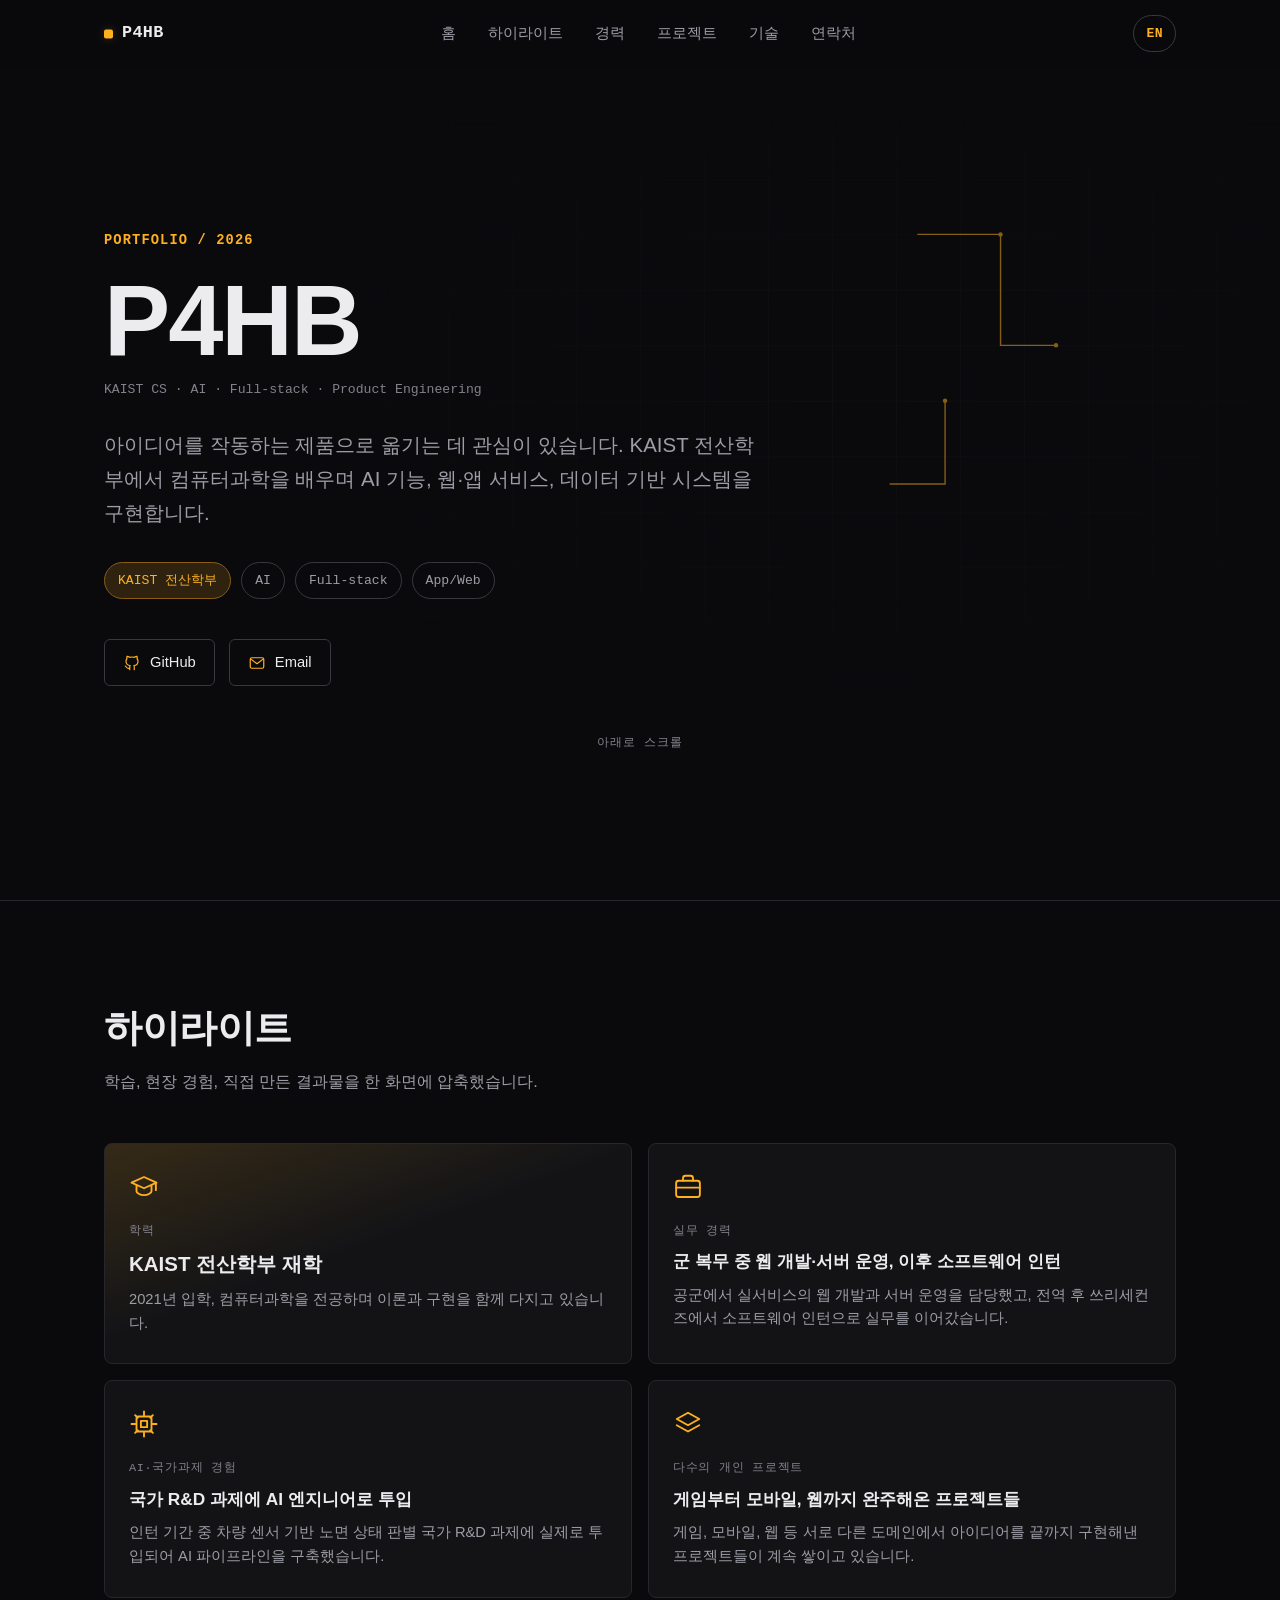
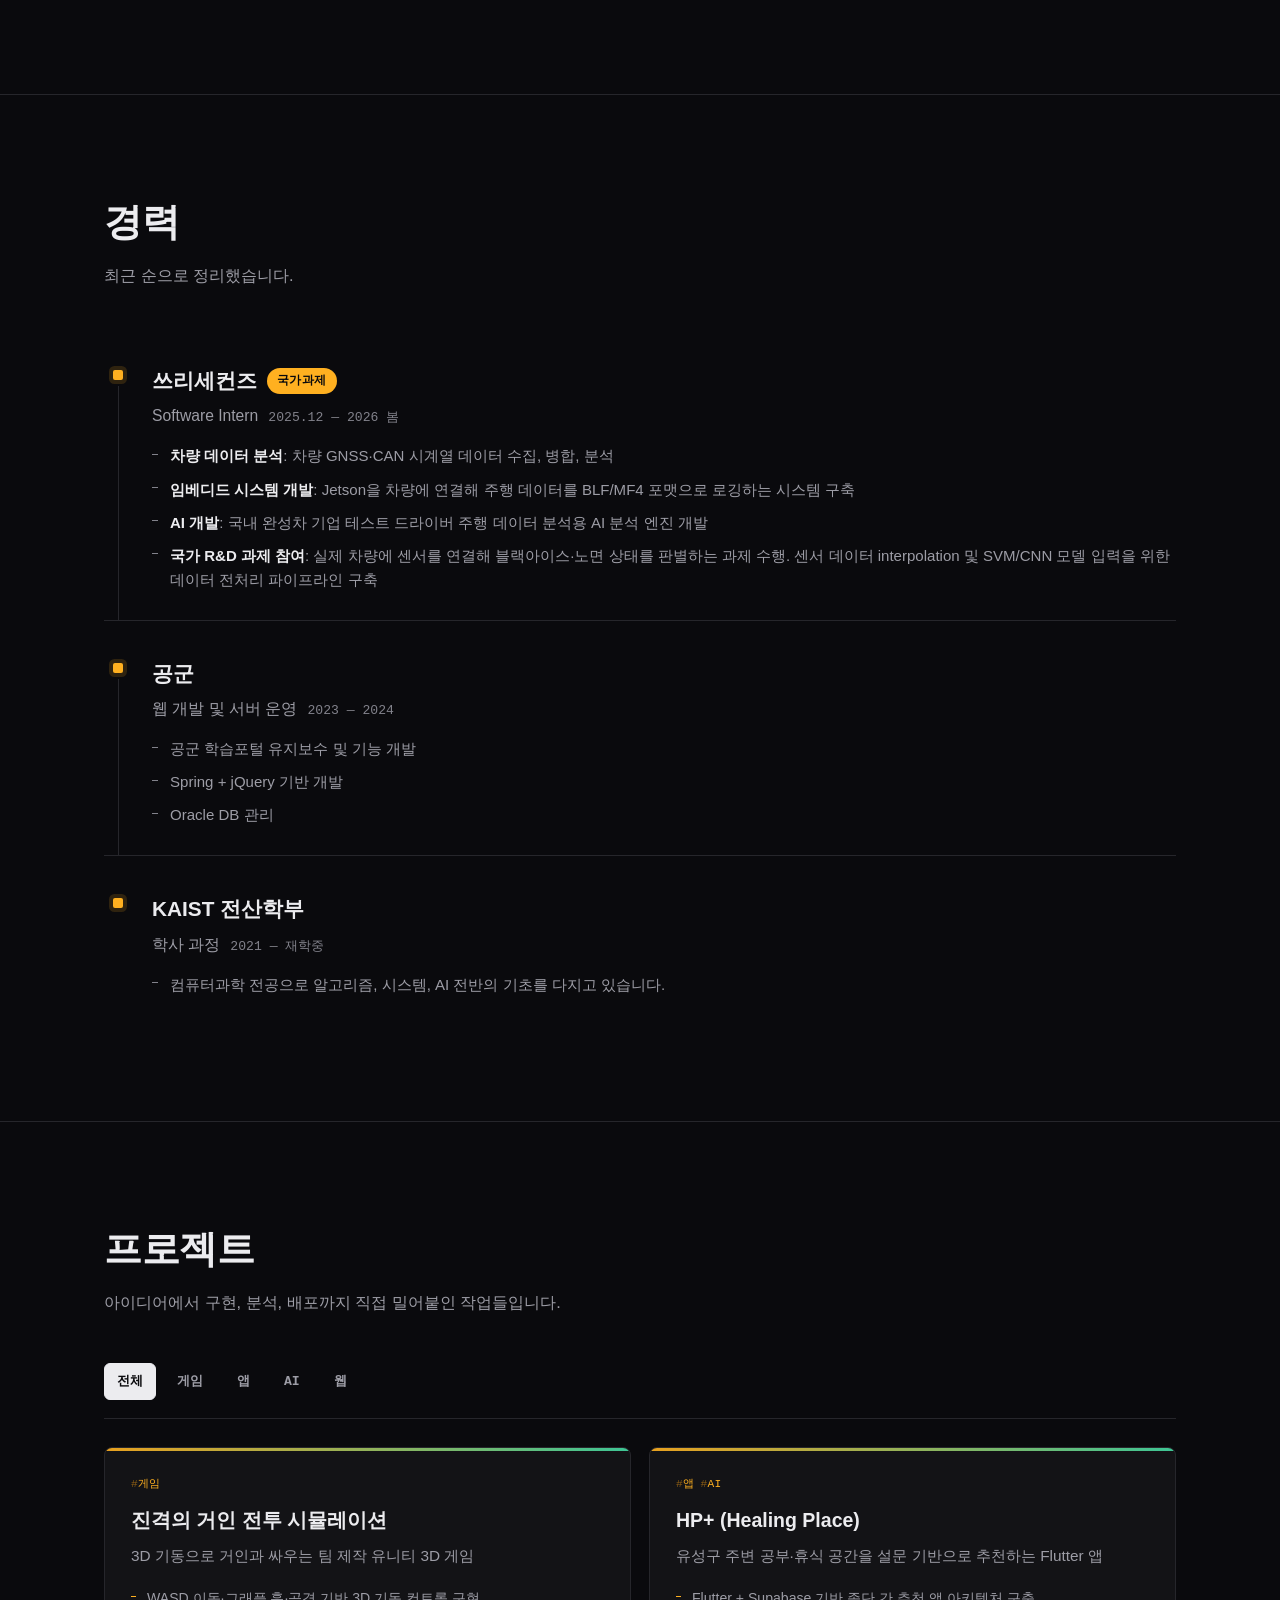
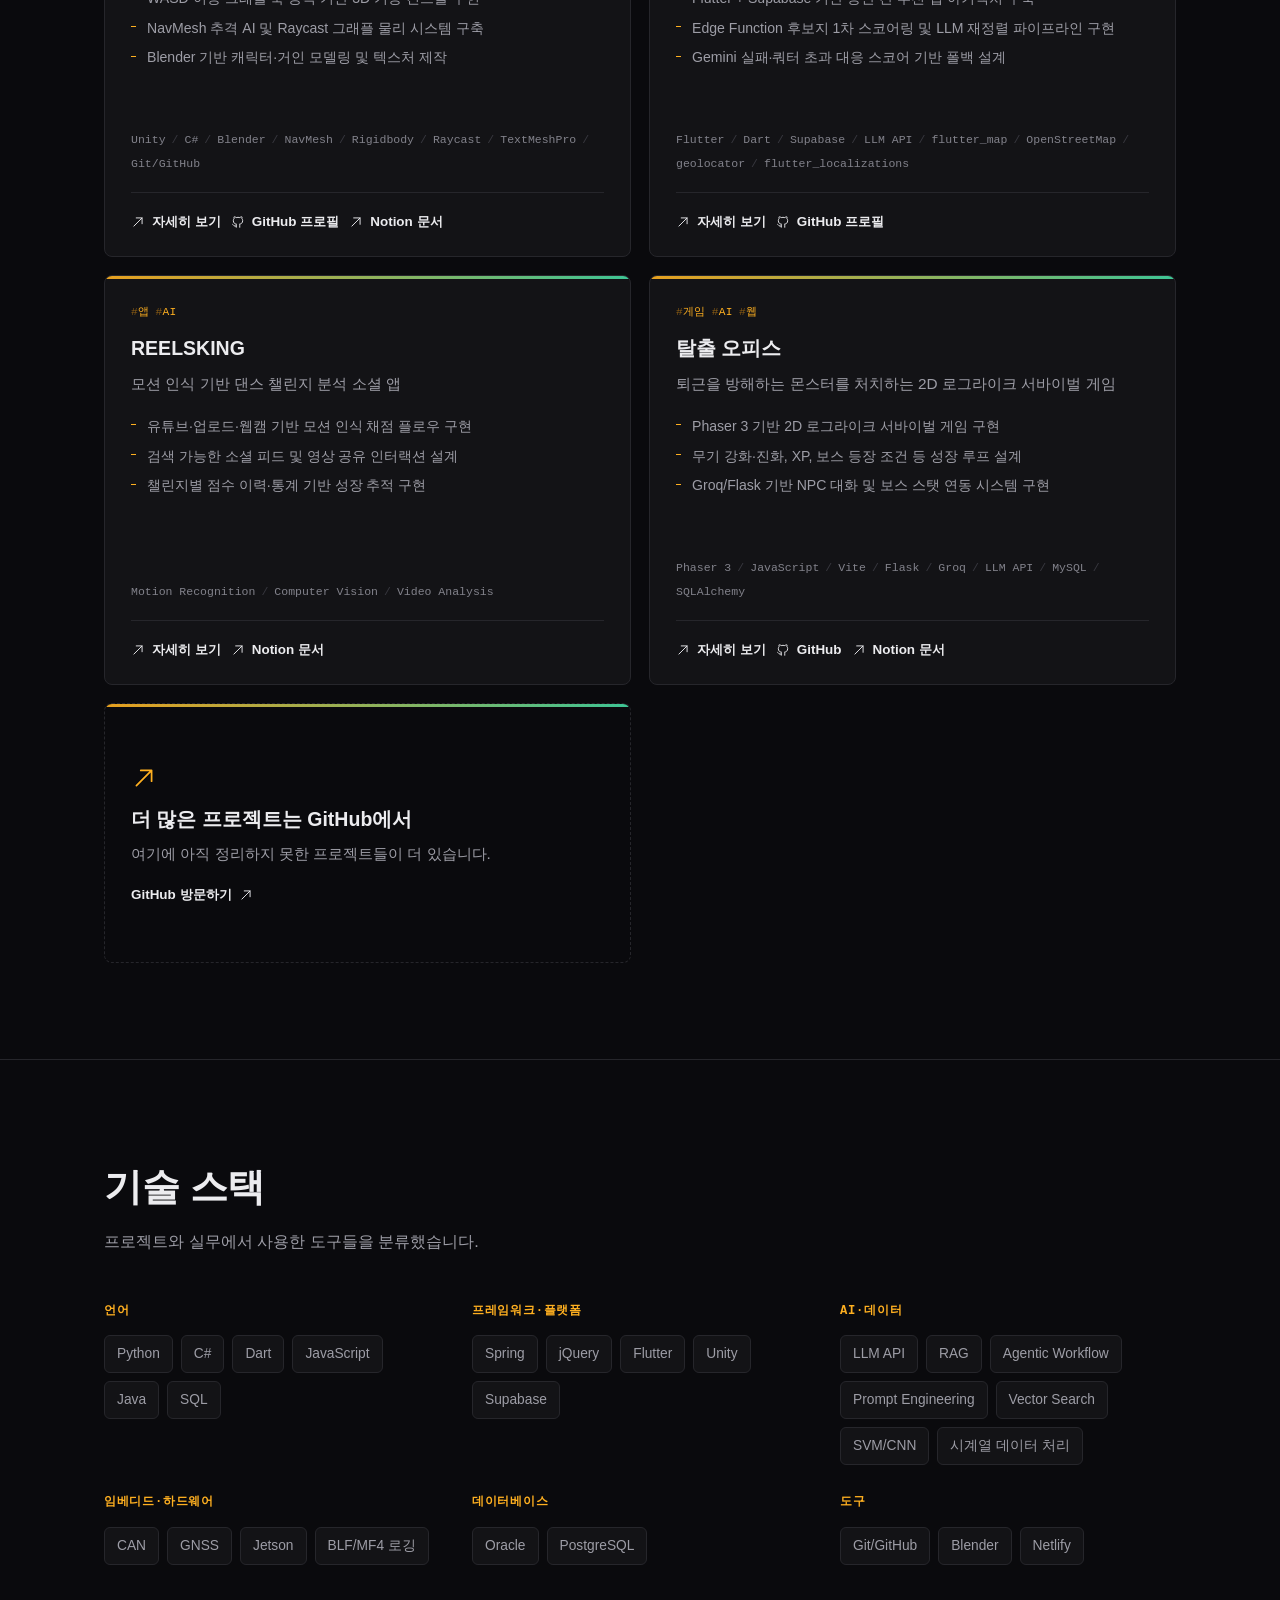
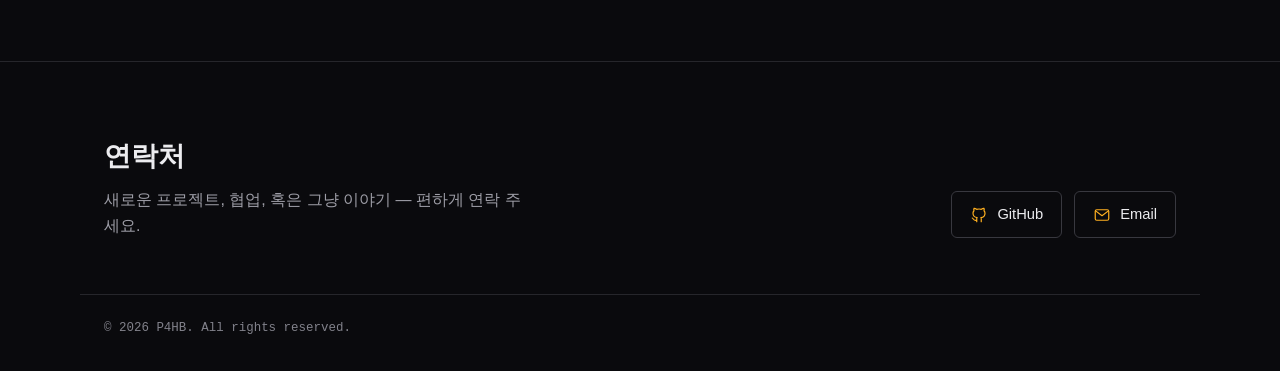
==== index.html @ a209abd0 "Add Escape Office project" ====
<!doctype html>
<html lang="ko">
<head>
  <meta charset="UTF-8" />
  <meta name="viewport" content="width=device-width, initial-scale=1" />
  <title>P4HB</title>
  <meta name="description" content="P4HB portfolio" />
  <meta name="color-scheme" content="dark" />
  <link
    rel="icon"
    href="data:image/svg+xml,%3Csvg xmlns='http://www.w3.org/2000/svg' viewBox='0 0 100 100'%3E%3Crect width='100' height='100' rx='20' fill='%230a0a0d'/%3E%3Ctext x='50' y='64' font-family='monospace' font-weight='bold' font-size='42' fill='%23ffb020' text-anchor='middle'%3E%3E_%3C/text%3E%3C/svg%3E"
  />
  <link rel="stylesheet" href="css/style.css?v=20260708-escape1" />
</head>
<body>
  <a class="skip-link" href="#main" data-skip-link>Skip to content</a>

  <!-- ===================== Header / Nav ===================== -->
  <header class="site-header">
    <div class="nav-inner">
      <a class="brand" href="#home" data-brand>P4HB</a>

      <nav class="nav-desktop" aria-label="Primary">
        <ul data-nav-links></ul>
      </nav>

      <div class="nav-actions">
        <button type="button" class="lang-toggle" data-lang-toggle></button>
        <button
          type="button"
          class="menu-toggle"
          data-menu-toggle
          aria-expanded="false"
          aria-controls="mobile-nav"
        ></button>
      </div>
    </div>

    <!-- Mobile nav drawer -->
    <div class="nav-overlay" data-nav-overlay hidden></div>
    <nav id="mobile-nav" class="nav-mobile" aria-label="Mobile">
      <ul data-nav-links-mobile></ul>
      <button type="button" class="lang-toggle-mobile" data-lang-toggle-mobile></button>
    </nav>
  </header>

  <main id="main">
    <!-- ===================== Hero ===================== -->
    <section id="home" class="hero">
      <div class="hero-bg" aria-hidden="true">
        <svg class="hero-grid" viewBox="0 0 800 600" preserveAspectRatio="none">
          <defs>
            <pattern id="grid" width="40" height="40" patternUnits="userSpaceOnUse">
              <path d="M 40 0 L 0 0 0 40" fill="none" stroke="currentColor" stroke-width="0.5"/>
            </pattern>
          </defs>
          <rect width="800" height="600" fill="url(#grid)"/>
        </svg>
        <svg class="hero-glyphs" viewBox="0 0 800 600" aria-hidden="true">
          <circle cx="660" cy="120" r="1.6" fill="currentColor"/>
          <circle cx="700" cy="200" r="1.6" fill="currentColor"/>
          <circle cx="620" cy="240" r="1.6" fill="currentColor"/>
          <path d="M600 120 L660 120 L660 200 L700 200" fill="none" stroke="currentColor" stroke-width="1"/>
          <path d="M580 300 L620 300 L620 240" fill="none" stroke="currentColor" stroke-width="1"/>
        </svg>
      </div>

      <div class="hero-inner">
        <div class="hero-copy">
          <p class="eyebrow mono" data-hero-eyebrow></p>
          <h1 class="hero-name" data-hero-name>P4HB</h1>
          <p class="hero-name-note mono" data-hero-name-note></p>
          <p class="hero-tagline" data-hero-tagline></p>

          <ul class="badge-row" data-hero-badges></ul>

          <div class="hero-contact">
            <a class="contact-link" data-hero-github href="https://github.com/P4HB" target="_blank" rel="noopener noreferrer">
              <span class="contact-icon" data-icon-slot></span>
              <span data-label-slot></span>
            </a>
            <a class="contact-link" data-hero-email href="mailto:naldadev@gmail.com">
              <span class="contact-icon" data-icon-slot></span>
              <span data-label-slot></span>
            </a>
          </div>
        </div>
      </div>

      <p class="scroll-hint mono" data-hero-scroll-hint></p>
    </section>

    <!-- ===================== Highlights ===================== -->
    <section id="highlights" class="section highlights">
      <div class="section-inner">
        <header class="section-head reveal">
          <h2 class="section-title" data-highlights-title></h2>
          <p class="section-subtitle" data-highlights-subtitle></p>
        </header>
        <div class="highlights-grid" data-highlights-grid></div>
      </div>
    </section>

    <!-- ===================== Experience ===================== -->
    <section id="experience" class="section experience">
      <div class="section-inner">
        <header class="section-head reveal">
          <h2 class="section-title" data-experience-title></h2>
          <p class="section-subtitle" data-experience-subtitle></p>
        </header>
        <div class="timeline" data-experience-timeline></div>
      </div>
    </section>

    <!-- ===================== Projects ===================== -->
    <section id="projects" class="section projects">
      <div class="section-inner">
        <header class="section-head reveal">
          <h2 class="section-title" data-projects-title></h2>
          <p class="section-subtitle" data-projects-subtitle></p>
        </header>
        <div class="project-filters mono" data-project-filters role="group" aria-label="Filter projects by tag"></div>
        <div class="projects-grid" data-projects-grid></div>
      </div>
    </section>

    <!-- ===================== Skills ===================== -->
    <section id="skills" class="section skills">
      <div class="section-inner">
        <header class="section-head reveal">
          <h2 class="section-title" data-skills-title></h2>
          <p class="section-subtitle" data-skills-subtitle></p>
        </header>
        <div class="skills-grid" data-skills-grid></div>
      </div>
    </section>
  </main>

  <!-- ===================== Footer / Contact ===================== -->
  <footer id="contact" class="site-footer">
    <div class="footer-inner">
      <div class="footer-main">
        <h2 class="footer-title" data-footer-title></h2>
        <p class="footer-body" data-footer-body></p>
      </div>
      <div class="footer-links">
        <a class="contact-link" data-footer-github href="https://github.com/P4HB" target="_blank" rel="noopener noreferrer">
          <span class="contact-icon" data-icon-slot></span>
          <span data-label-slot></span>
        </a>
        <a class="contact-link" data-footer-email href="mailto:naldadev@gmail.com">
          <span class="contact-icon" data-icon-slot></span>
          <span data-label-slot></span>
        </a>
      </div>
    </div>
    <p class="footer-copyright mono" data-footer-copyright></p>
  </footer>

  <script src="js/i18n.js?v=20260708-escape1"></script>
  <script src="js/projects.js?v=20260708-escape1"></script>
  <script src="js/main.js?v=20260708-escape1"></script>
</body>
</html>
---- css/style.css ----
/* ==========================================================================
   P4HB — Portfolio
   Dark, tech-minimal. One accent color (amber) used sparingly.

   Why amber (#ffb020)? It reads as an instrumentation color — the amber of
   oscilloscopes, avionics displays, and dashboard warning lamps — rather
   than the cyan/green "hacker terminal" cliché. Given this person's actual
   work is reading signals off real vehicles (CAN buses, sensor logs), amber
   ties the palette to that world instead of a generic "AI startup" look.
   ========================================================================== */

:root {
  /* ---- Color: surfaces ---- */
  --bg: #0a0a0d;
  --bg-raised: #131316;
  --bg-raised-2: #1a1a1f;
  --border: #26262b;
  --border-strong: #38383f;

  /* ---- Color: text ---- */
  --text: #ececef;
  --text-muted: #9d9da6;
  --text-dim: #82828b; /* still >= 4.5:1 against --bg, meets WCAG AA for small text */

  /* ---- Color: accent (amber — used sparingly, see note above) ---- */
  --accent: #ffb020;
  --accent-soft: #ffb02026;
  --accent-dim: #8a5c14;
  --accent-cool: #43d9a3;
  --accent-cool-soft: #43d9a31f;
  --on-accent: #0a0a0d;

  /* ---- Type ---- */
  --font-display: "Century Gothic", "Avenir Next", "Malgun Gothic",
    "Apple SD Gothic Neo", -apple-system, "Segoe UI", sans-serif;
  --font-body: -apple-system, "Segoe UI", "Malgun Gothic", "Apple SD Gothic Neo",
    Helvetica, Arial, sans-serif;
  --font-mono: ui-monospace, "Cascadia Code", "SF Mono", Consolas,
    "Roboto Mono", "Malgun Gothic", monospace;

  /* ---- Layout ---- */
  --max-width: 1120px;
  --header-h: 68px;
  --radius: 8px;
  --radius-sm: 6px;

  color-scheme: dark;
}

/* ---------------------------------------------------------------------- */
/* Reset                                                                   */
/* ---------------------------------------------------------------------- */
*,
*::before,
*::after {
  box-sizing: border-box;
}

html {
  scroll-behavior: smooth;
  scroll-padding-top: calc(var(--header-h) + 12px);
}

@media (prefers-reduced-motion: reduce) {
  html {
    scroll-behavior: auto;
  }
  *,
  *::before,
  *::after {
    animation-duration: 0.001ms !important;
    animation-iteration-count: 1 !important;
    transition-duration: 0.001ms !important;
    scroll-behavior: auto !important;
  }
}

html,
body {
  /* The off-canvas mobile nav sits at right:0 with a translateX transform;
     some engines still count its pre-transform box in scrollable overflow,
     so overflow-x is clipped here to guarantee no horizontal scroll. */
  overflow-x: hidden;
}

body {
  margin: 0;
  background: var(--bg);
  color: var(--text);
  font-family: var(--font-body);
  font-size: 16px;
  line-height: 1.6;
  -webkit-font-smoothing: antialiased;
  text-rendering: optimizeLegibility;
}

body.nav-open {
  overflow: hidden;
}

h1,
h2,
h3,
h4,
p,
ul,
figure {
  margin: 0;
}

ul {
  list-style: none;
  padding: 0;
}

a {
  color: inherit;
  text-decoration: none;
}

button {
  font: inherit;
  color: inherit;
  background: none;
  border: none;
  cursor: pointer;
}

img,
svg {
  display: block;
  max-width: 100%;
}

.mono {
  font-family: var(--font-mono);
}

/* ---------------------------------------------------------------------- */
/* Focus visibility (a11y)                                                 */
/* ---------------------------------------------------------------------- */
a:focus-visible,
button:focus-visible {
  outline: 2px solid var(--accent);
  outline-offset: 3px;
  border-radius: 4px;
}

.skip-link {
  position: fixed;
  top: -100px;
  left: 12px;
  z-index: 200;
  background: var(--accent);
  color: var(--on-accent);
  padding: 10px 16px;
  border-radius: var(--radius-sm);
  font-family: var(--font-mono);
  font-size: 0.9rem;
  font-weight: 600;
  transition: top 0.15s ease;
}

.skip-link:focus {
  top: 12px;
}

/* ---------------------------------------------------------------------- */
/* Layout helpers                                                          */
/* ---------------------------------------------------------------------- */
.section-inner,
.nav-inner,
.hero-inner,
.footer-inner {
  max-width: var(--max-width);
  margin: 0 auto;
  padding-left: 24px;
  padding-right: 24px;
}

.section {
  padding: 96px 0;
  border-top: 1px solid var(--border);
}

.section-head {
  margin-bottom: 48px;
  max-width: 640px;
}

.section-title {
  font-family: var(--font-display);
  font-size: clamp(1.7rem, 1.3rem + 1.6vw, 2.4rem);
  font-weight: 700;
  letter-spacing: -0.01em;
}

.section-subtitle {
  margin-top: 10px;
  color: var(--text-muted);
  font-size: 1.02rem;
}

/* ---------------------------------------------------------------------- */
/* Scroll reveal                                                           */
/* ---------------------------------------------------------------------- */
.reveal {
  opacity: 0;
  transform: translateY(16px);
  transition: opacity 0.6s ease, transform 0.6s ease;
  transition-delay: var(--delay, 0ms);
}

.reveal.is-visible {
  opacity: 1;
  transform: translateY(0);
}

/* ---------------------------------------------------------------------- */
/* Header / Nav                                                            */
/* ---------------------------------------------------------------------- */
.site-header {
  position: sticky;
  top: 0;
  z-index: 100;
  height: var(--header-h);
  background: rgba(10, 10, 13, 0.82);
  backdrop-filter: blur(10px);
  -webkit-backdrop-filter: blur(10px);
  border-bottom: 1px solid transparent;
  transition: border-color 0.2s ease, background 0.2s ease;
}

.site-header.is-scrolled {
  border-bottom-color: var(--border);
}

.nav-inner {
  height: 100%;
  display: flex;
  align-items: center;
  justify-content: space-between;
  gap: 16px;
}

.brand {
  font-family: var(--font-mono);
  font-weight: 700;
  font-size: 1.05rem;
  letter-spacing: 0.02em;
  position: relative;
  padding-left: 18px;
}

.brand::before {
  content: "";
  position: absolute;
  left: 0;
  top: 50%;
  transform: translateY(-50%);
  width: 9px;
  height: 9px;
  border-radius: 2px;
  background: var(--accent);
  box-shadow: 0 0 10px 1px var(--accent-soft);
}

.nav-desktop ul {
  display: flex;
  gap: 4px;
}

.nav-link {
  display: inline-block;
  padding: 8px 14px;
  border-radius: var(--radius-sm);
  font-size: 0.94rem;
  color: var(--text-muted);
  transition: color 0.15s ease, background 0.15s ease;
}

.nav-link:hover {
  color: var(--text);
  background: var(--bg-raised);
}

.nav-actions {
  display: flex;
  align-items: center;
  gap: 8px;
}

.lang-toggle {
  font-family: var(--font-mono);
  font-size: 0.82rem;
  font-weight: 700;
  padding: 7px 12px;
  border: 1px solid var(--border-strong);
  border-radius: 999px;
  color: var(--accent);
  letter-spacing: 0.03em;
  transition: border-color 0.15s ease, background 0.15s ease;
}

.lang-toggle:hover {
  border-color: var(--accent);
  background: var(--accent-soft);
}

.menu-toggle {
  display: none;
  width: 38px;
  height: 38px;
  align-items: center;
  justify-content: center;
  border-radius: var(--radius-sm);
  color: var(--text);
}

.menu-toggle:hover {
  background: var(--bg-raised);
}

.menu-toggle svg {
  width: 20px;
  height: 20px;
}

.nav-overlay {
  display: none;
}

.nav-mobile {
  position: fixed;
  top: 0;
  right: 0;
  height: 100vh;
  width: min(320px, 82vw);
  background: var(--bg-raised);
  border-left: 1px solid var(--border);
  padding: calc(var(--header-h) + 24px) 24px 24px;
  transform: translateX(100%);
  visibility: hidden;
  transition: transform 0.25s ease, visibility 0s linear 0.25s;
  z-index: 150;
  display: flex;
  flex-direction: column;
  gap: 28px;
}

.nav-link-mobile {
  display: block;
  padding: 12px 4px;
  font-size: 1.1rem;
  border-bottom: 1px solid var(--border);
  color: var(--text);
}

.lang-toggle-mobile {
  align-self: flex-start;
  font-family: var(--font-mono);
  font-size: 0.85rem;
  font-weight: 700;
  padding: 9px 14px;
  border: 1px solid var(--border-strong);
  border-radius: 999px;
  color: var(--accent);
}

body.nav-open .nav-overlay {
  display: block;
  position: fixed;
  inset: 0;
  background: rgba(0, 0, 0, 0.55);
  z-index: 140;
}

body.nav-open .nav-mobile {
  transform: translateX(0);
  visibility: visible;
  transition: transform 0.25s ease, visibility 0s linear 0s;
}

@media (max-width: 760px) {
  .nav-desktop {
    display: none;
  }
  .menu-toggle {
    display: inline-flex;
  }
}

/* ---------------------------------------------------------------------- */
/* Hero                                                                     */
/* ---------------------------------------------------------------------- */
.hero {
  position: relative;
  min-height: calc(100svh - var(--header-h));
  display: flex;
  flex-direction: column;
  justify-content: center;
  overflow: hidden;
  padding: 64px 0 48px;
}

.hero-bg {
  position: absolute;
  inset: 0;
  z-index: 0;
  pointer-events: none;
}

.hero-grid {
  position: absolute;
  inset: 0;
  width: 100%;
  height: 100%;
  color: var(--border);
  opacity: 0.55;
  -webkit-mask-image: radial-gradient(ellipse 70% 60% at 68% 38%, black 0%, transparent 72%);
  mask-image: radial-gradient(ellipse 70% 60% at 68% 38%, black 0%, transparent 72%);
}

.hero-glyphs {
  position: absolute;
  inset: 0;
  width: 100%;
  height: 100%;
  color: var(--accent);
  opacity: 0.5;
}

.hero-inner {
  position: relative;
  z-index: 1;
  max-width: var(--max-width);
  margin: 0 auto;
  padding-left: 24px;
  padding-right: 24px;
  width: 100%;
}

.hero-copy {
  max-width: 760px;
  min-width: 0;
}

.eyebrow {
  color: var(--accent);
  font-size: 0.86rem;
  font-weight: 600;
  letter-spacing: 0.08em;
  text-transform: uppercase;
  margin-bottom: 20px;
}

.hero-name {
  font-family: var(--font-display);
  font-weight: 700;
  font-size: clamp(3rem, 2.1rem + 6vw, 6.2rem);
  line-height: 0.98;
  letter-spacing: -0.02em;
}

.hero-name-note {
  margin-top: 10px;
  color: var(--text-dim);
  font-size: 0.82rem;
}

.hero-tagline {
  margin-top: 28px;
  max-width: 660px;
  font-size: clamp(1.05rem, 0.97rem + 0.5vw, 1.28rem);
  color: var(--text-muted);
  line-height: 1.65;
}

.badge-row {
  margin-top: 32px;
  display: flex;
  flex-wrap: wrap;
  gap: 10px;
}

.badge {
  font-family: var(--font-mono);
  font-size: 0.82rem;
  padding: 7px 13px;
  border: 1px solid var(--border-strong);
  border-radius: 999px;
  color: var(--text-muted);
}

.badge:first-child {
  color: var(--accent);
  border-color: var(--accent-dim);
  background: var(--accent-soft);
}

.hero-contact {
  margin-top: 40px;
  display: flex;
  gap: 14px;
  flex-wrap: wrap;
}

.contact-link {
  display: inline-flex;
  align-items: center;
  gap: 9px;
  padding: 11px 18px;
  border: 1px solid var(--border-strong);
  border-radius: var(--radius-sm);
  font-size: 0.92rem;
  font-weight: 500;
  transition: border-color 0.15s ease, transform 0.15s ease, background 0.15s ease;
}

.contact-link:hover {
  border-color: var(--accent);
  background: var(--bg-raised);
  transform: translateY(-1px);
}

.contact-icon {
  width: 18px;
  height: 18px;
  color: var(--accent);
}

.contact-icon svg {
  width: 100%;
  height: 100%;
}

.scroll-hint {
  position: relative;
  z-index: 1;
  text-align: center;
  margin-top: 48px;
  color: var(--text-dim);
  font-size: 0.76rem;
  letter-spacing: 0.08em;
  text-transform: uppercase;
}

@media (max-width: 980px) {
  .hero {
    justify-content: flex-start;
  }
}

@media (max-width: 640px) {
  .hero {
    min-height: auto;
    padding: 56px 0 40px;
  }
  .hero-name {
    font-size: clamp(3.4rem, 18vw, 4.8rem);
  }
  .hero-tagline {
    margin-top: 22px;
  }
  .hero-contact {
    margin-top: 32px;
  }
}

/* ---------------------------------------------------------------------- */
/* Highlights                                                              */
/* ---------------------------------------------------------------------- */
.highlights-grid {
  display: grid;
  grid-template-columns: repeat(2, 1fr);
  gap: 16px;
}

.highlight-card {
  background: var(--bg-raised);
  border: 1px solid var(--border);
  border-radius: var(--radius);
  padding: 28px 24px;
  transition: border-color 0.2s ease, background 0.2s ease, transform 0.2s ease;
}

.highlight-card:hover {
  border-color: var(--border-strong);
  background: var(--bg-raised-2);
  transform: translateY(-2px);
}

.highlight-card:first-child {
  background:
    linear-gradient(160deg, var(--accent-soft), transparent 48%),
    var(--bg-raised);
}

.highlight-card:first-child .highlight-title {
  font-size: 1.28rem;
}

.highlight-icon {
  width: 30px;
  height: 30px;
  color: var(--accent);
  margin-bottom: 20px;
}

.highlight-label {
  font-family: var(--font-mono);
  font-size: 0.74rem;
  letter-spacing: 0.06em;
  text-transform: uppercase;
  color: var(--text-dim);
  margin-bottom: 10px;
}

.highlight-title {
  font-family: var(--font-display);
  font-size: 1.08rem;
  font-weight: 700;
  line-height: 1.35;
  margin-bottom: 10px;
}

.highlight-body {
  color: var(--text-muted);
  font-size: 0.92rem;
  line-height: 1.6;
}

@media (max-width: 560px) {
  .highlights-grid {
    grid-template-columns: 1fr;
  }
}

/* ---------------------------------------------------------------------- */
/* Experience / Timeline                                                   */
/* ---------------------------------------------------------------------- */
.timeline {
  position: relative;
  display: flex;
  flex-direction: column;
  gap: 8px;
}

.timeline-item {
  position: relative;
  display: grid;
  grid-template-columns: 28px 1fr;
  gap: 20px;
  padding: 28px 0;
  border-bottom: 1px solid var(--border);
}

.timeline-item:last-child {
  border-bottom: none;
}

.timeline-marker {
  position: relative;
  display: flex;
  justify-content: center;
}

.timeline-marker::before {
  content: "";
  width: 10px;
  height: 10px;
  border-radius: 2px;
  background: var(--accent);
  margin-top: 6px;
  box-shadow: 0 0 0 4px var(--accent-soft);
}

.timeline-marker::after {
  content: "";
  position: absolute;
  top: 22px;
  bottom: -28px;
  width: 1px;
  background: var(--border);
}

.timeline-item:last-child .timeline-marker::after {
  display: none;
}

.timeline-header {
  display: flex;
  align-items: center;
  gap: 10px;
  flex-wrap: wrap;
}

.timeline-org {
  font-family: var(--font-display);
  font-size: 1.3rem;
  font-weight: 700;
}

.timeline-badge {
  font-family: var(--font-mono);
  font-size: 0.72rem;
  font-weight: 700;
  letter-spacing: 0.04em;
  color: var(--on-accent);
  background: var(--accent);
  padding: 4px 10px;
  border-radius: 999px;
}

.timeline-role {
  margin-top: 6px;
  color: var(--text-muted);
  font-size: 0.98rem;
}

.timeline-period {
  font-family: var(--font-mono);
  font-size: 0.82rem;
  color: var(--text-dim);
  margin-left: 10px;
}

.timeline-bullets {
  margin-top: 16px;
  display: flex;
  flex-direction: column;
  gap: 9px;
}

.timeline-bullet {
  position: relative;
  padding-left: 18px;
  color: var(--text-muted);
  font-size: 0.94rem;
  line-height: 1.6;
}

.timeline-bullet::before {
  content: "";
  position: absolute;
  left: 0;
  top: 0.65em;
  width: 6px;
  height: 1px;
  background: var(--text-dim);
}

.timeline-bullet-label {
  color: var(--text);
  font-weight: 600;
}

@media (max-width: 560px) {
  .timeline-item {
    grid-template-columns: 16px 1fr;
    gap: 14px;
  }
  .timeline-org {
    font-size: 1.12rem;
  }
}

/* ---------------------------------------------------------------------- */
/* Projects                                                                 */
/* ---------------------------------------------------------------------- */
.project-filters {
  display: flex;
  flex-wrap: wrap;
  gap: 8px;
  margin-bottom: 28px;
  padding-bottom: 18px;
  border-bottom: 1px solid var(--border);
}

.filter-chip {
  font-size: 0.82rem;
  font-weight: 600;
  padding: 7px 12px;
  border: 1px solid transparent;
  border-radius: var(--radius-sm);
  color: var(--text-muted);
  transition: all 0.15s ease;
}

.filter-chip:hover {
  border-color: var(--accent);
  color: var(--text);
}

.filter-chip.is-active {
  background: var(--text);
  border-color: var(--text);
  color: var(--bg);
}

.projects-grid {
  display: grid;
  grid-template-columns: repeat(2, 1fr);
  gap: 18px;
}

.project-card {
  position: relative;
  background: var(--bg-raised);
  border: 1px solid var(--border);
  border-radius: var(--radius);
  padding: 28px 26px 24px;
  display: flex;
  flex-direction: column;
  min-height: 410px;
  overflow: hidden;
  transition: border-color 0.2s ease, transform 0.2s ease, background 0.2s ease;
}

.project-card::before {
  content: "";
  position: absolute;
  inset: 0 0 auto;
  height: 3px;
  background: linear-gradient(90deg, var(--accent), var(--accent-cool));
  opacity: 0.9;
}

.project-card:hover {
  border-color: var(--border-strong);
  background: var(--bg-raised-2);
  transform: translateY(-2px);
}

.project-card.is-hidden {
  display: none;
}

.project-tags {
  display: flex;
  flex-wrap: wrap;
  gap: 6px;
  margin-bottom: 14px;
}

.tag-chip {
  font-family: var(--font-mono);
  font-size: 0.7rem;
  letter-spacing: 0.03em;
  color: var(--accent);
  padding: 0;
  border-radius: 0;
  background: transparent;
}

.tag-chip::before {
  content: "#";
  color: var(--accent-dim);
}

.project-name {
  font-family: var(--font-display);
  font-size: 1.22rem;
  font-weight: 700;
  line-height: 1.3;
}

.project-tagline {
  margin-top: 10px;
  color: var(--text-muted);
  font-size: 0.96rem;
  line-height: 1.58;
}

.project-highlights {
  margin-top: 20px;
  display: flex;
  flex-direction: column;
  gap: 8px;
}

.project-highlights li {
  position: relative;
  padding-left: 16px;
  font-size: 0.88rem;
  line-height: 1.55;
  color: var(--text-muted);
}

.project-highlights li::before {
  content: "";
  position: absolute;
  left: 0;
  top: 0.6em;
  width: 5px;
  height: 1px;
  background: var(--accent);
}

.project-highlights li:nth-child(n + 4) {
  display: none;
}

.project-stack {
  margin-top: auto;
  padding-top: 22px;
  display: flex;
  flex-wrap: wrap;
  gap: 6px;
}

.stack-chip {
  font-family: var(--font-mono);
  font-size: 0.72rem;
  color: var(--text-dim);
  border: none;
  padding: 0;
}

.stack-chip:not(:last-child)::after {
  content: "/";
  margin-left: 6px;
  color: var(--border-strong);
}

.project-links {
  margin-top: 18px;
  padding-top: 18px;
  border-top: 1px solid var(--border);
  display: flex;
  flex-wrap: wrap;
  gap: 10px;
}

.project-link {
  display: inline-flex;
  align-items: center;
  gap: 7px;
  font-size: 0.84rem;
  font-weight: 600;
  color: var(--text);
}

.project-link:hover {
  color: var(--accent);
}

.project-link-icon {
  width: 14px;
  height: 14px;
}

.project-link-icon svg {
  width: 100%;
  height: 100%;
}

.project-card--more {
  align-items: flex-start;
  justify-content: center;
  border-style: dashed;
  background: transparent;
  min-height: 260px;
}

.more-icon {
  width: 26px;
  height: 26px;
  color: var(--accent);
  margin-bottom: 16px;
}

.project-link--more {
  margin-top: 18px;
}

/* ---------------------------------------------------------------------- */
/* Project detail                                                          */
/* ---------------------------------------------------------------------- */
.detail-header {
  position: sticky;
  top: 0;
  z-index: 100;
  background: rgba(10, 10, 13, 0.88);
  backdrop-filter: blur(10px);
  -webkit-backdrop-filter: blur(10px);
  border-bottom: 1px solid var(--border);
}

.detail-nav,
.detail-main {
  max-width: 880px;
  margin: 0 auto;
  padding-left: 24px;
  padding-right: 24px;
}

.detail-nav {
  height: var(--header-h);
  display: flex;
  align-items: center;
  justify-content: space-between;
  gap: 16px;
}

.detail-back {
  color: var(--text-muted);
  font-size: 0.82rem;
}

.detail-back:hover {
  color: var(--accent);
}

.detail-main {
  padding-top: 72px;
  padding-bottom: 96px;
}

.detail-hero {
  padding-bottom: 36px;
  border-bottom: 1px solid var(--border);
}

.detail-title {
  font-family: var(--font-display);
  font-size: clamp(2.4rem, 1.8rem + 3vw, 4.6rem);
  line-height: 1.04;
  font-weight: 700;
}

.detail-tagline {
  margin-top: 18px;
  max-width: 680px;
  color: var(--text-muted);
  font-size: 1.05rem;
  line-height: 1.65;
}

.detail-actions {
  margin-top: 28px;
  display: flex;
  flex-wrap: wrap;
  gap: 12px;
}

.markdown-body {
  padding-top: 42px;
  color: var(--text-muted);
}

.markdown-body h1,
.markdown-body h2,
.markdown-body h3 {
  color: var(--text);
  font-family: var(--font-display);
  line-height: 1.25;
}

.markdown-body h1 {
  display: none;
}

.markdown-body h2 {
  margin-top: 42px;
  font-size: 1.35rem;
}

.markdown-body h3 {
  margin-top: 28px;
  font-size: 1.08rem;
}

.markdown-body p,
.markdown-body li {
  font-size: 0.98rem;
  line-height: 1.75;
}

.markdown-body p {
  margin-top: 16px;
}

.markdown-body ul {
  margin-top: 14px;
  display: flex;
  flex-direction: column;
  gap: 8px;
  list-style: none;
}

.markdown-body ol {
  margin-top: 14px;
  padding-left: 22px;
  color: var(--text-muted);
}

.markdown-body ol li {
  padding-left: 4px;
}

.markdown-body li {
  position: relative;
  padding-left: 18px;
}

.markdown-body ul li::before {
  content: "";
  position: absolute;
  left: 0;
  top: 0.82em;
  width: 6px;
  height: 1px;
  background: var(--accent);
}

.markdown-body ol li::before {
  display: none;
}

.markdown-body blockquote {
  margin-top: 18px;
  padding: 16px 18px;
  border-left: 3px solid var(--accent);
  background: var(--bg-raised);
  color: var(--text);
  border-radius: var(--radius-sm);
}

.markdown-body table {
  width: 100%;
  margin-top: 18px;
  border-collapse: collapse;
  overflow: hidden;
  border: 1px solid var(--border);
  border-radius: var(--radius);
}

.markdown-body td {
  padding: 11px 13px;
  border: 1px solid var(--border);
  color: var(--text-muted);
  vertical-align: top;
}

.markdown-body tr:first-child td {
  color: var(--text);
  background: var(--bg-raised);
  font-weight: 700;
}

.markdown-body a {
  color: var(--accent);
}

.markdown-body code {
  font-family: var(--font-mono);
  font-size: 0.92em;
  color: var(--text);
  background: var(--bg-raised);
  border: 1px solid var(--border);
  border-radius: 4px;
  padding: 0.1em 0.35em;
}

.markdown-body pre {
  margin-top: 18px;
  overflow-x: auto;
  padding: 16px;
  border: 1px solid var(--border);
  border-radius: var(--radius);
  background: var(--bg-raised);
}

.markdown-body pre code {
  padding: 0;
  border: none;
  background: transparent;
}

@media (max-width: 900px) {
  .projects-grid {
    grid-template-columns: 1fr;
  }
}

@media (max-width: 620px) {
  .project-card {
    min-height: 0;
  }
  .detail-main {
    padding-top: 48px;
  }
  .detail-nav,
  .detail-main {
    padding-left: 18px;
    padding-right: 18px;
  }
}

/* ---------------------------------------------------------------------- */
/* Skills                                                                   */
/* ---------------------------------------------------------------------- */
.skills-grid {
  display: grid;
  grid-template-columns: repeat(3, 1fr);
  gap: 28px 32px;
}

.skill-group-label {
  font-family: var(--font-mono);
  font-size: 0.76rem;
  letter-spacing: 0.06em;
  text-transform: uppercase;
  color: var(--accent);
  margin-bottom: 14px;
}

.skill-chip-list {
  display: flex;
  flex-wrap: wrap;
  gap: 8px;
}

.skill-chip {
  font-size: 0.86rem;
  color: var(--text-muted);
  border: 1px solid var(--border);
  padding: 7px 12px;
  border-radius: var(--radius-sm);
  background: var(--bg-raised);
}

@media (max-width: 760px) {
  .skills-grid {
    grid-template-columns: repeat(2, 1fr);
  }
}

@media (max-width: 480px) {
  .skills-grid {
    grid-template-columns: 1fr;
  }
}

/* ---------------------------------------------------------------------- */
/* Footer                                                                   */
/* ---------------------------------------------------------------------- */
.site-footer {
  border-top: 1px solid var(--border);
  padding: 72px 0 32px;
}

.footer-inner {
  max-width: var(--max-width);
  margin: 0 auto;
  padding-left: 24px;
  padding-right: 24px;
  display: flex;
  justify-content: space-between;
  align-items: flex-end;
  flex-wrap: wrap;
  gap: 32px;
}

.footer-title {
  font-family: var(--font-display);
  font-size: 1.7rem;
  font-weight: 700;
}

.footer-body {
  margin-top: 10px;
  color: var(--text-muted);
  max-width: 420px;
}

.footer-links {
  display: flex;
  gap: 12px;
}

.footer-copyright {
  max-width: var(--max-width);
  margin: 56px auto 0;
  padding: 24px 24px 0;
  border-top: 1px solid var(--border);
  color: var(--text-dim);
  font-size: 0.78rem;
}

@media (max-width: 560px) {
  .footer-inner {
    flex-direction: column;
    align-items: flex-start;
  }
}

/* ---------------------------------------------------------------------- */
/* Small-screen section padding                                            */
/* ---------------------------------------------------------------------- */
@media (max-width: 640px) {
  .section {
    padding: 64px 0;
  }
  .section-head {
    margin-bottom: 32px;
  }
}

@media (max-width: 375px) {
  .section-inner,
  .nav-inner,
  .hero-inner,
  .footer-inner {
    padding-left: 18px;
    padding-right: 18px;
  }
}
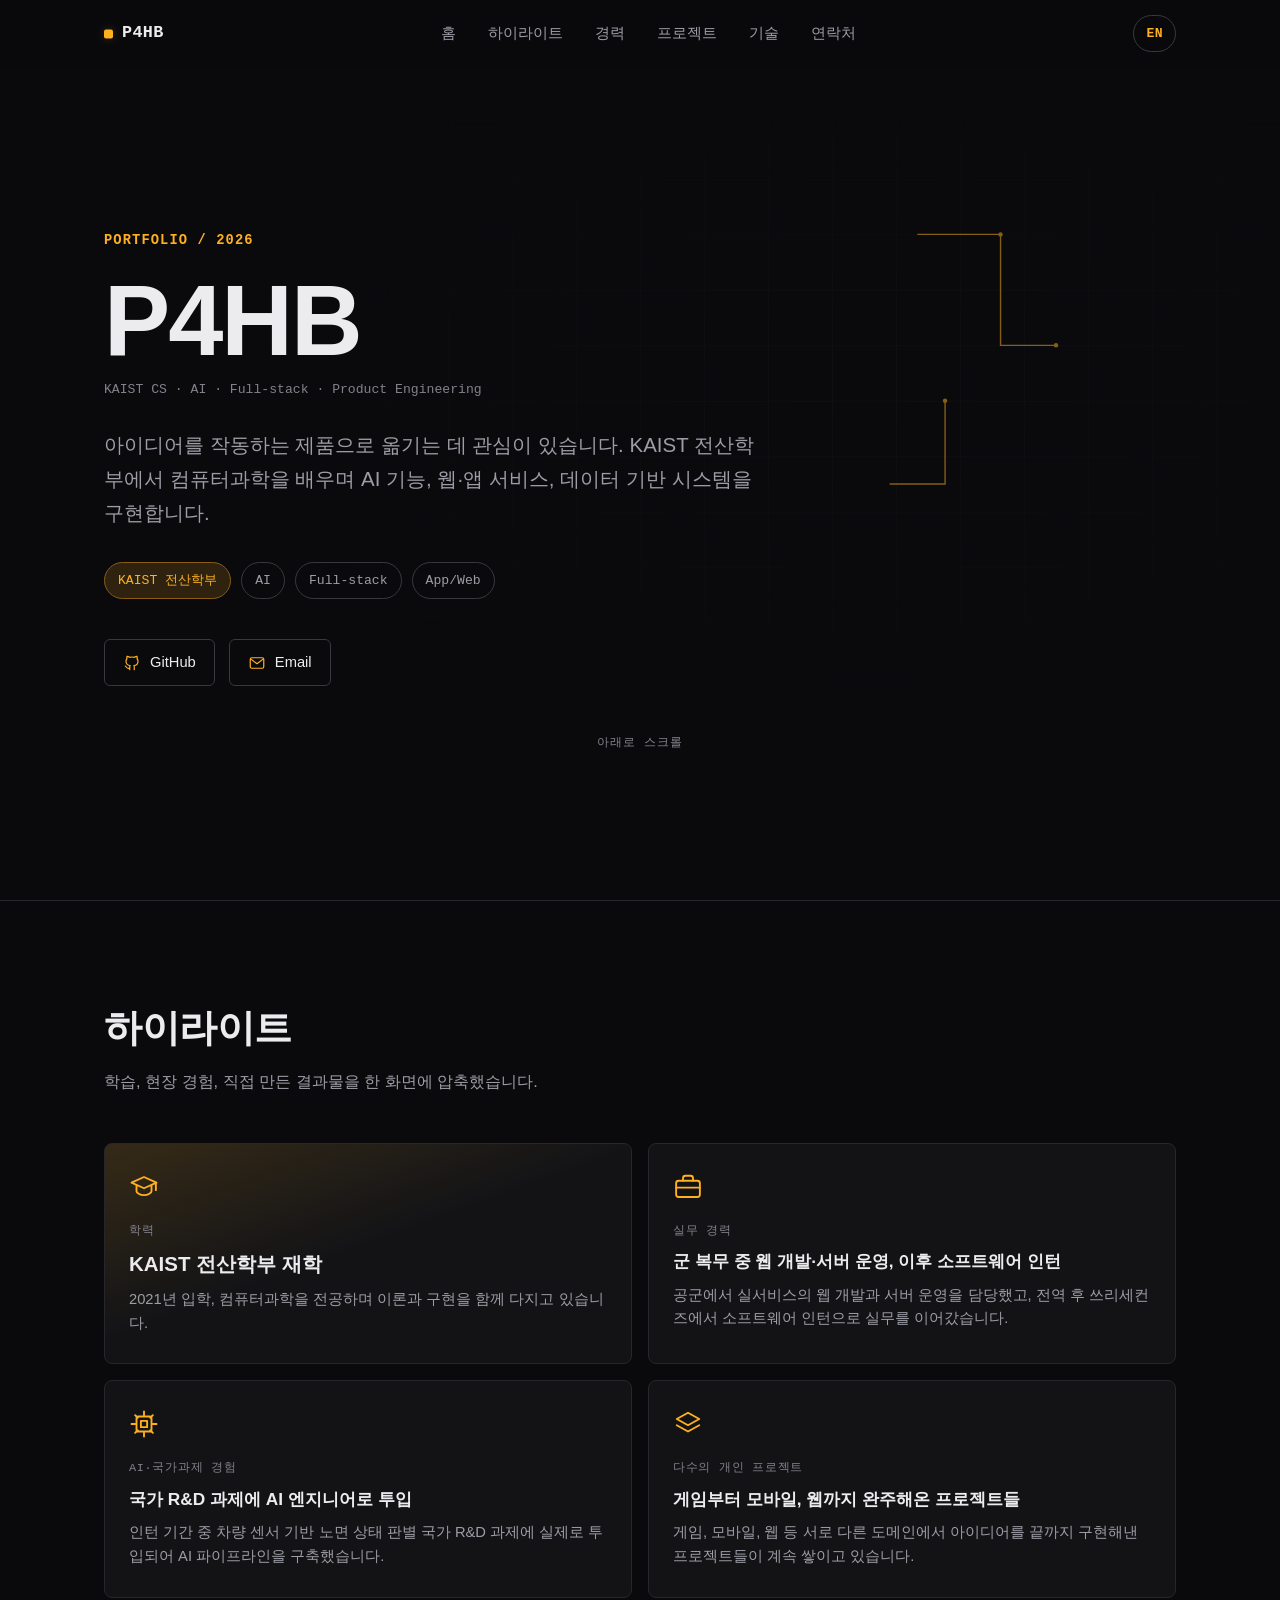
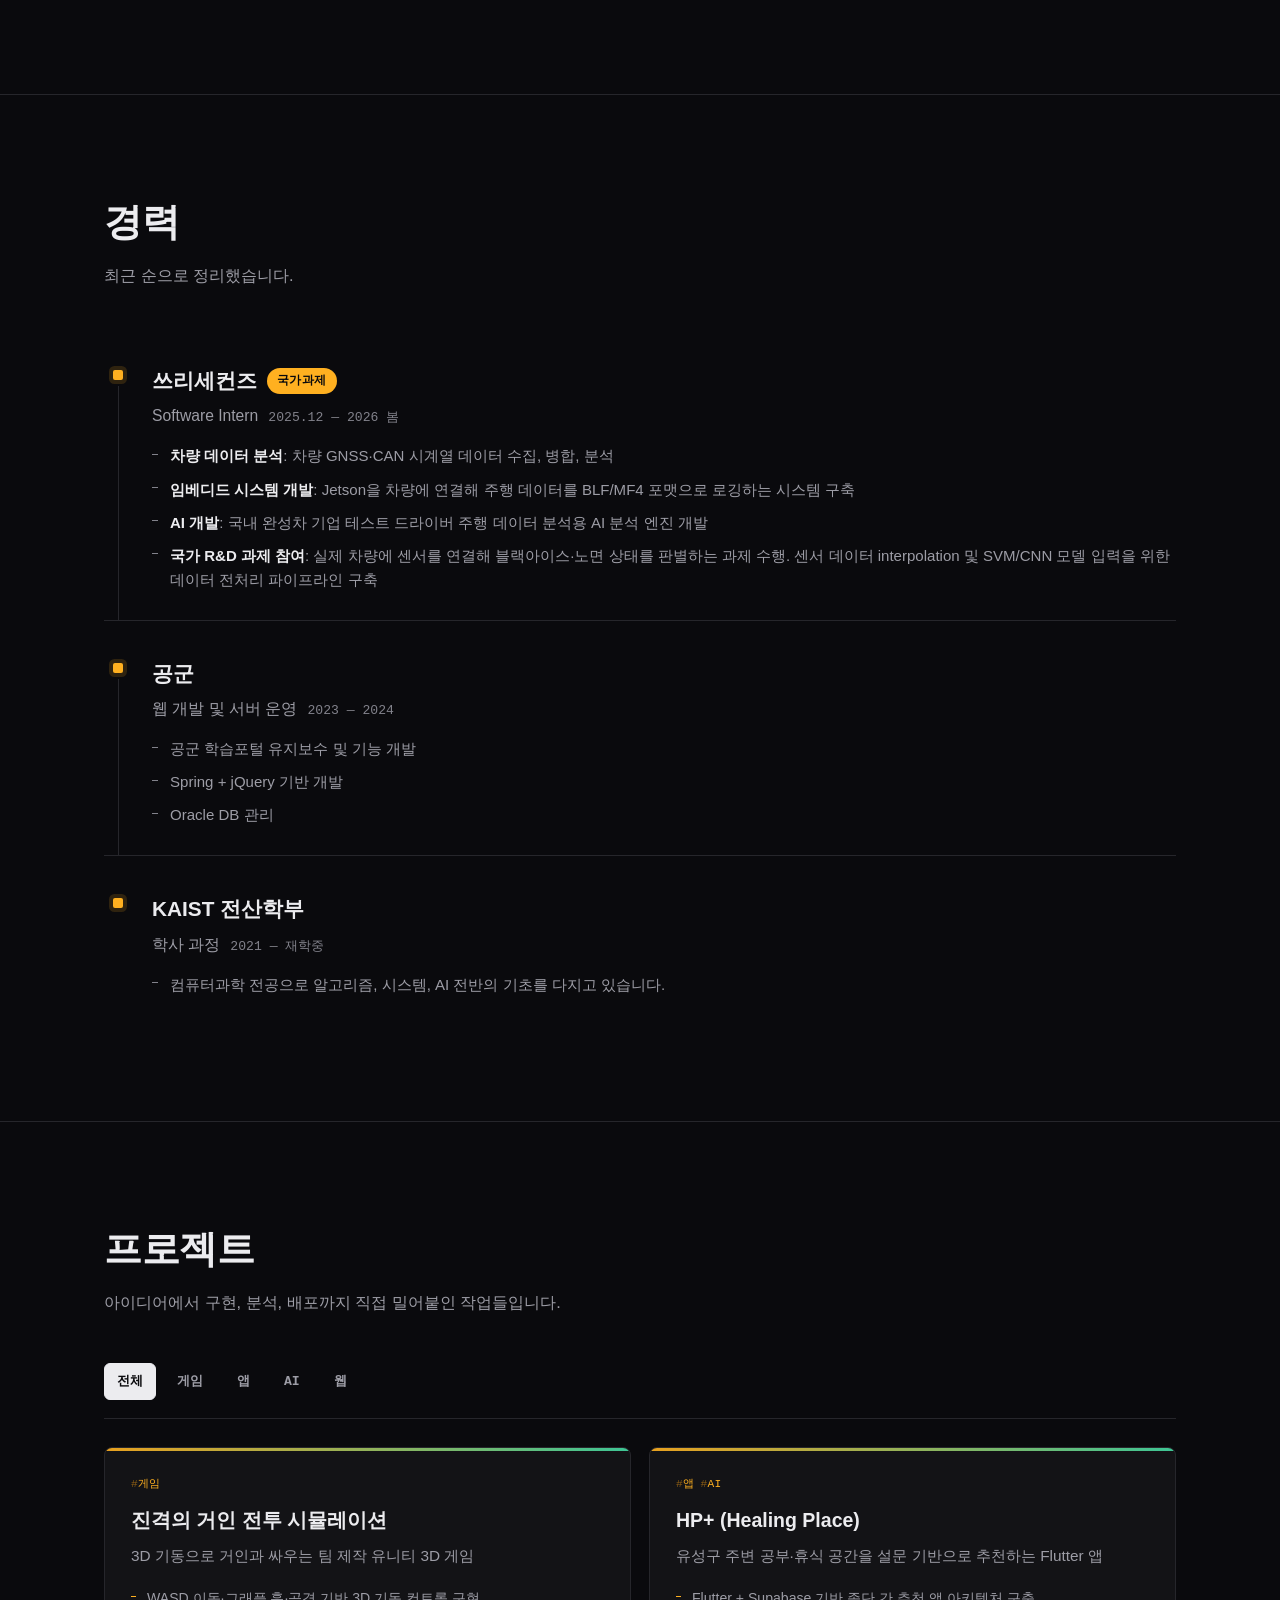
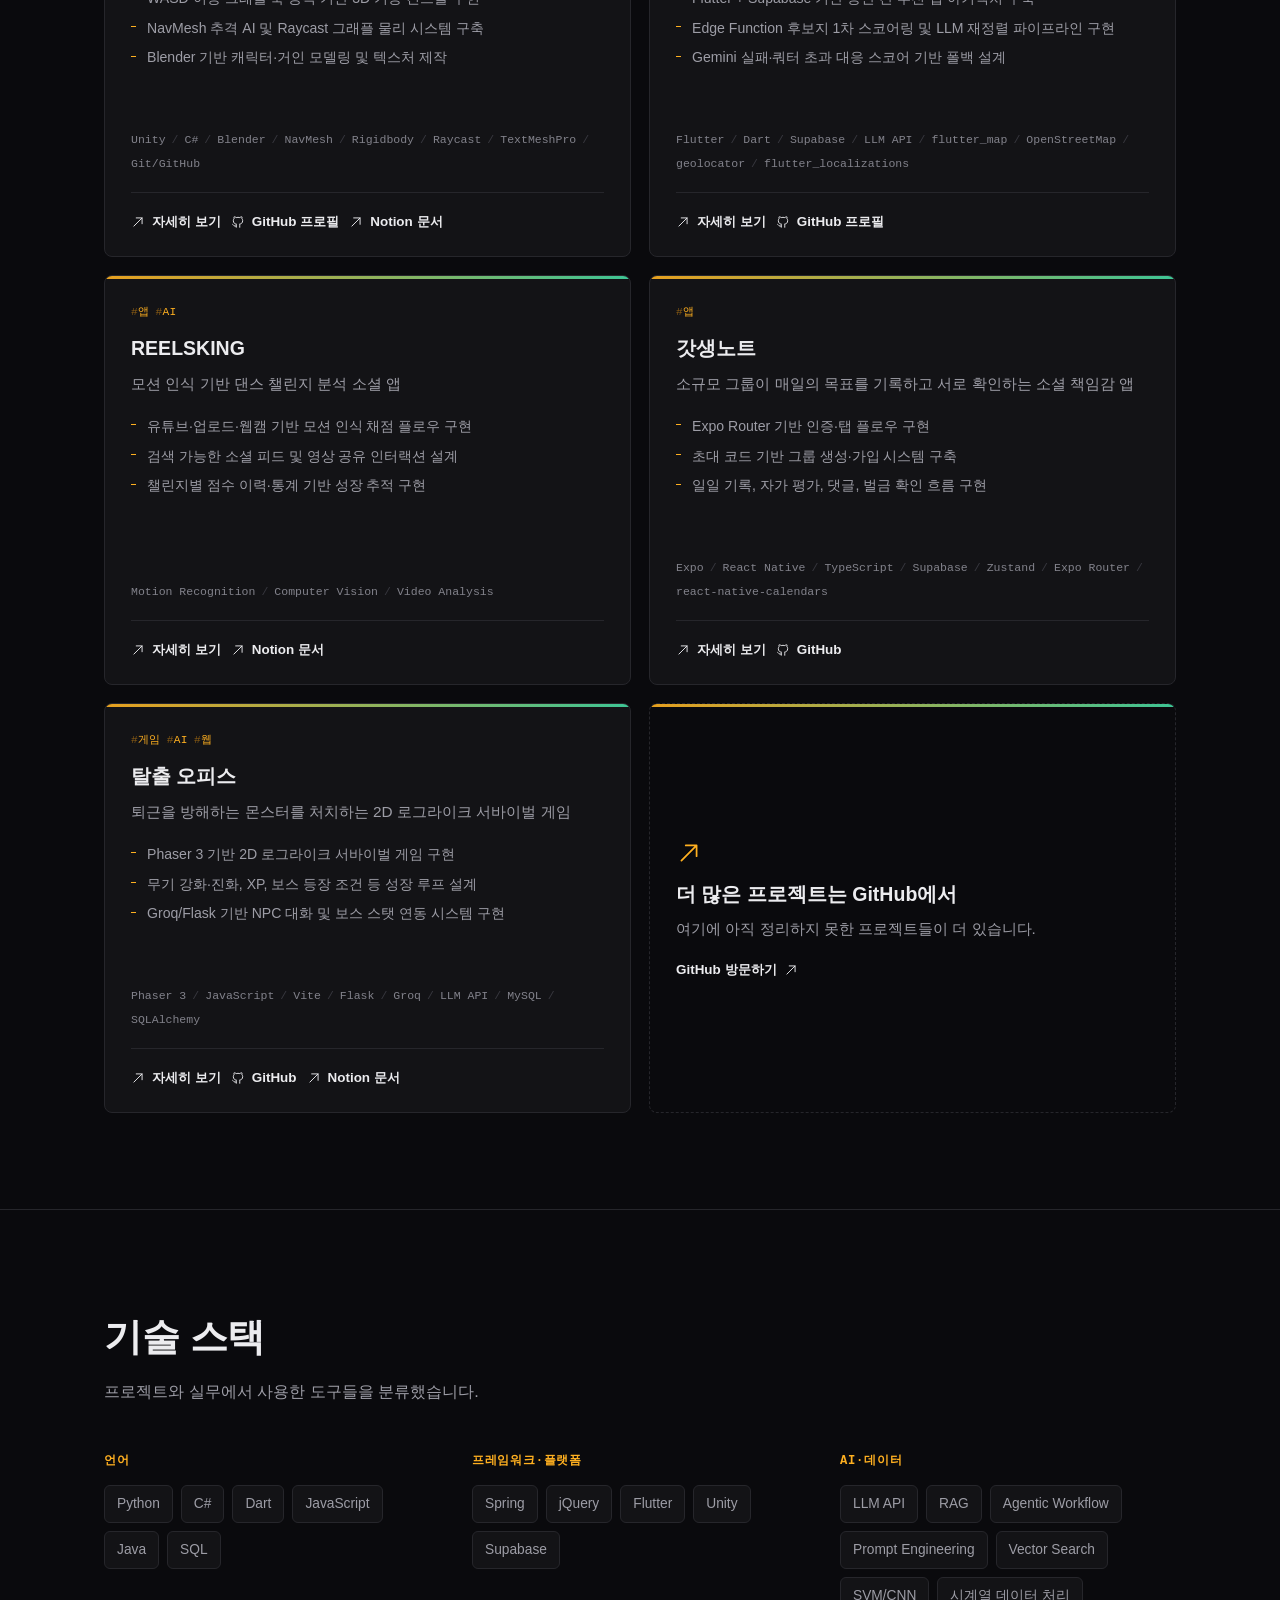
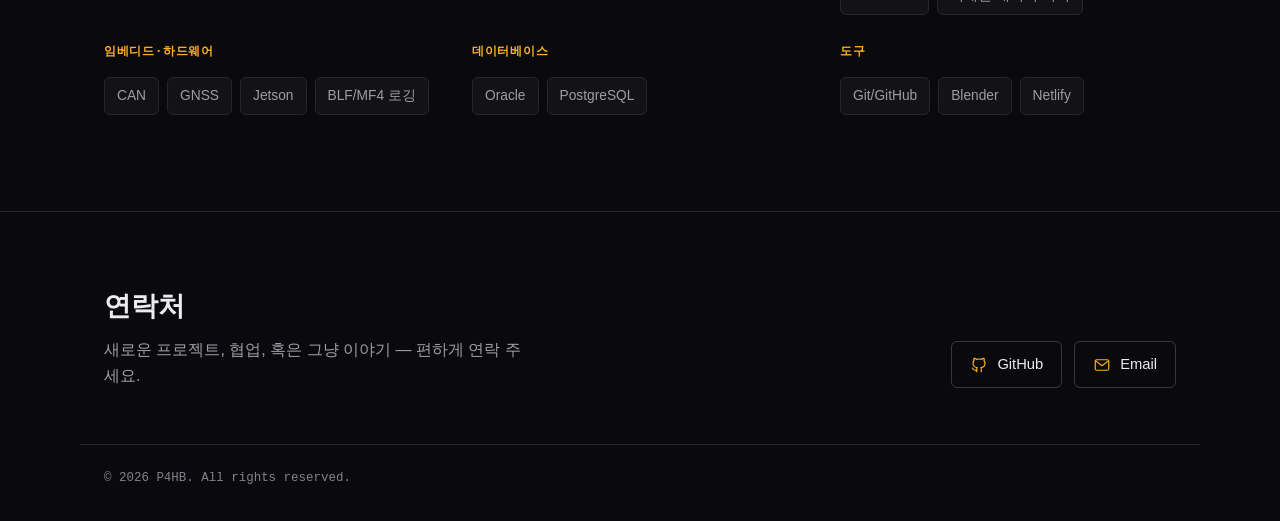
==== commit 5c229ca0: "Add God Life Note project" ====
--- a/index.html
+++ b/index.html
@@ -10,7 +10,7 @@
     rel="icon"
     href="data:image/svg+xml,%3Csvg xmlns='http://www.w3.org/2000/svg' viewBox='0 0 100 100'%3E%3Crect width='100' height='100' rx='20' fill='%230a0a0d'/%3E%3Ctext x='50' y='64' font-family='monospace' font-weight='bold' font-size='42' fill='%23ffb020' text-anchor='middle'%3E%3E_%3C/text%3E%3C/svg%3E"
   />
-  <link rel="stylesheet" href="css/style.css?v=20260708-escape1" />
+  <link rel="stylesheet" href="css/style.css?v=20260708-godlife1" />
 </head>
 <body>
   <a class="skip-link" href="#main" data-skip-link>Skip to content</a>
@@ -157,8 +157,8 @@
     <p class="footer-copyright mono" data-footer-copyright></p>
   </footer>
 
-  <script src="js/i18n.js?v=20260708-escape1"></script>
-  <script src="js/projects.js?v=20260708-escape1"></script>
-  <script src="js/main.js?v=20260708-escape1"></script>
+  <script src="js/i18n.js?v=20260708-godlife1"></script>
+  <script src="js/projects.js?v=20260708-godlife1"></script>
+  <script src="js/main.js?v=20260708-godlife1"></script>
 </body>
 </html>
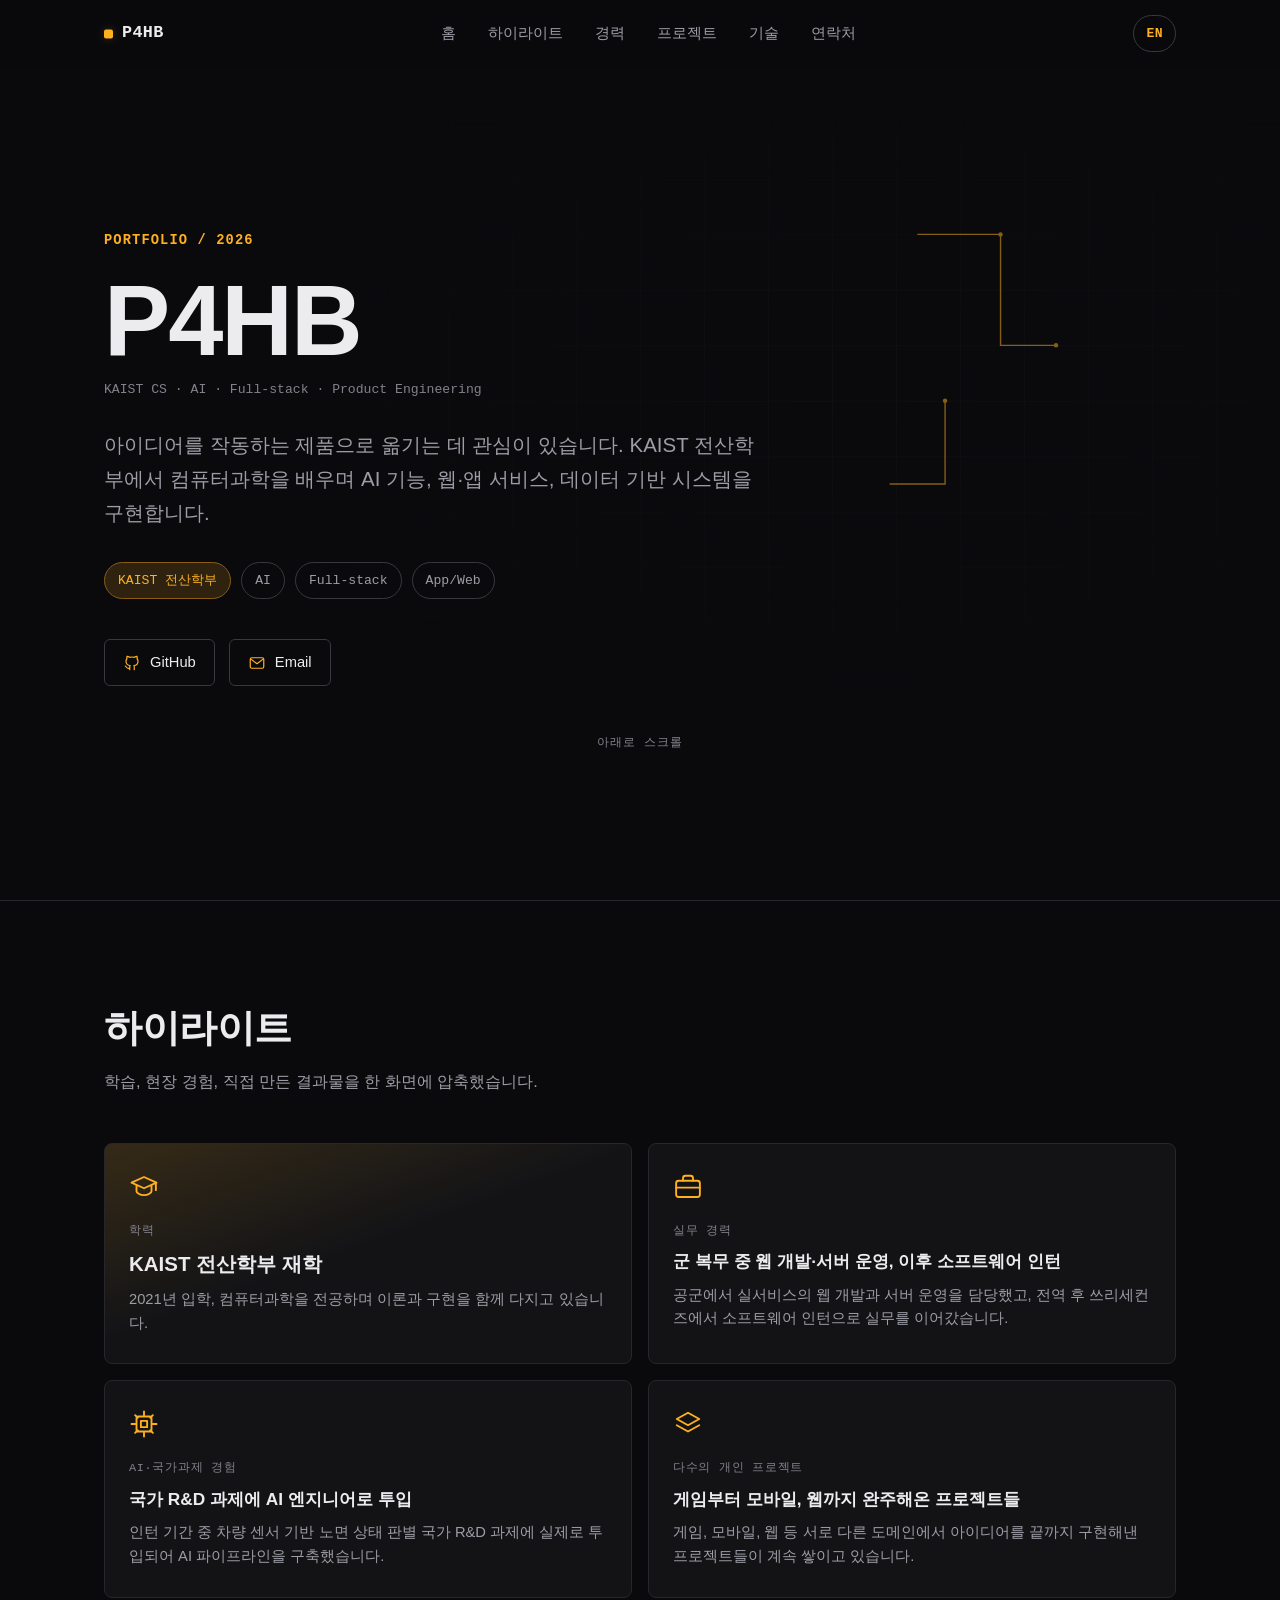
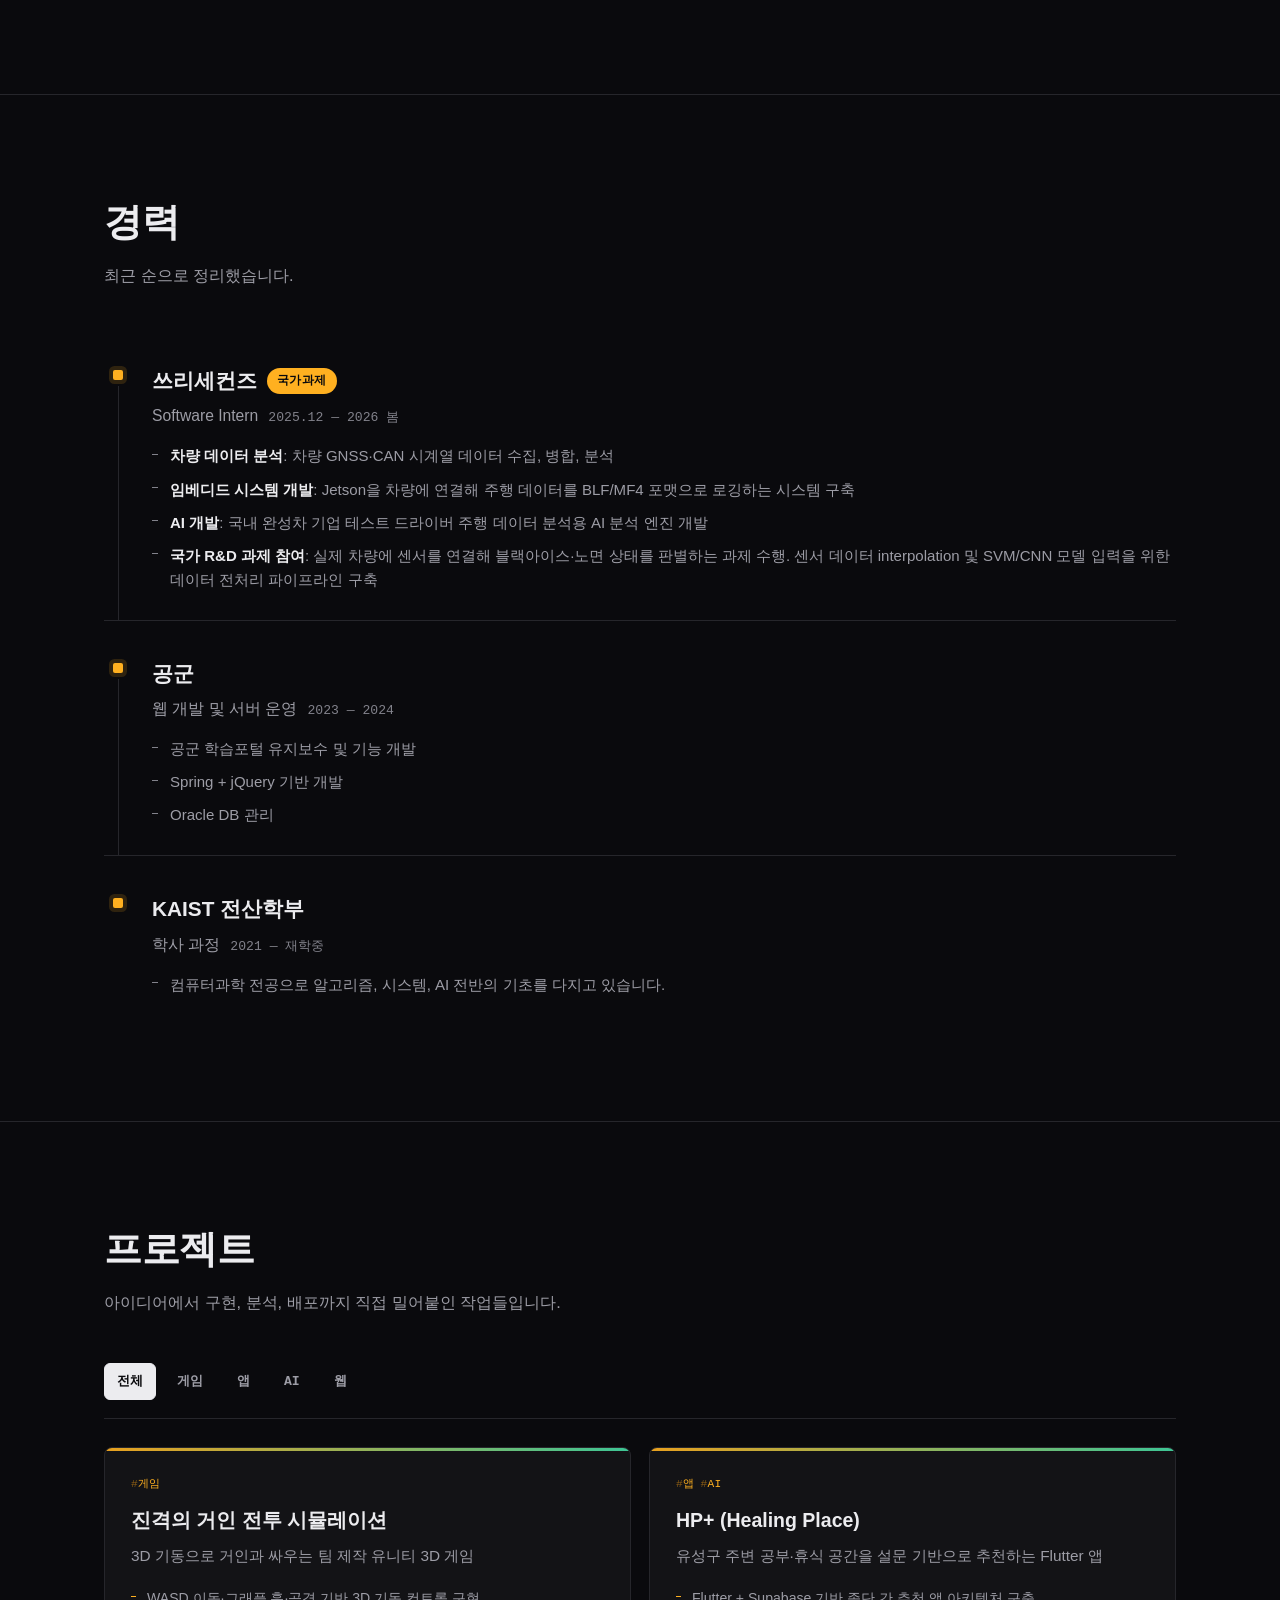
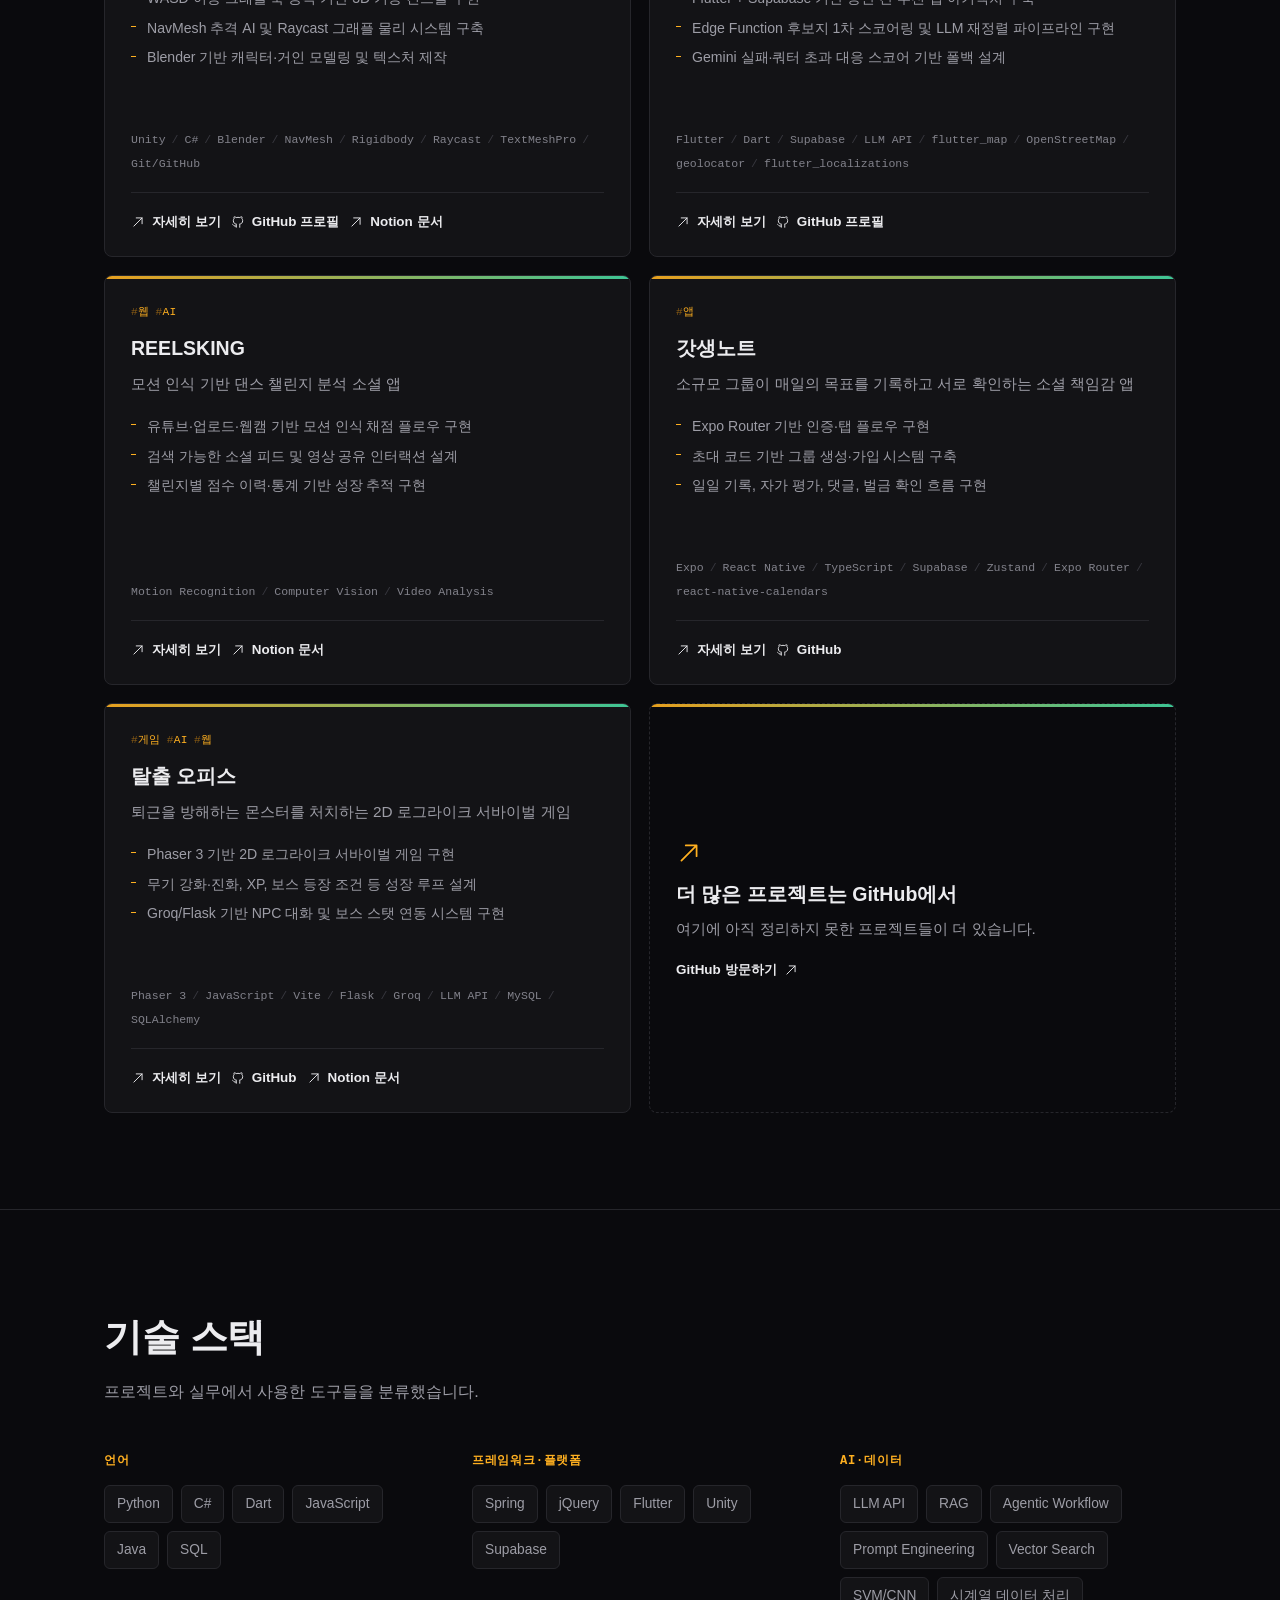
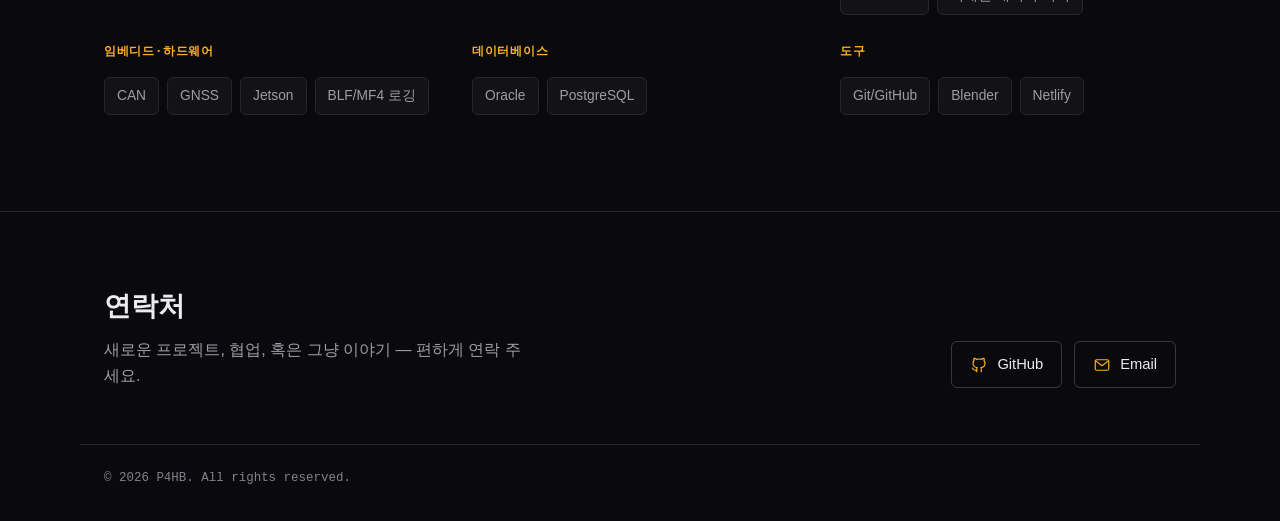
==== commit c2da582d: "Classify REELSKING as web AI project" ====
--- a/index.html
+++ b/index.html
@@ -10,7 +10,7 @@
     rel="icon"
     href="data:image/svg+xml,%3Csvg xmlns='http://www.w3.org/2000/svg' viewBox='0 0 100 100'%3E%3Crect width='100' height='100' rx='20' fill='%230a0a0d'/%3E%3Ctext x='50' y='64' font-family='monospace' font-weight='bold' font-size='42' fill='%23ffb020' text-anchor='middle'%3E%3E_%3C/text%3E%3C/svg%3E"
   />
-  <link rel="stylesheet" href="css/style.css?v=20260708-godlife1" />
+  <link rel="stylesheet" href="css/style.css?v=20260708-reelsking1" />
 </head>
 <body>
   <a class="skip-link" href="#main" data-skip-link>Skip to content</a>
@@ -157,8 +157,8 @@
     <p class="footer-copyright mono" data-footer-copyright></p>
   </footer>
 
-  <script src="js/i18n.js?v=20260708-godlife1"></script>
-  <script src="js/projects.js?v=20260708-godlife1"></script>
-  <script src="js/main.js?v=20260708-godlife1"></script>
+  <script src="js/i18n.js?v=20260708-reelsking1"></script>
+  <script src="js/projects.js?v=20260708-reelsking1"></script>
+  <script src="js/main.js?v=20260708-reelsking1"></script>
 </body>
 </html>
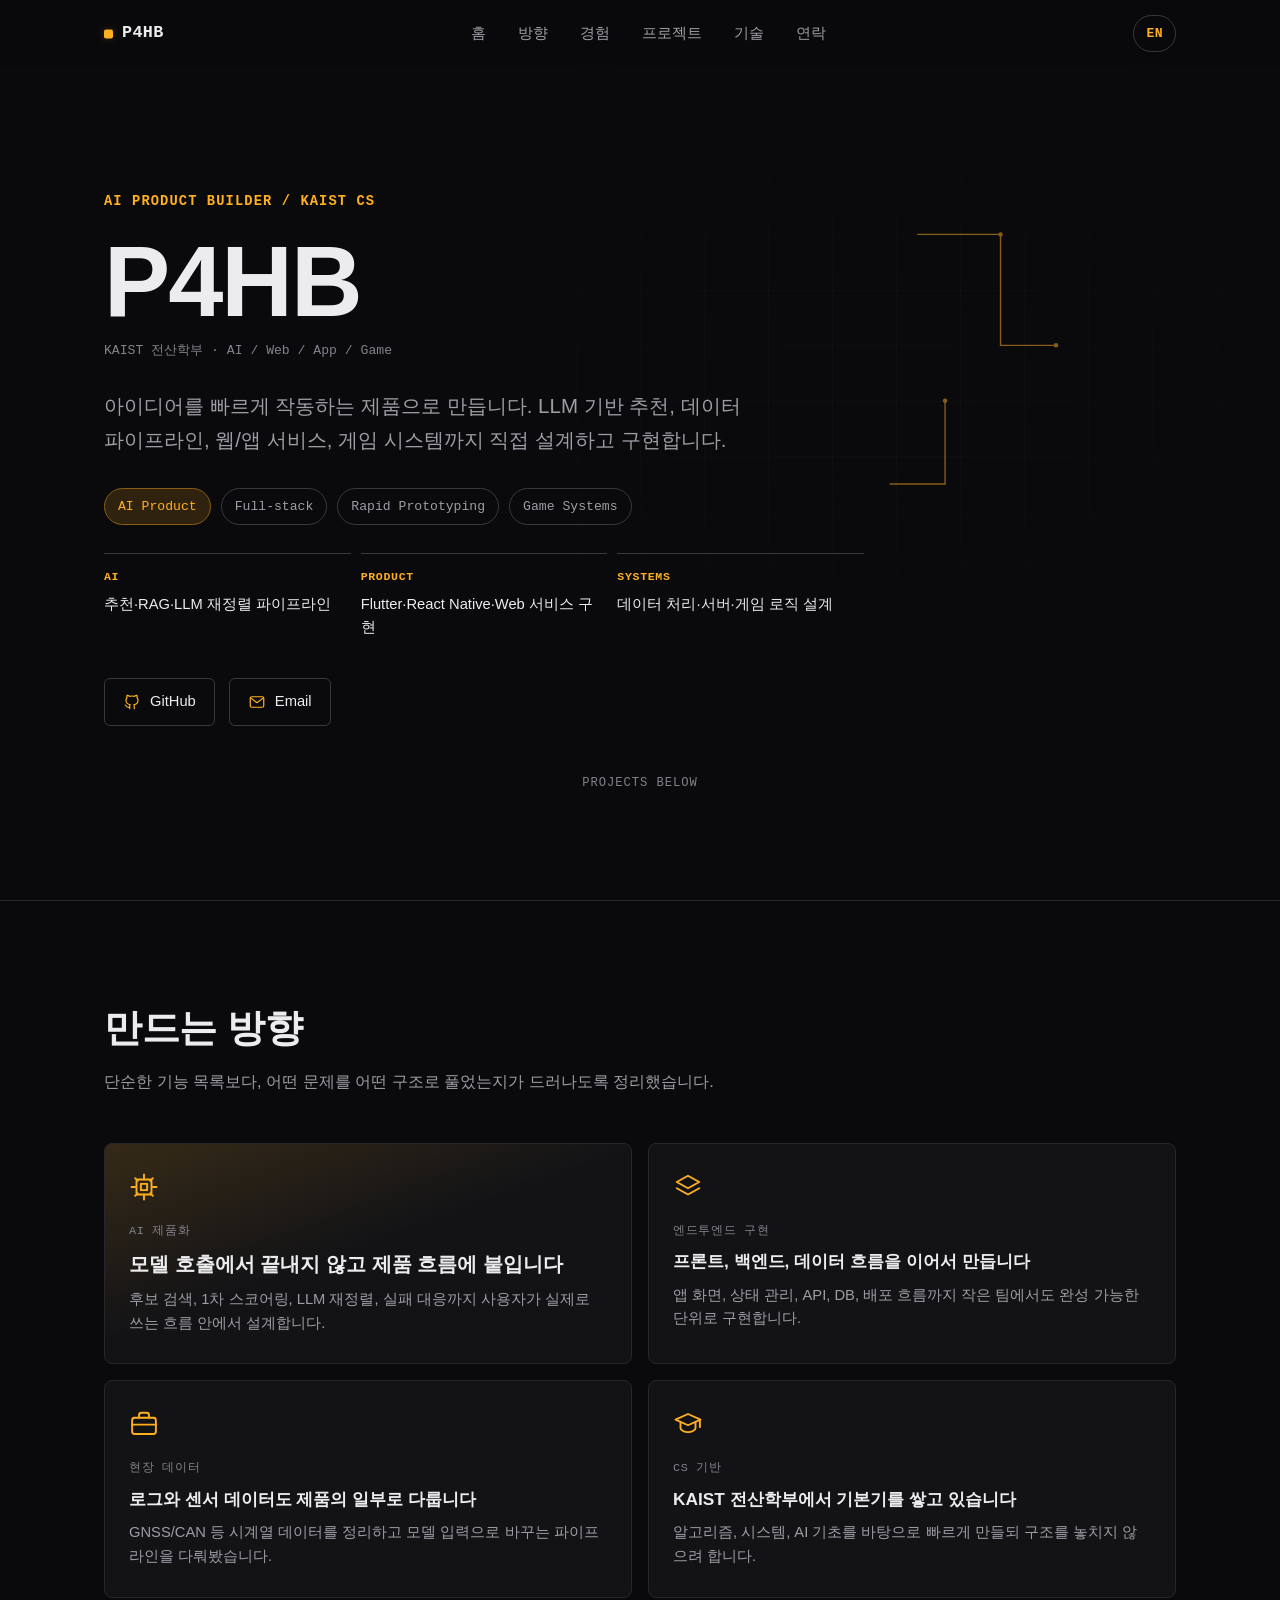
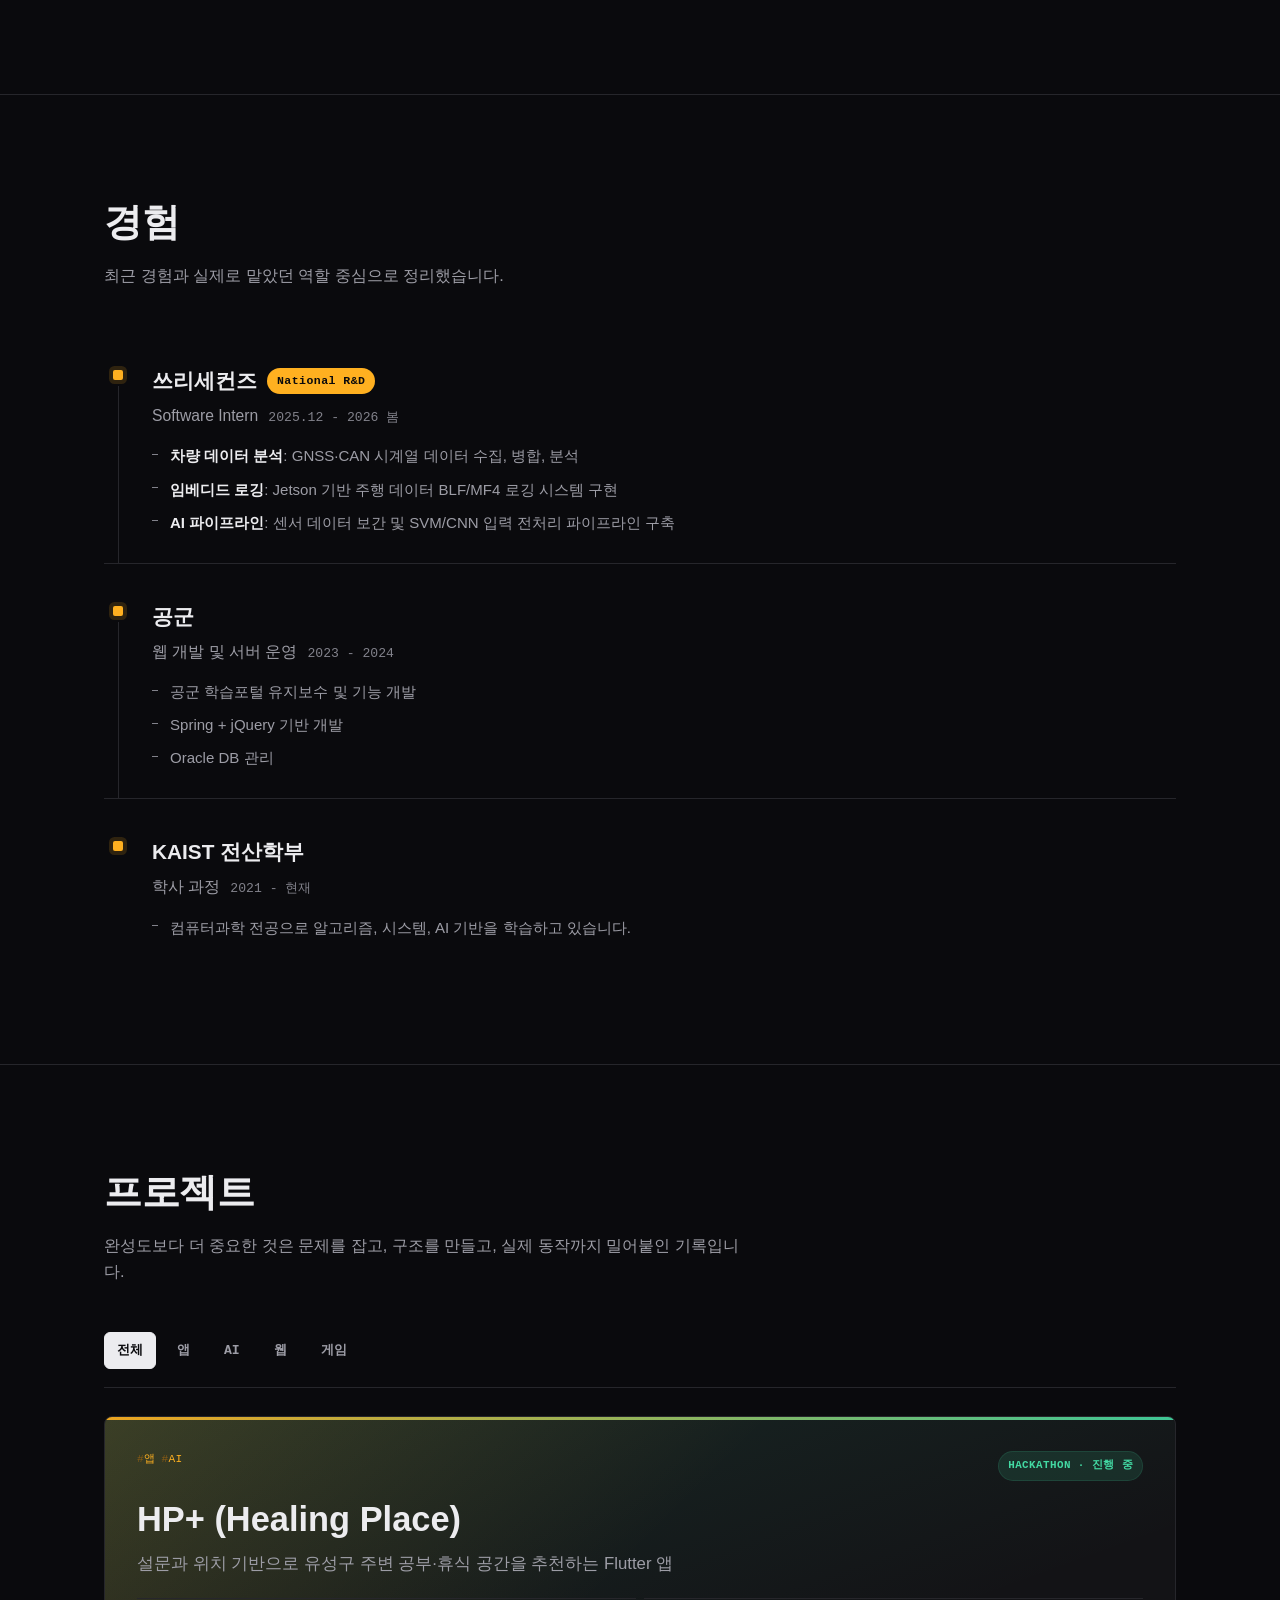
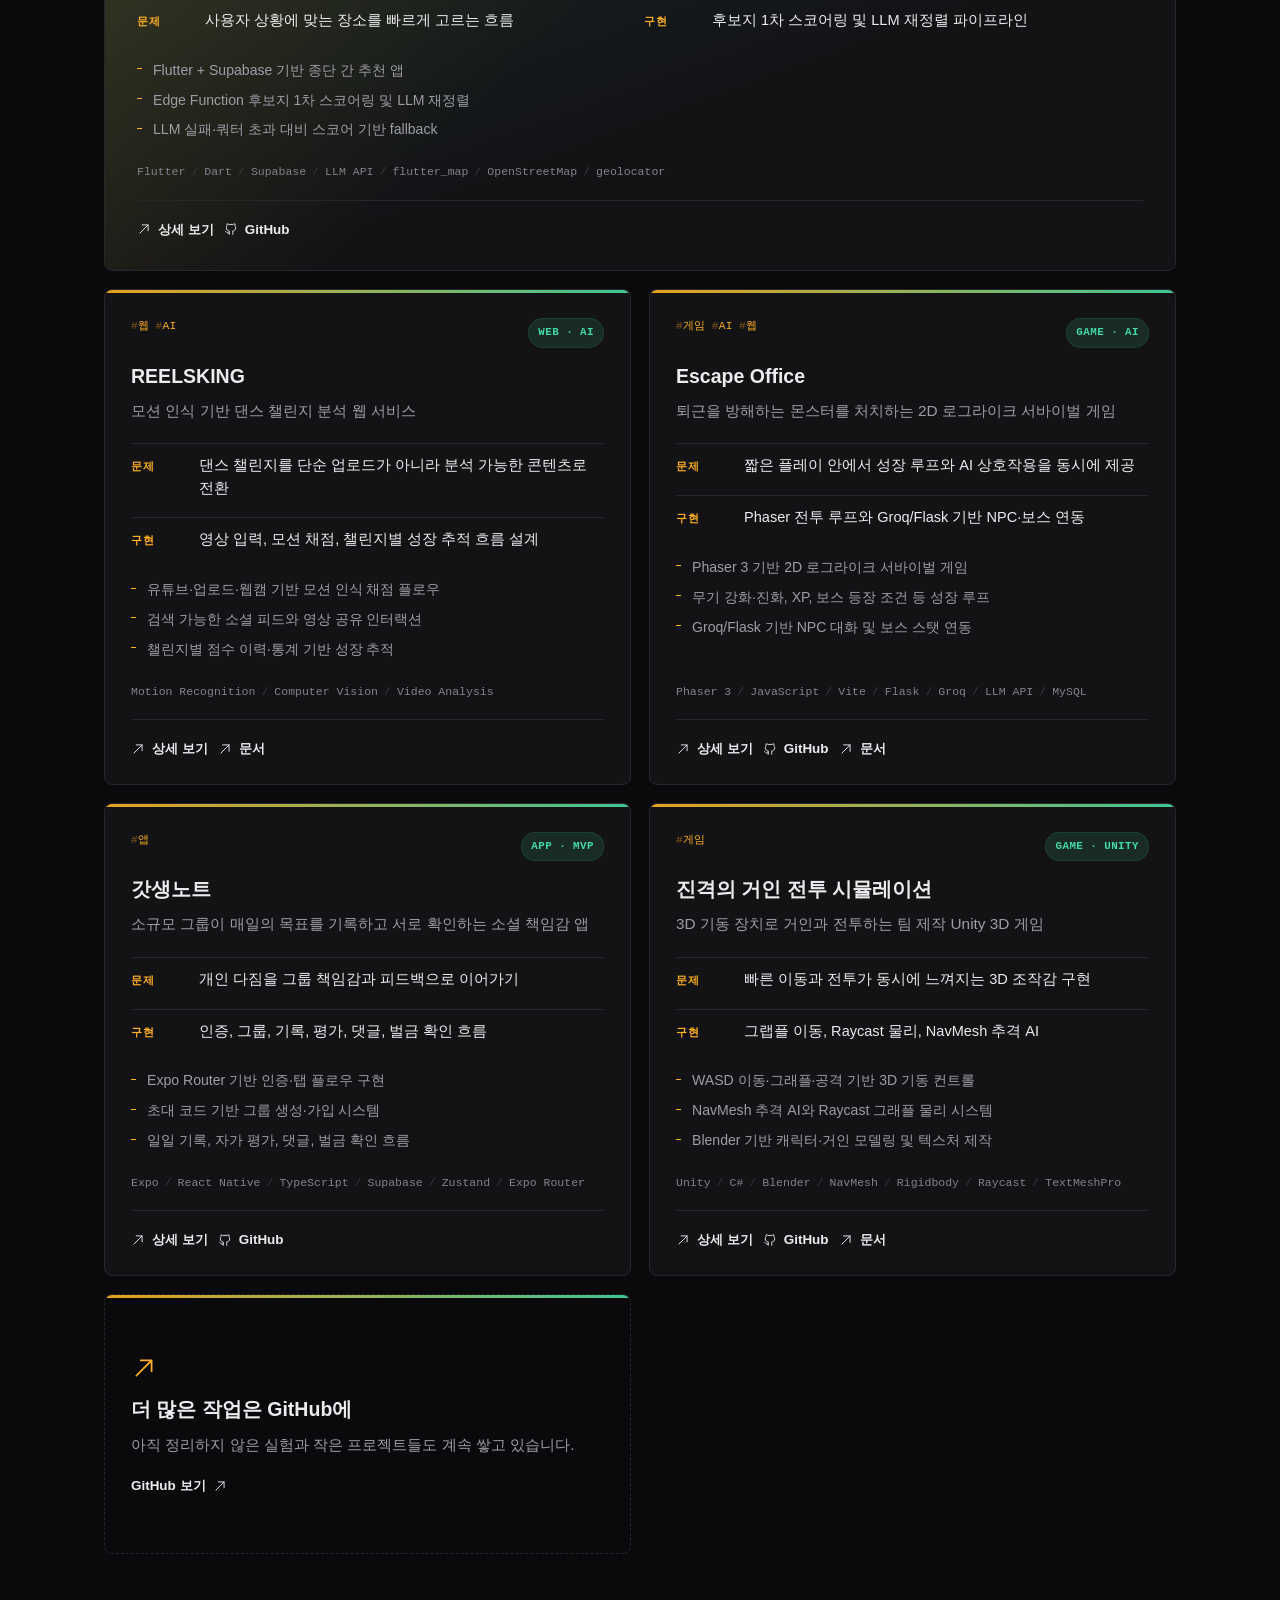
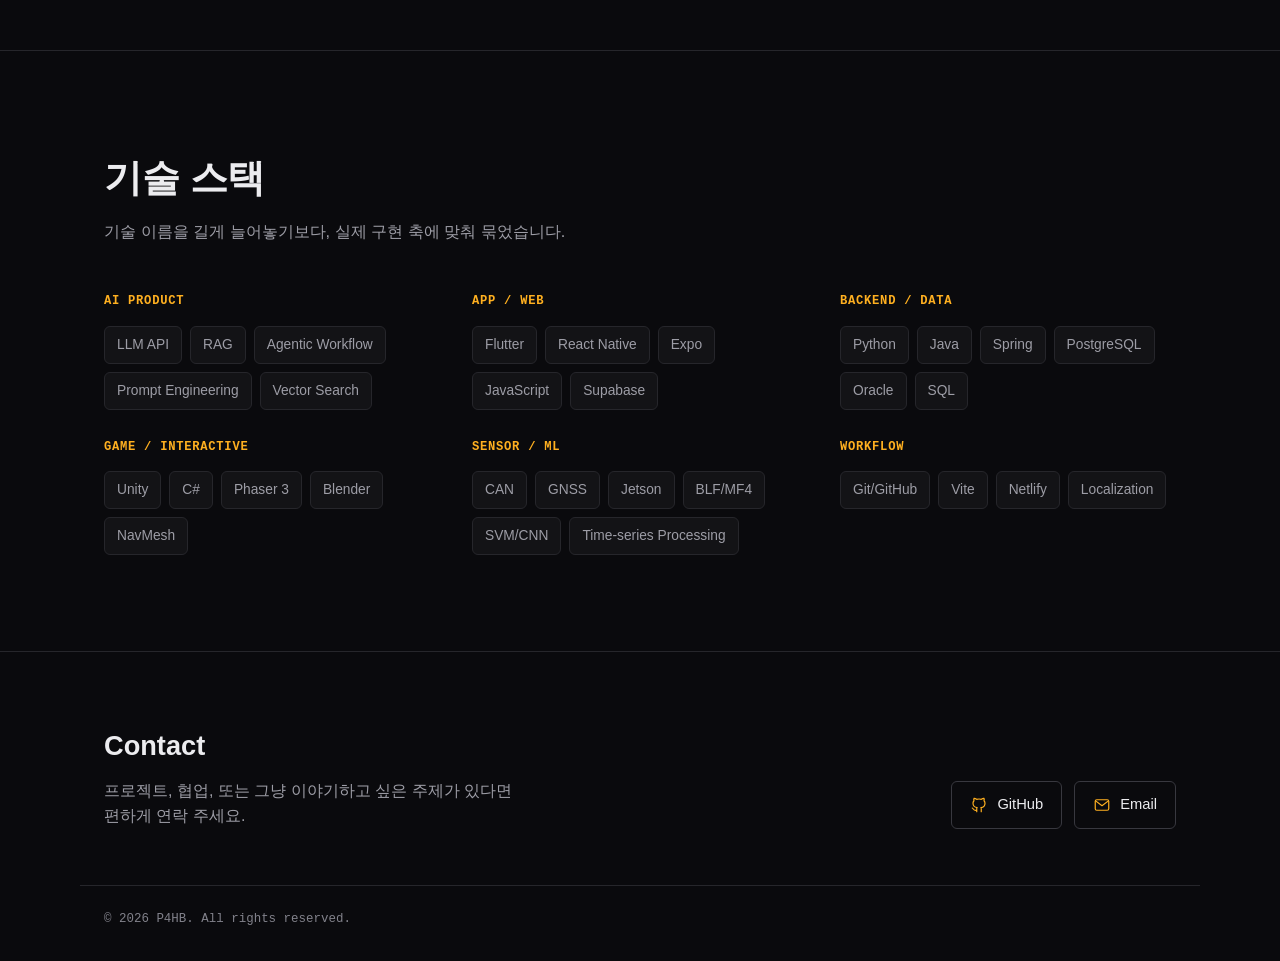
==== commit 94e7c120: "Refine portfolio narrative and project cards" ====
--- a/index.html
+++ b/index.html
@@ -10,7 +10,7 @@
     rel="icon"
     href="data:image/svg+xml,%3Csvg xmlns='http://www.w3.org/2000/svg' viewBox='0 0 100 100'%3E%3Crect width='100' height='100' rx='20' fill='%230a0a0d'/%3E%3Ctext x='50' y='64' font-family='monospace' font-weight='bold' font-size='42' fill='%23ffb020' text-anchor='middle'%3E%3E_%3C/text%3E%3C/svg%3E"
   />
-  <link rel="stylesheet" href="css/style.css?v=20260708-reelsking1" />
+  <link rel="stylesheet" href="css/style.css?v=20260708-redesign1" />
 </head>
 <body>
   <a class="skip-link" href="#main" data-skip-link>Skip to content</a>
@@ -73,6 +73,7 @@
           <p class="hero-tagline" data-hero-tagline></p>
 
           <ul class="badge-row" data-hero-badges></ul>
+          <div class="hero-proof-grid" data-hero-proofs></div>
 
           <div class="hero-contact">
             <a class="contact-link" data-hero-github href="https://github.com/P4HB" target="_blank" rel="noopener noreferrer">
@@ -157,8 +158,8 @@
     <p class="footer-copyright mono" data-footer-copyright></p>
   </footer>
 
-  <script src="js/i18n.js?v=20260708-reelsking1"></script>
-  <script src="js/projects.js?v=20260708-reelsking1"></script>
-  <script src="js/main.js?v=20260708-reelsking1"></script>
+  <script src="js/i18n.js?v=20260708-redesign1"></script>
+  <script src="js/projects.js?v=20260708-redesign1"></script>
+  <script src="js/main.js?v=20260708-redesign1"></script>
 </body>
 </html>
--- a/css/style.css
+++ b/css/style.css
@@ -498,6 +498,34 @@
   background: var(--accent-soft);
 }
 
+.hero-proof-grid {
+  margin-top: 28px;
+  display: grid;
+  grid-template-columns: repeat(3, minmax(0, 1fr));
+  gap: 10px;
+  max-width: 840px;
+}
+
+.hero-proof {
+  border-top: 1px solid var(--border-strong);
+  padding-top: 14px;
+}
+
+.hero-proof-label {
+  color: var(--accent);
+  font-size: 0.72rem;
+  font-weight: 700;
+  letter-spacing: 0.06em;
+  text-transform: uppercase;
+}
+
+.hero-proof-body {
+  margin-top: 6px;
+  color: var(--text);
+  font-size: 0.92rem;
+  line-height: 1.55;
+}
+
 .hero-contact {
   margin-top: 40px;
   display: flex;
@@ -565,6 +593,9 @@
   .hero-contact {
     margin-top: 32px;
   }
+  .hero-proof-grid {
+    grid-template-columns: 1fr;
+  }
 }
 
 /* ---------------------------------------------------------------------- */
@@ -812,7 +843,7 @@
   padding: 28px 26px 24px;
   display: flex;
   flex-direction: column;
-  min-height: 410px;
+  min-height: 430px;
   overflow: hidden;
   transition: border-color 0.2s ease, transform 0.2s ease, background 0.2s ease;
 }
@@ -836,11 +867,41 @@
   display: none;
 }
 
+.project-card:first-child {
+  grid-column: 1 / -1;
+  min-height: 0;
+  padding: 34px 32px 30px;
+  background:
+    linear-gradient(135deg, var(--accent-soft), transparent 44%),
+    linear-gradient(160deg, var(--accent-cool-soft), transparent 60%),
+    var(--bg-raised);
+}
+
+.project-card:first-child .project-name {
+  font-size: clamp(1.7rem, 1.35rem + 1vw, 2.35rem);
+}
+
+.project-card:first-child .project-tagline {
+  max-width: 720px;
+  font-size: 1.05rem;
+}
+
+.project-card:first-child .project-focus {
+  grid-template-columns: repeat(2, minmax(0, 1fr));
+}
+
+.project-topline {
+  display: flex;
+  align-items: flex-start;
+  justify-content: space-between;
+  gap: 14px;
+  margin-bottom: 16px;
+}
+
 .project-tags {
   display: flex;
   flex-wrap: wrap;
   gap: 6px;
-  margin-bottom: 14px;
 }
 
 .tag-chip {
@@ -858,6 +919,19 @@
   color: var(--accent-dim);
 }
 
+.project-status {
+  flex: 0 0 auto;
+  color: var(--accent-cool);
+  border: 1px solid var(--accent-cool-soft);
+  background: var(--accent-cool-soft);
+  border-radius: 999px;
+  padding: 5px 9px;
+  font-size: 0.68rem;
+  font-weight: 700;
+  letter-spacing: 0.04em;
+  text-transform: uppercase;
+}
+
 .project-name {
   font-family: var(--font-display);
   font-size: 1.22rem;
@@ -872,8 +946,38 @@
   line-height: 1.58;
 }
 
+.project-focus {
+  margin-top: 20px;
+  display: grid;
+  grid-template-columns: 1fr;
+  gap: 8px;
+}
+
+.project-focus-row {
+  display: grid;
+  grid-template-columns: 58px 1fr;
+  gap: 10px;
+  align-items: baseline;
+  padding: 10px 0;
+  border-top: 1px solid var(--border);
+}
+
+.project-focus-label {
+  color: var(--accent);
+  font-size: 0.7rem;
+  font-weight: 700;
+  letter-spacing: 0.06em;
+  text-transform: uppercase;
+}
+
+.project-focus-text {
+  color: var(--text);
+  font-size: 0.91rem;
+  line-height: 1.55;
+}
+
 .project-highlights {
-  margin-top: 20px;
+  margin-top: 18px;
   display: flex;
   flex-direction: column;
   gap: 8px;
@@ -1188,6 +1292,19 @@
   .project-card {
     min-height: 0;
   }
+  .project-card:first-child {
+    padding: 28px 22px 24px;
+  }
+  .project-card:first-child .project-focus {
+    grid-template-columns: 1fr;
+  }
+  .project-topline {
+    flex-direction: column;
+  }
+  .project-focus-row {
+    grid-template-columns: 1fr;
+    gap: 4px;
+  }
   .detail-main {
     padding-top: 48px;
   }
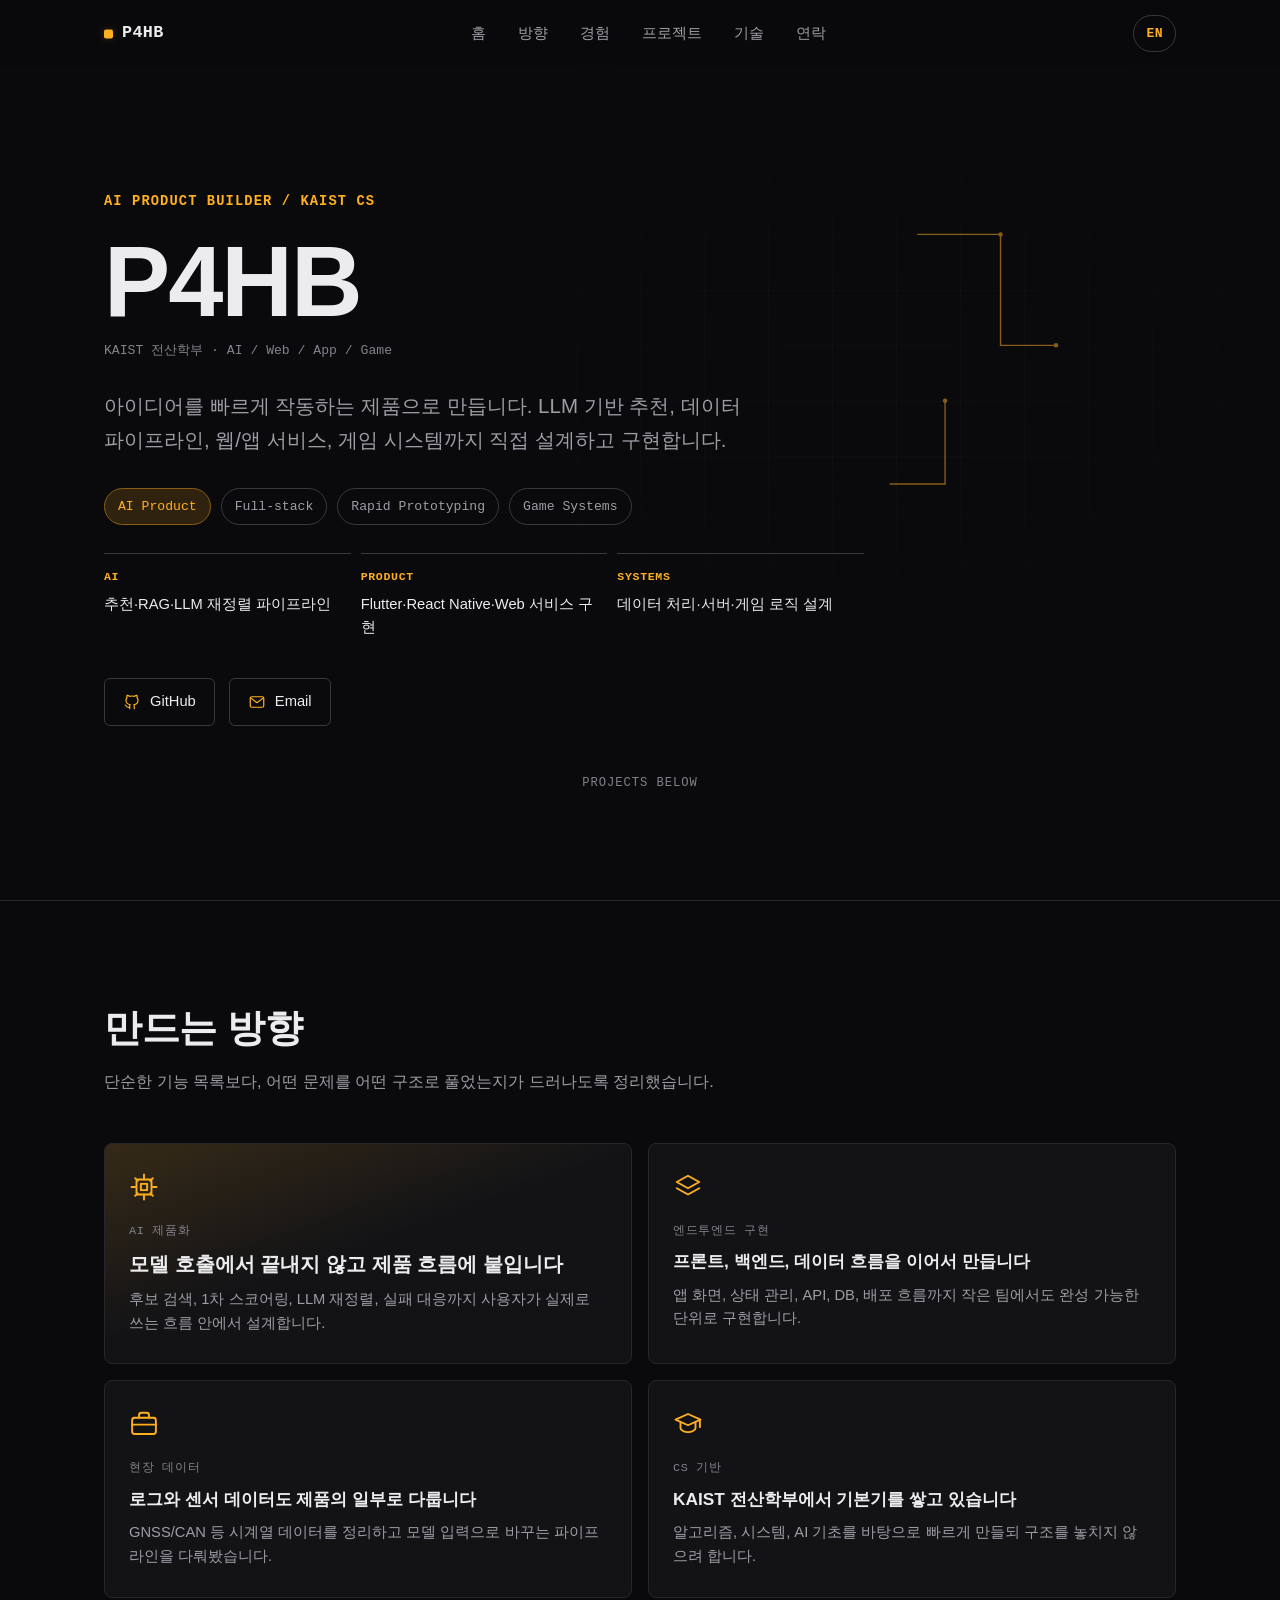
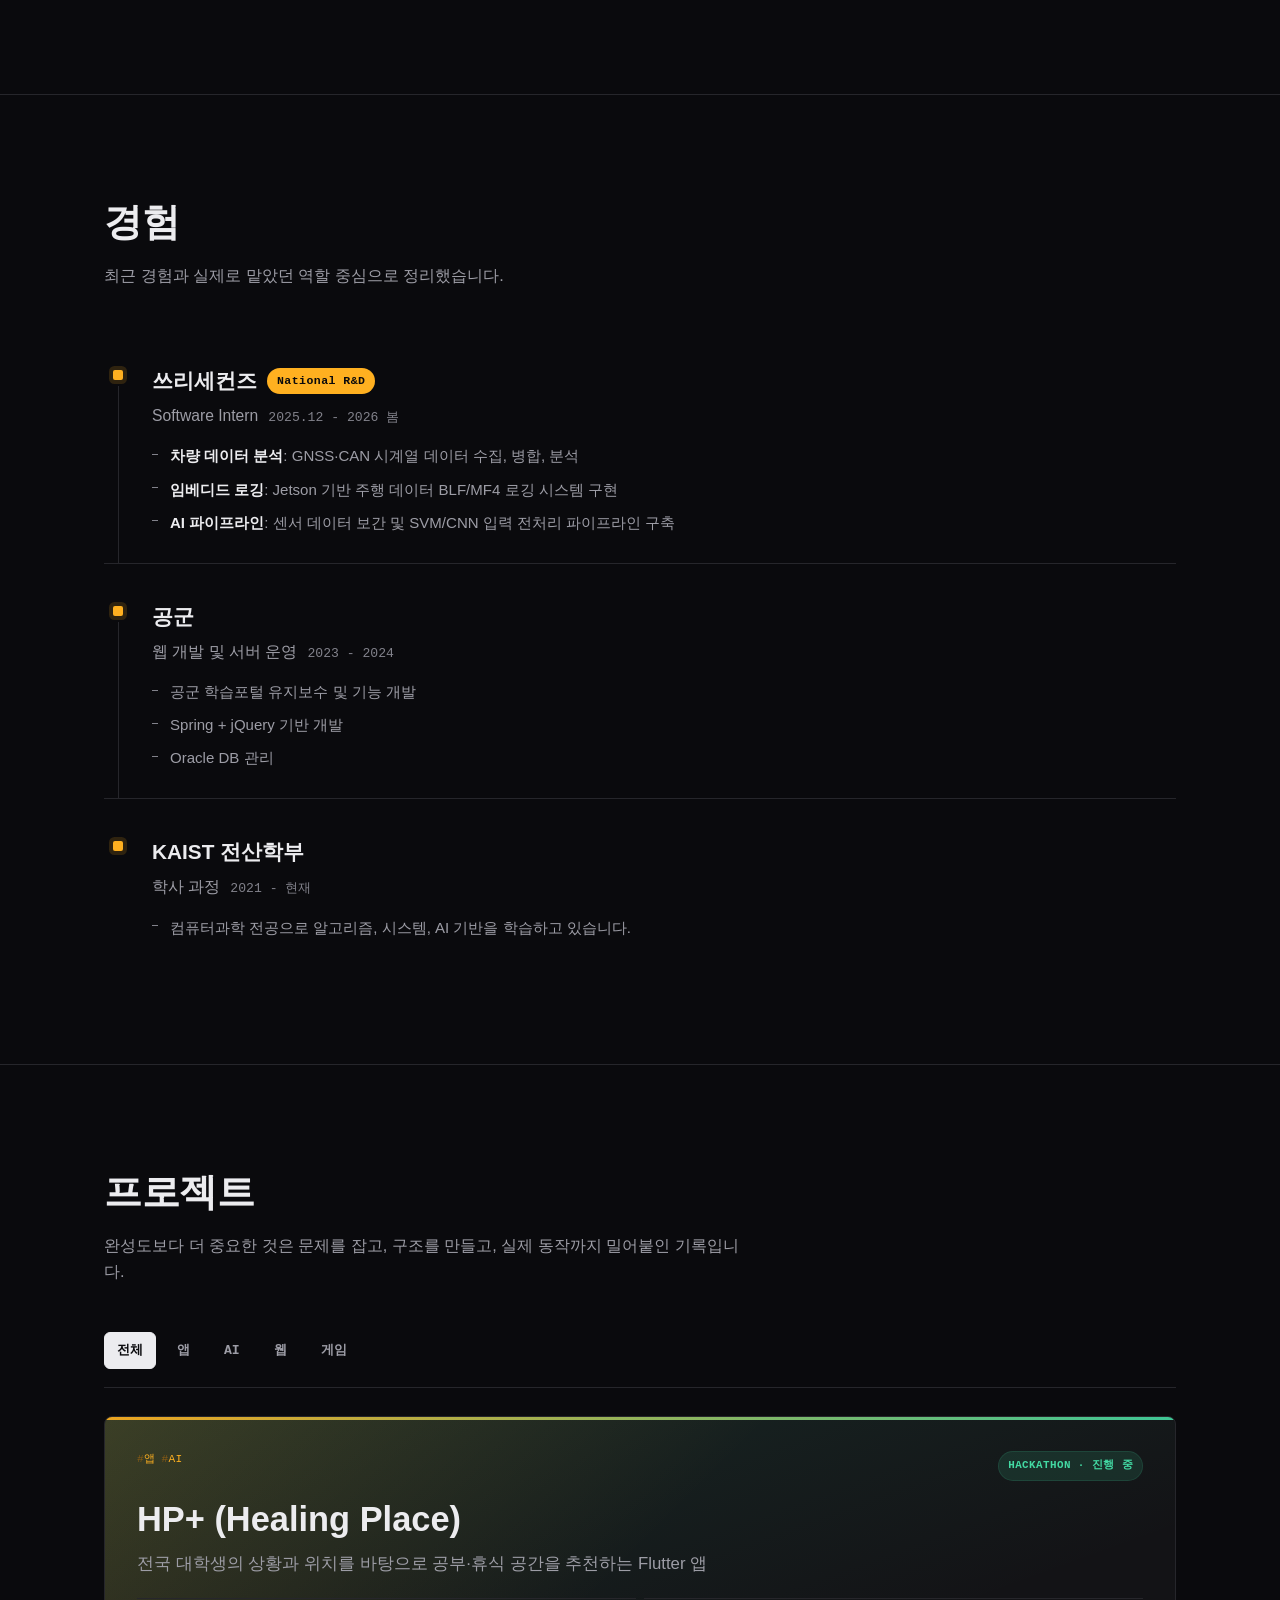
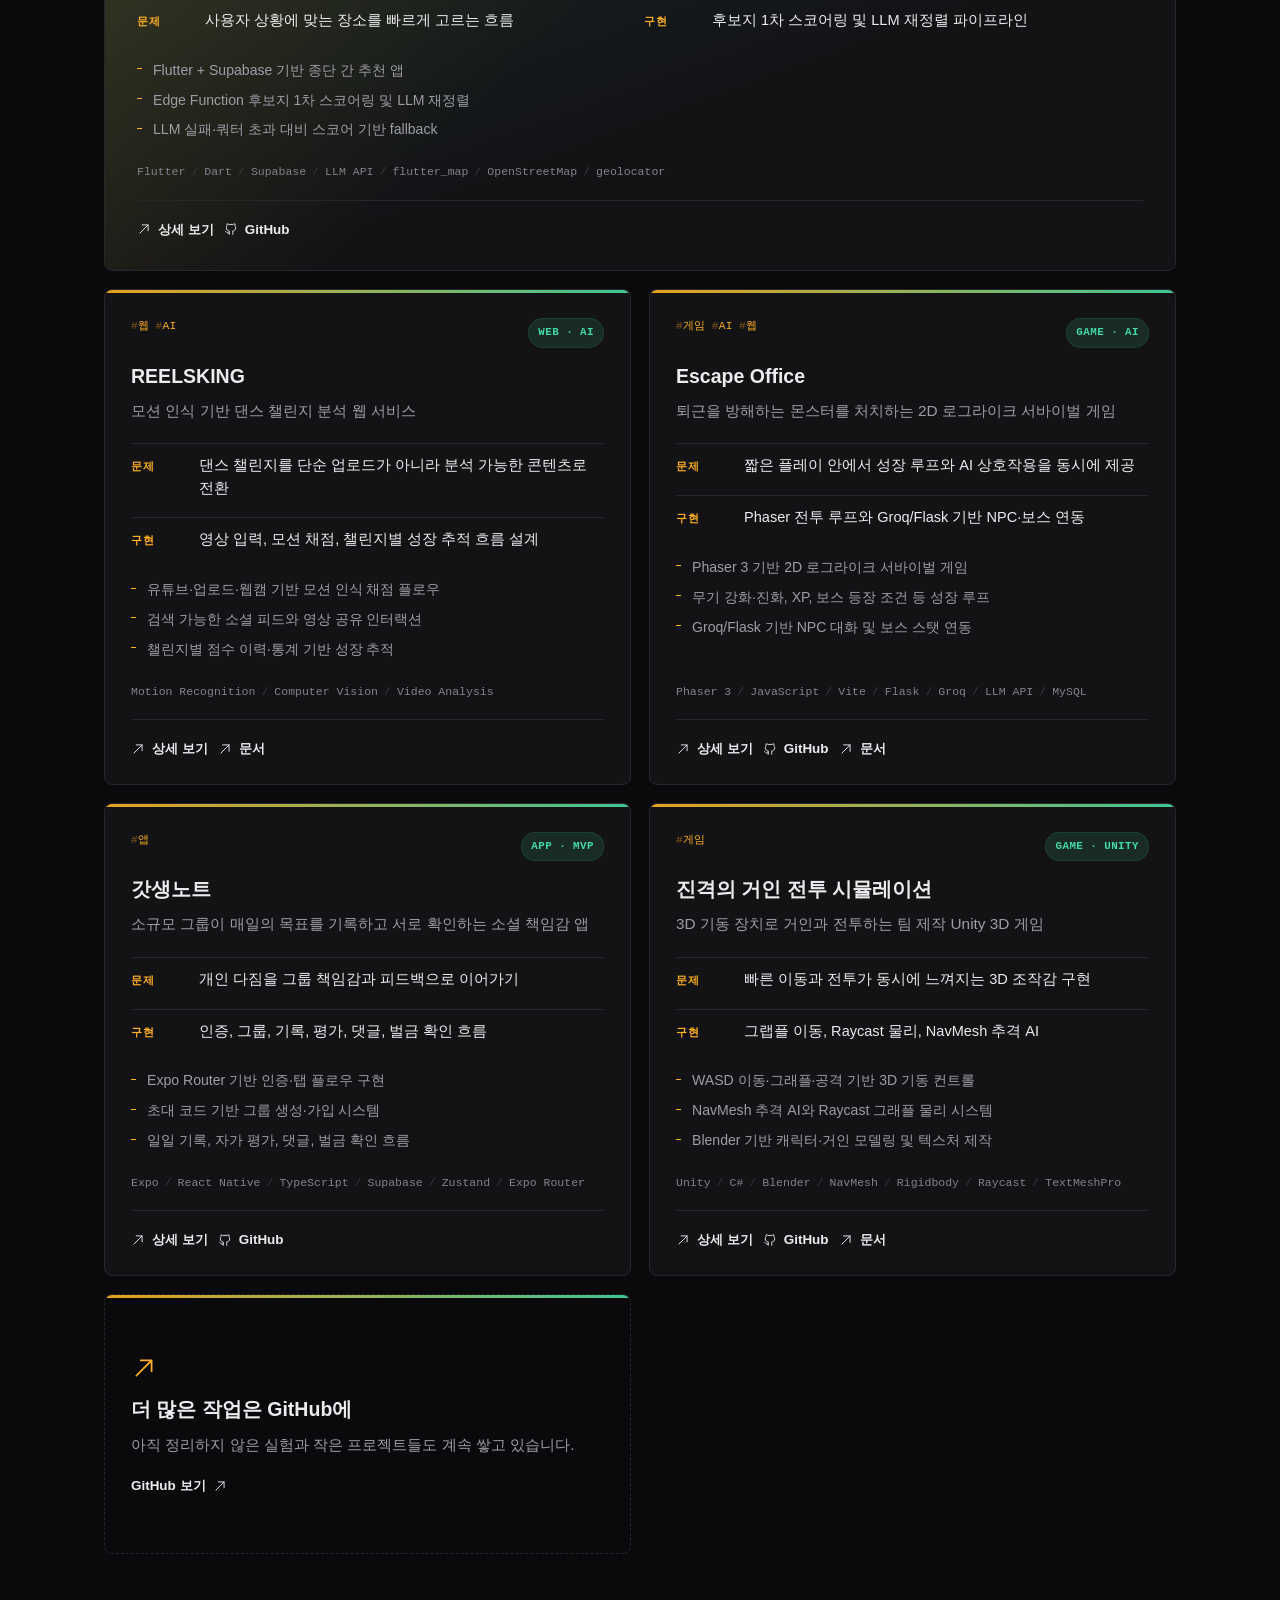
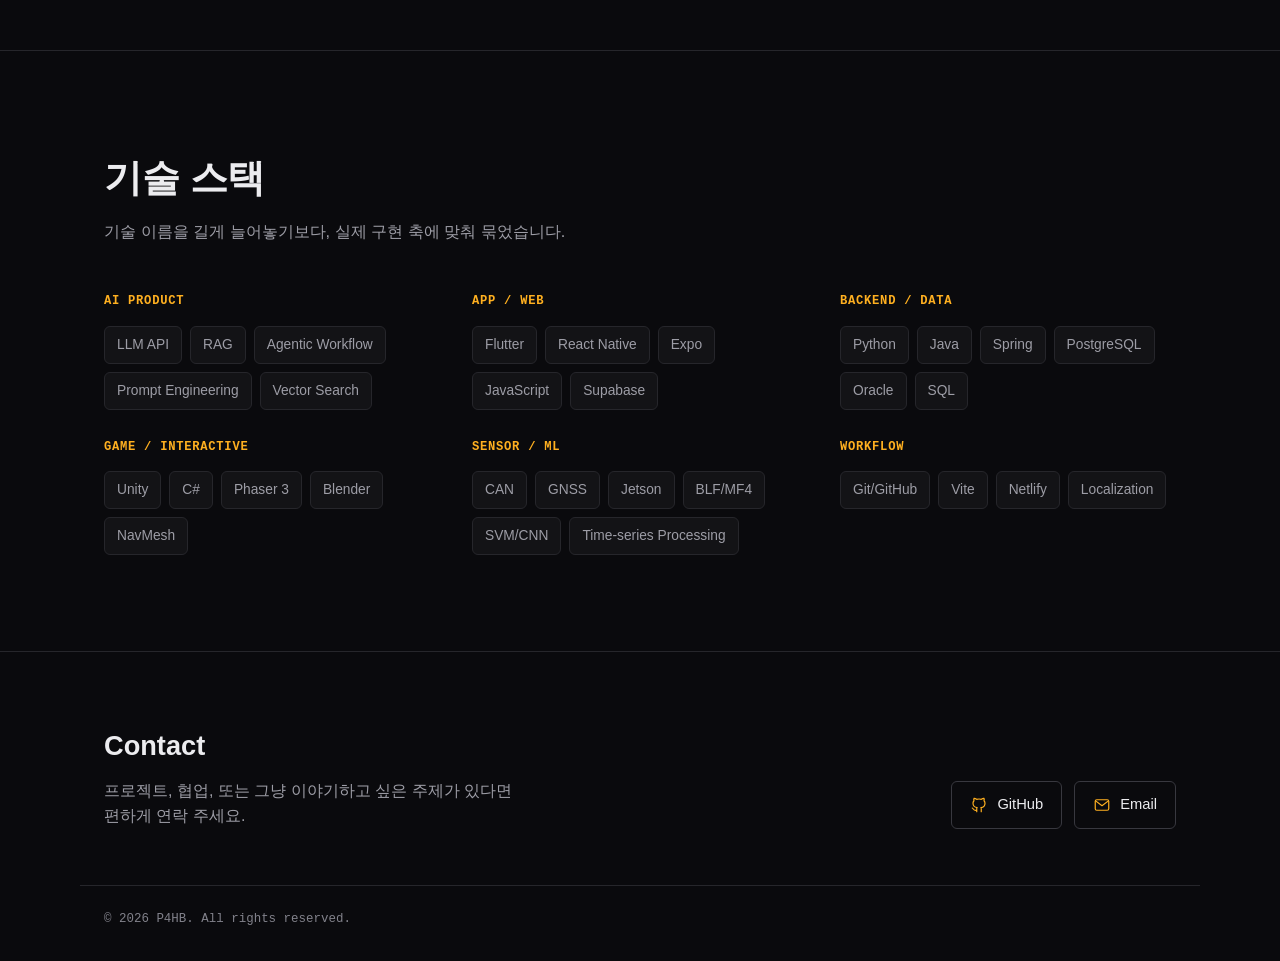
==== commit 2426d4b0: "Broaden HP Plus audience wording" ====
--- a/index.html
+++ b/index.html
@@ -10,7 +10,7 @@
     rel="icon"
     href="data:image/svg+xml,%3Csvg xmlns='http://www.w3.org/2000/svg' viewBox='0 0 100 100'%3E%3Crect width='100' height='100' rx='20' fill='%230a0a0d'/%3E%3Ctext x='50' y='64' font-family='monospace' font-weight='bold' font-size='42' fill='%23ffb020' text-anchor='middle'%3E%3E_%3C/text%3E%3C/svg%3E"
   />
-  <link rel="stylesheet" href="css/style.css?v=20260708-redesign1" />
+  <link rel="stylesheet" href="css/style.css?v=20260708-hpwide1" />
 </head>
 <body>
   <a class="skip-link" href="#main" data-skip-link>Skip to content</a>
@@ -158,8 +158,8 @@
     <p class="footer-copyright mono" data-footer-copyright></p>
   </footer>
 
-  <script src="js/i18n.js?v=20260708-redesign1"></script>
-  <script src="js/projects.js?v=20260708-redesign1"></script>
-  <script src="js/main.js?v=20260708-redesign1"></script>
+  <script src="js/i18n.js?v=20260708-hpwide1"></script>
+  <script src="js/projects.js?v=20260708-hpwide1"></script>
+  <script src="js/main.js?v=20260708-hpwide1"></script>
 </body>
 </html>
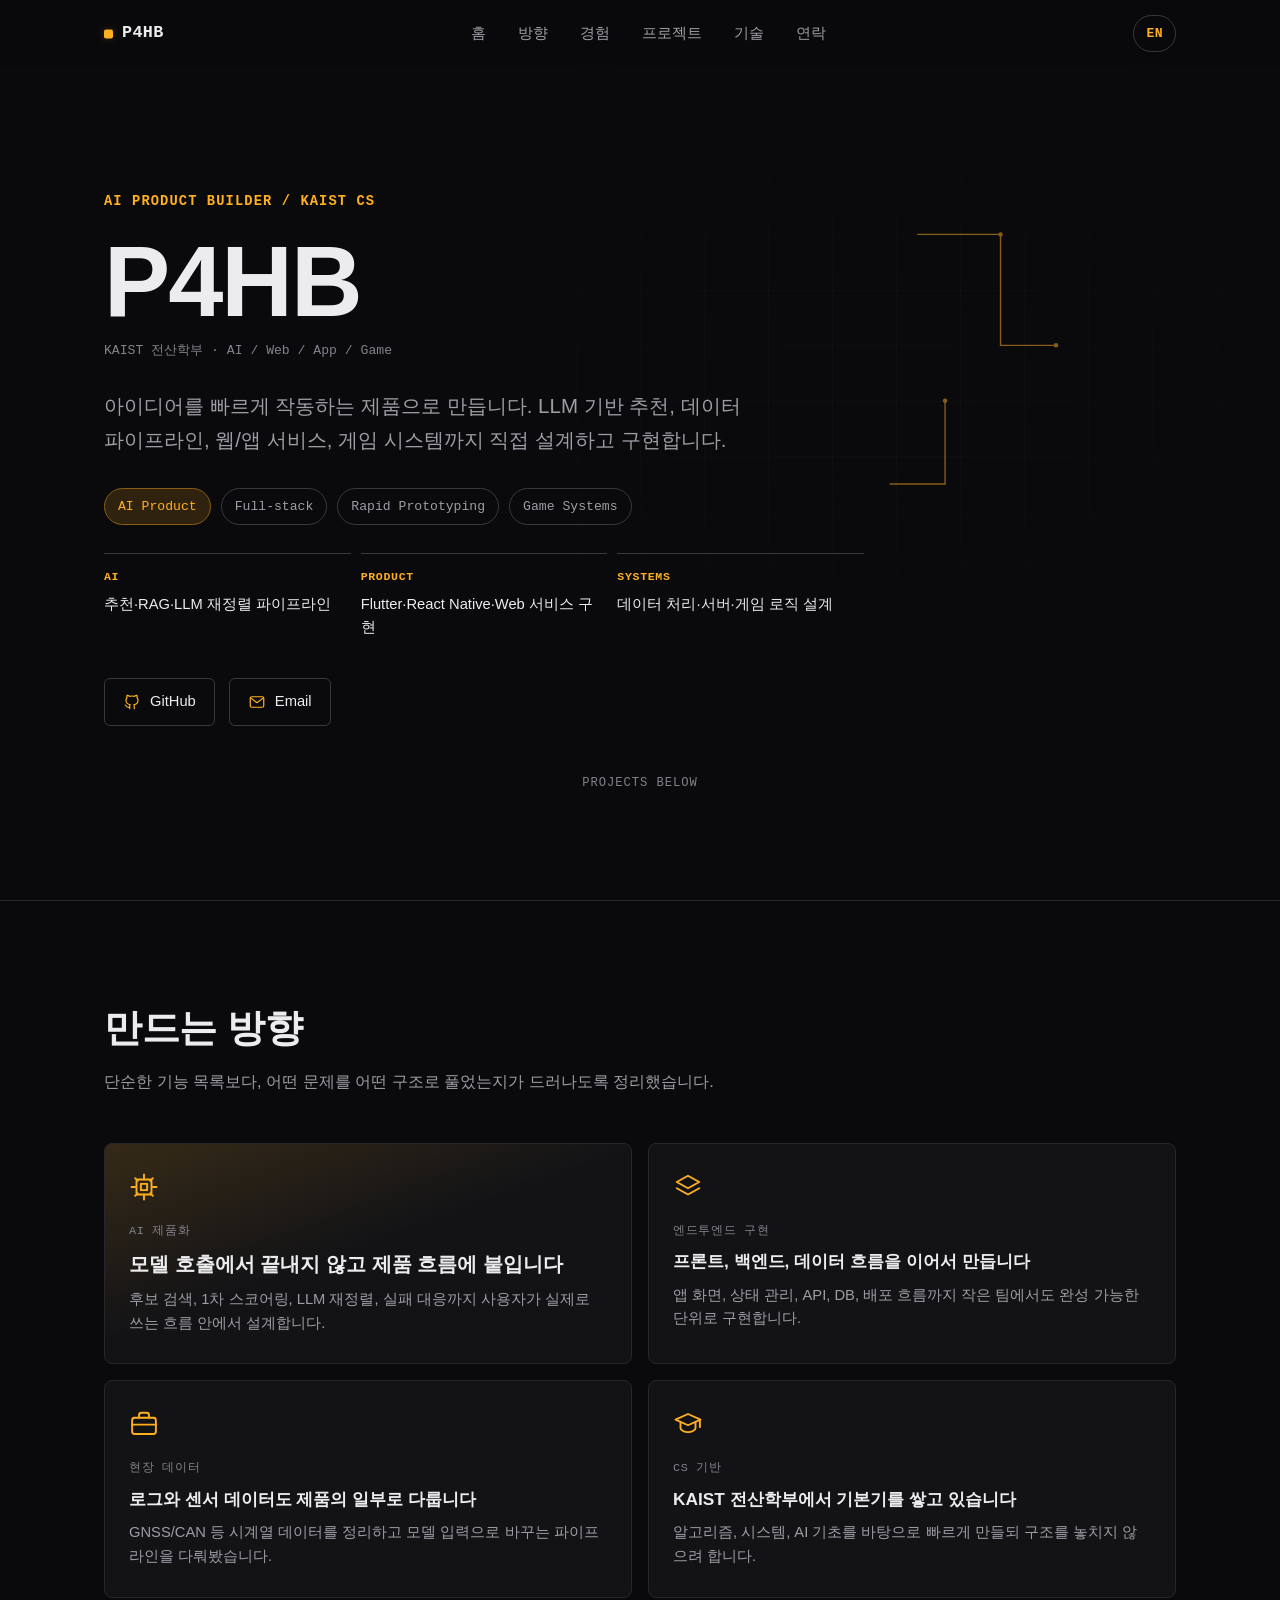
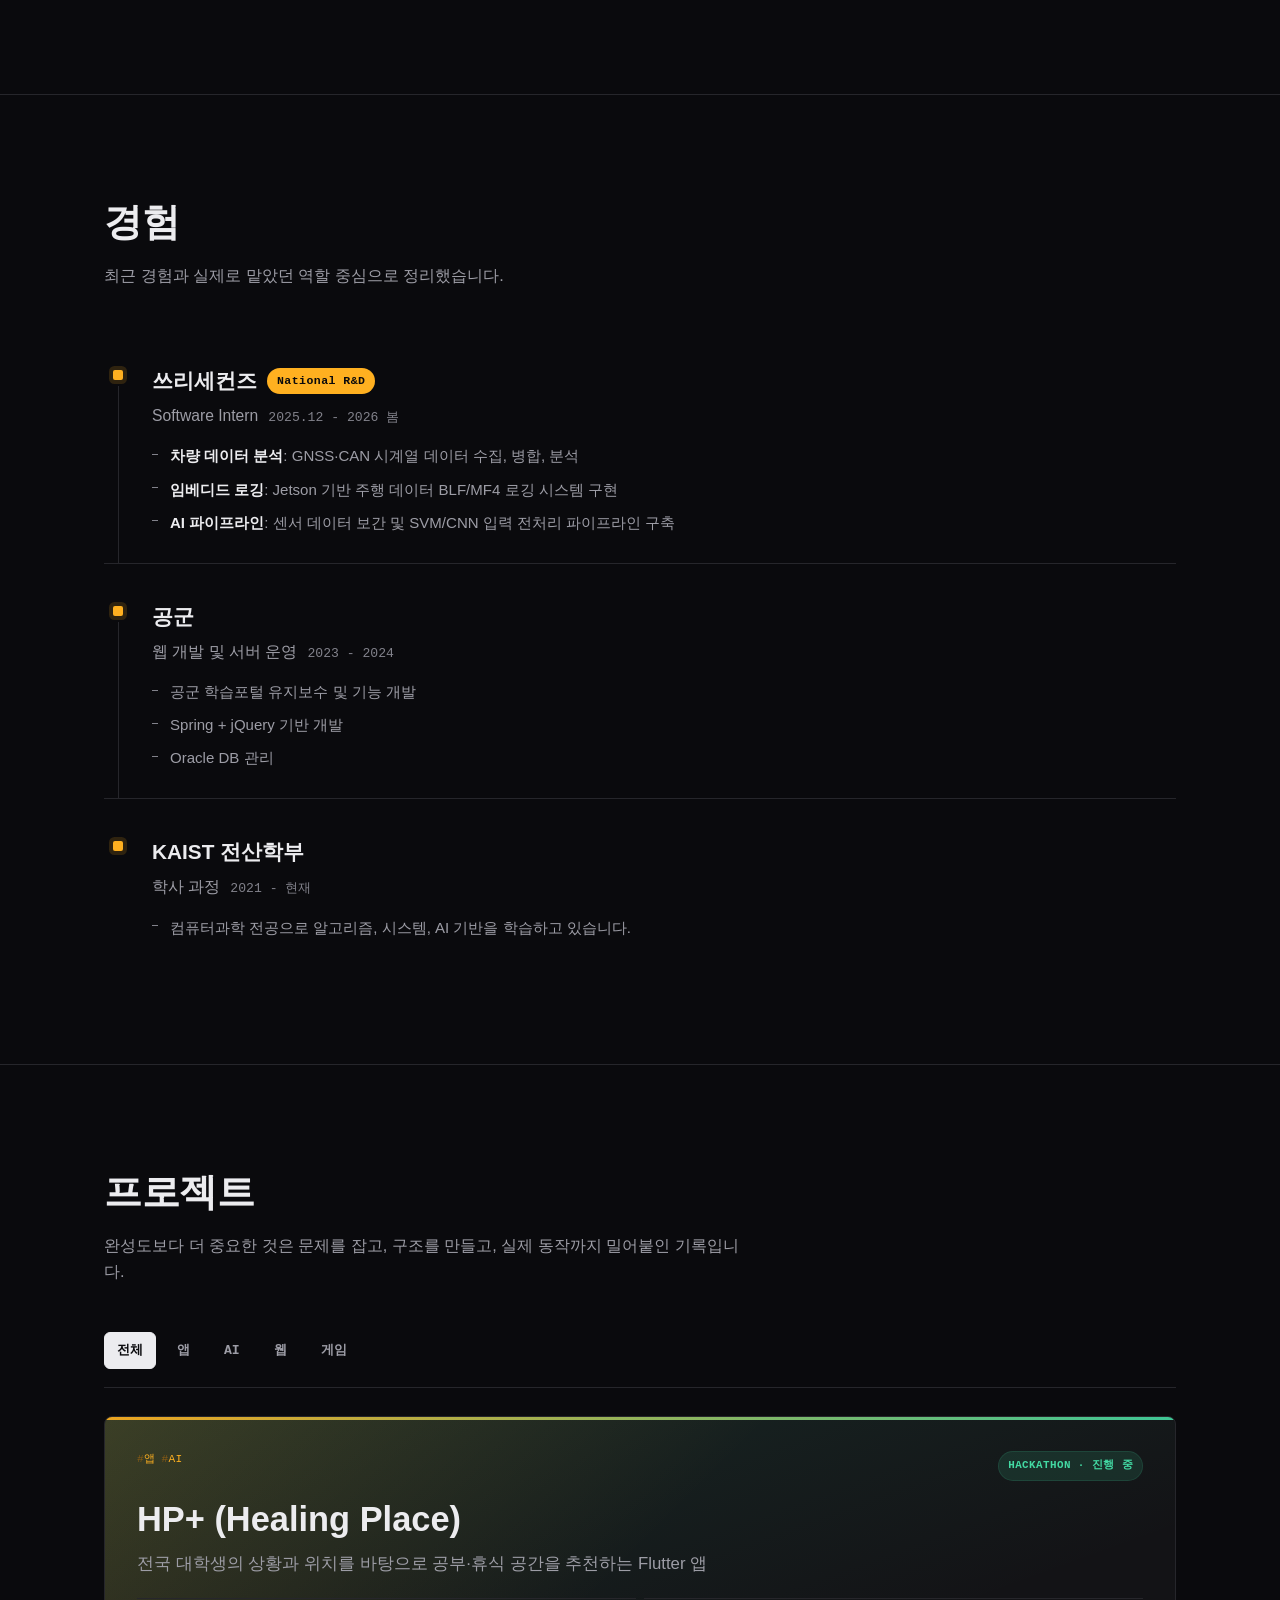
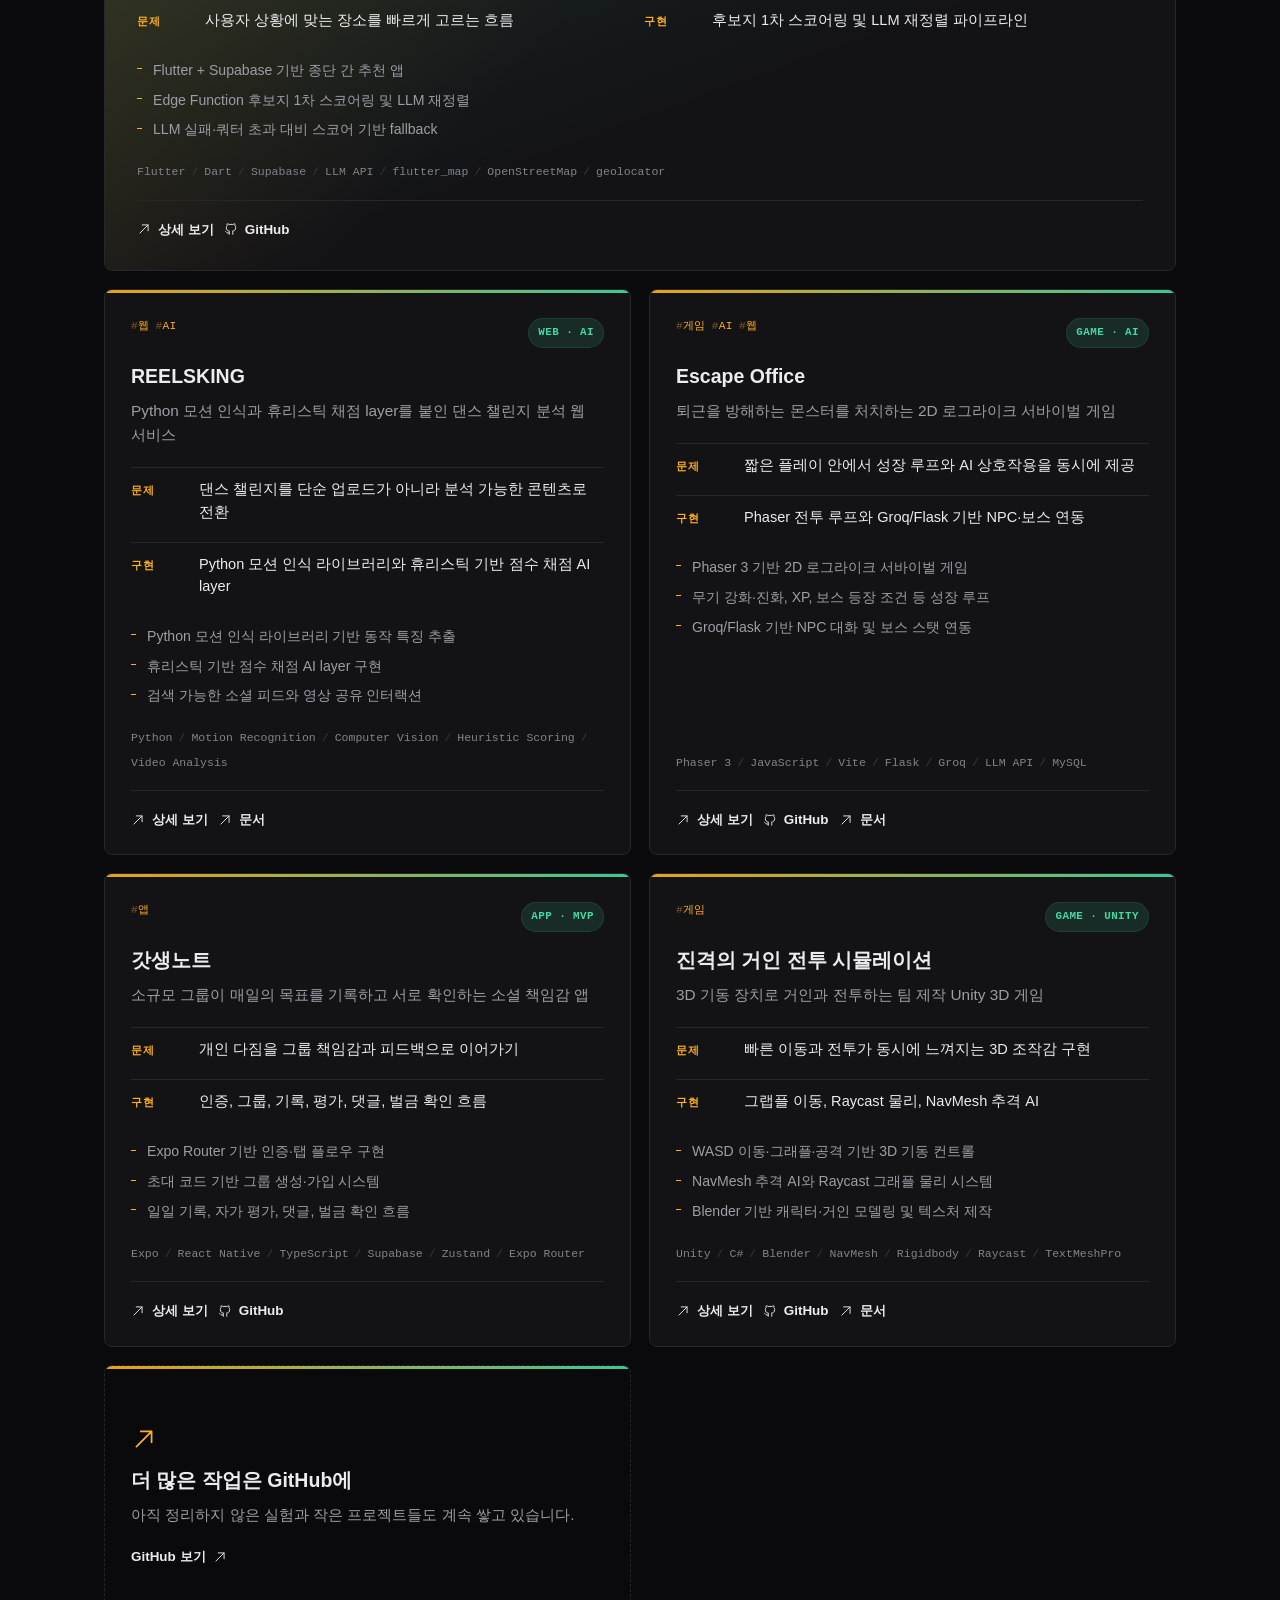
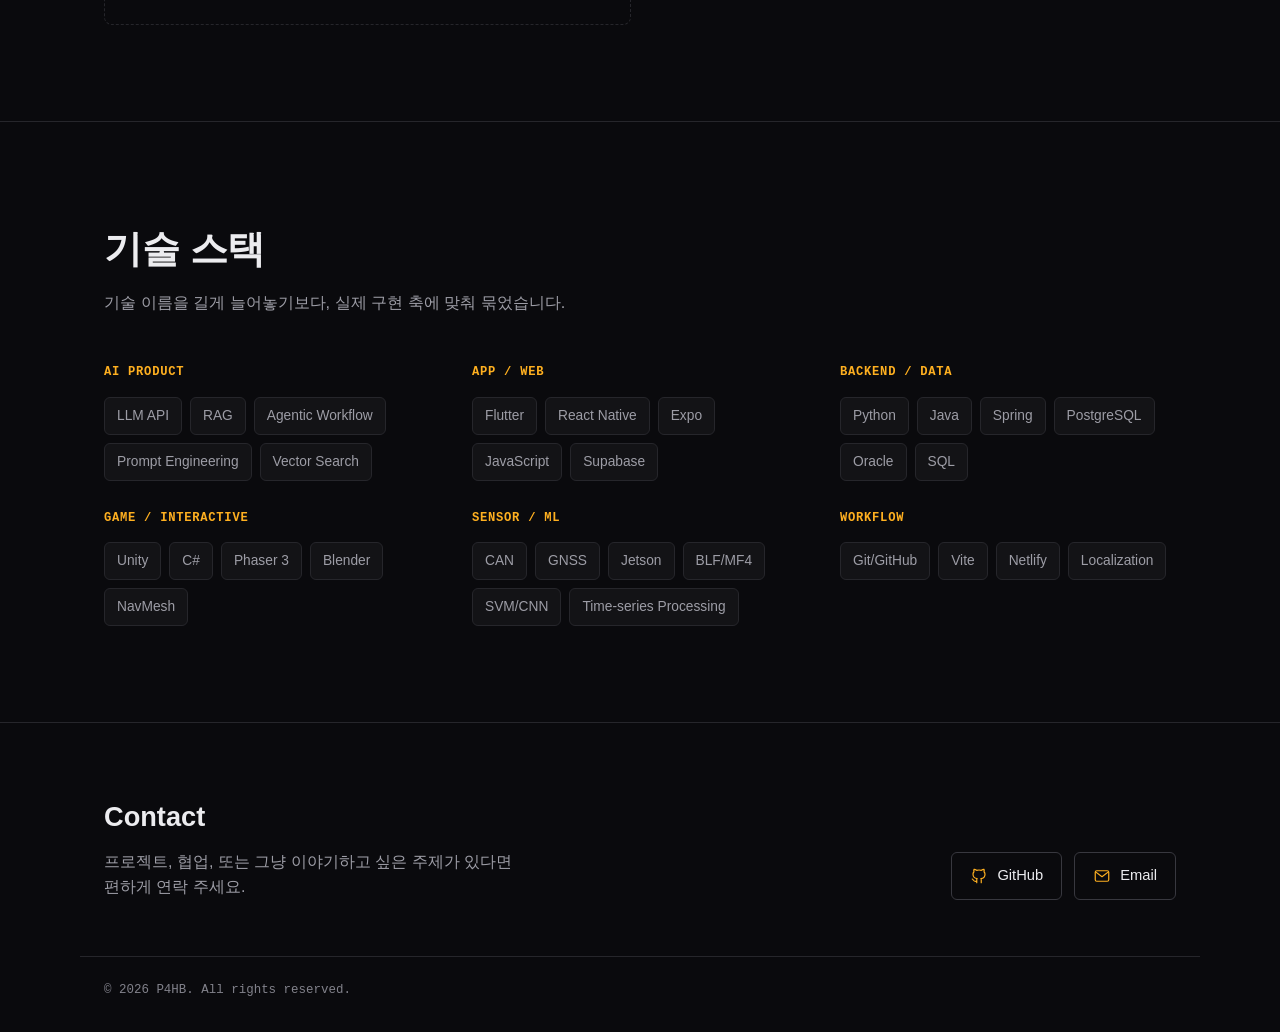
==== commit ec170fed: "Clarify REELSKING AI scoring layer" ====
--- a/index.html
+++ b/index.html
@@ -10,7 +10,7 @@
     rel="icon"
     href="data:image/svg+xml,%3Csvg xmlns='http://www.w3.org/2000/svg' viewBox='0 0 100 100'%3E%3Crect width='100' height='100' rx='20' fill='%230a0a0d'/%3E%3Ctext x='50' y='64' font-family='monospace' font-weight='bold' font-size='42' fill='%23ffb020' text-anchor='middle'%3E%3E_%3C/text%3E%3C/svg%3E"
   />
-  <link rel="stylesheet" href="css/style.css?v=20260708-hpwide1" />
+  <link rel="stylesheet" href="css/style.css?v=20260708-reelsai1" />
 </head>
 <body>
   <a class="skip-link" href="#main" data-skip-link>Skip to content</a>
@@ -158,8 +158,8 @@
     <p class="footer-copyright mono" data-footer-copyright></p>
   </footer>
 
-  <script src="js/i18n.js?v=20260708-hpwide1"></script>
-  <script src="js/projects.js?v=20260708-hpwide1"></script>
-  <script src="js/main.js?v=20260708-hpwide1"></script>
+  <script src="js/i18n.js?v=20260708-reelsai1"></script>
+  <script src="js/projects.js?v=20260708-reelsai1"></script>
+  <script src="js/main.js?v=20260708-reelsai1"></script>
 </body>
 </html>
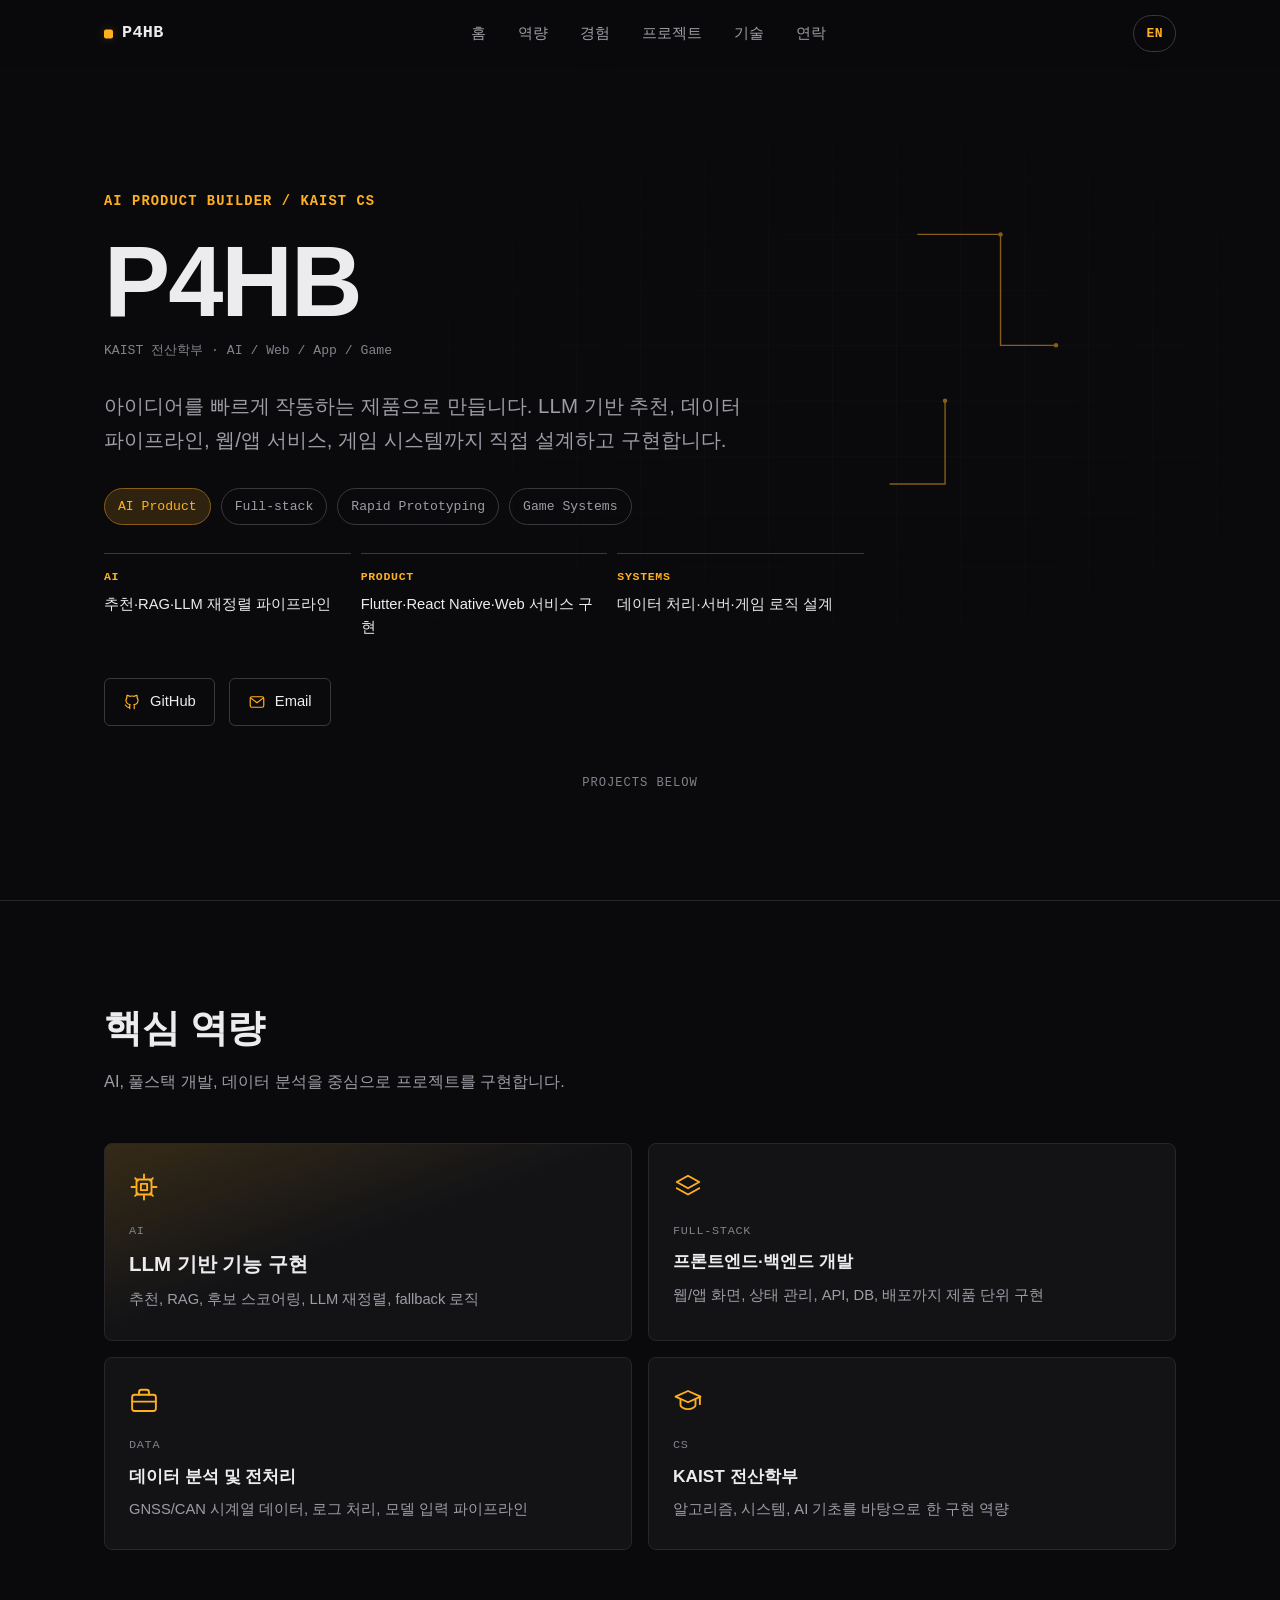
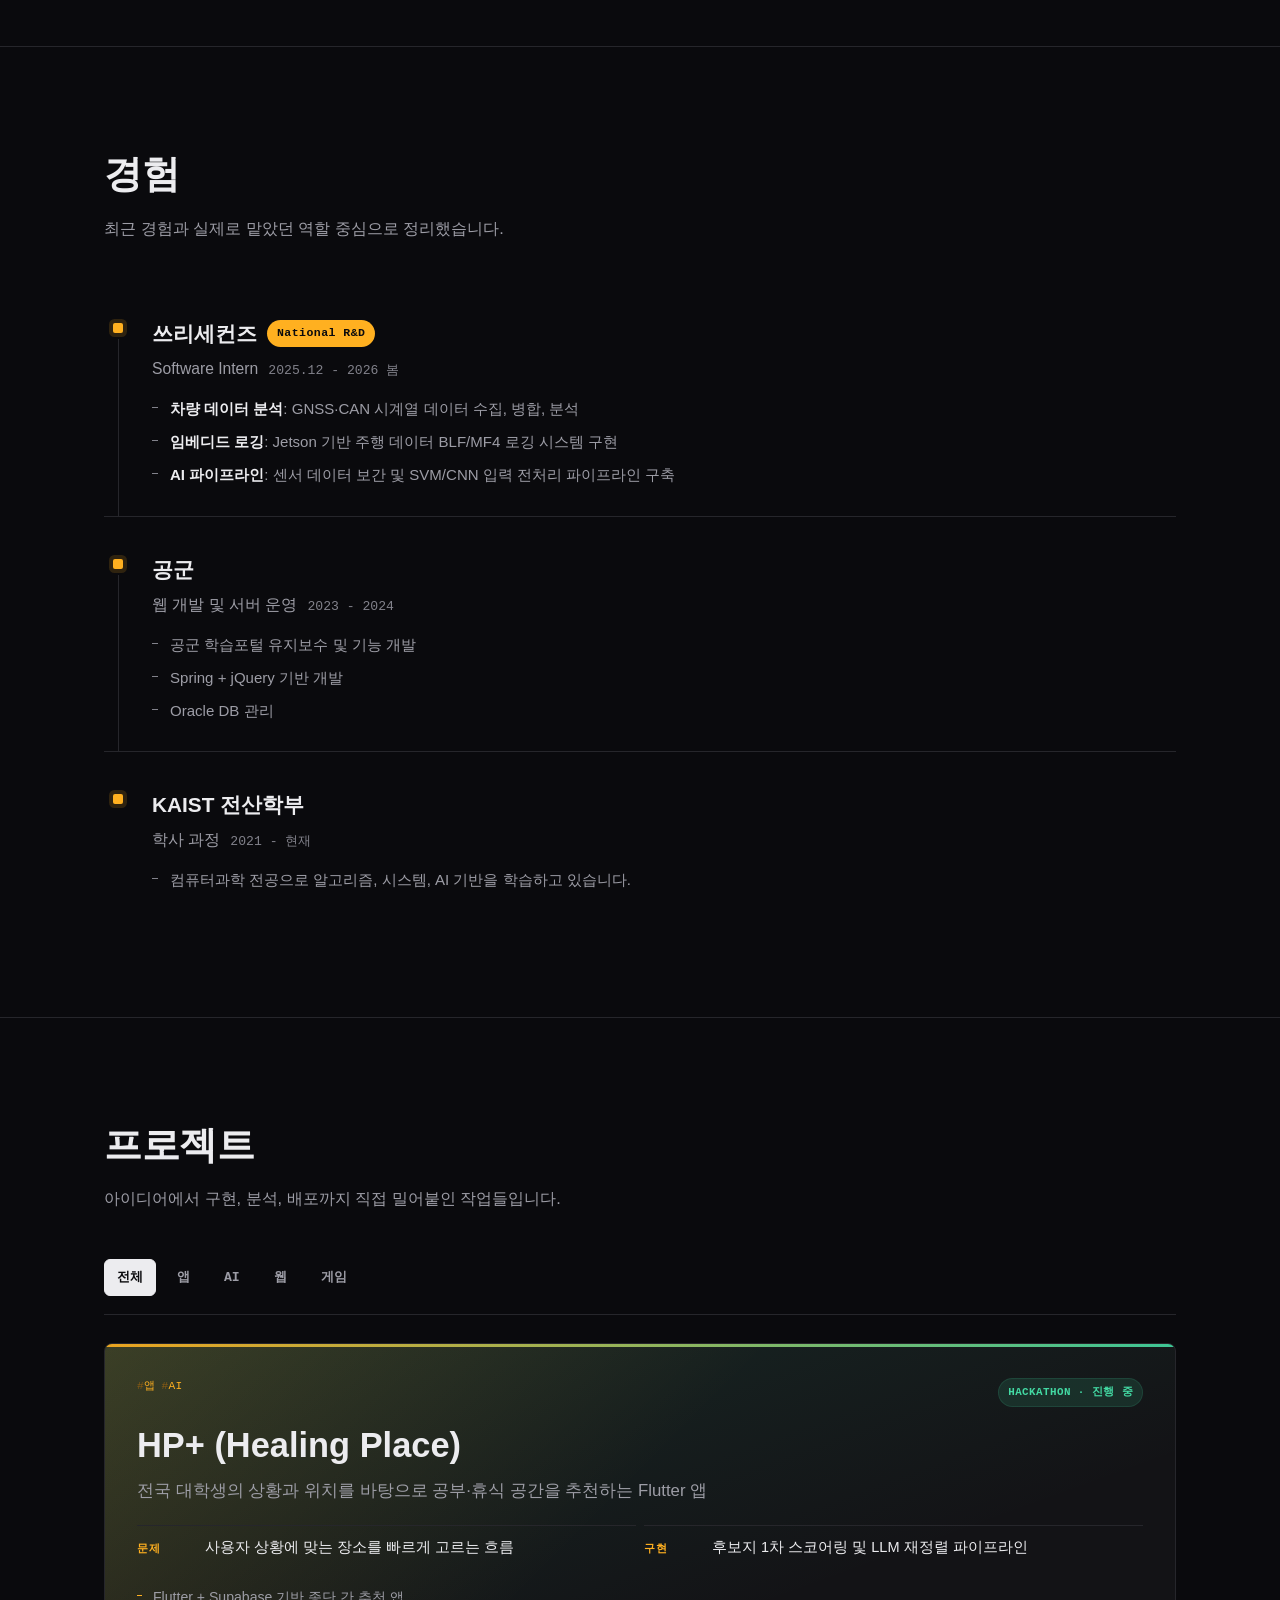
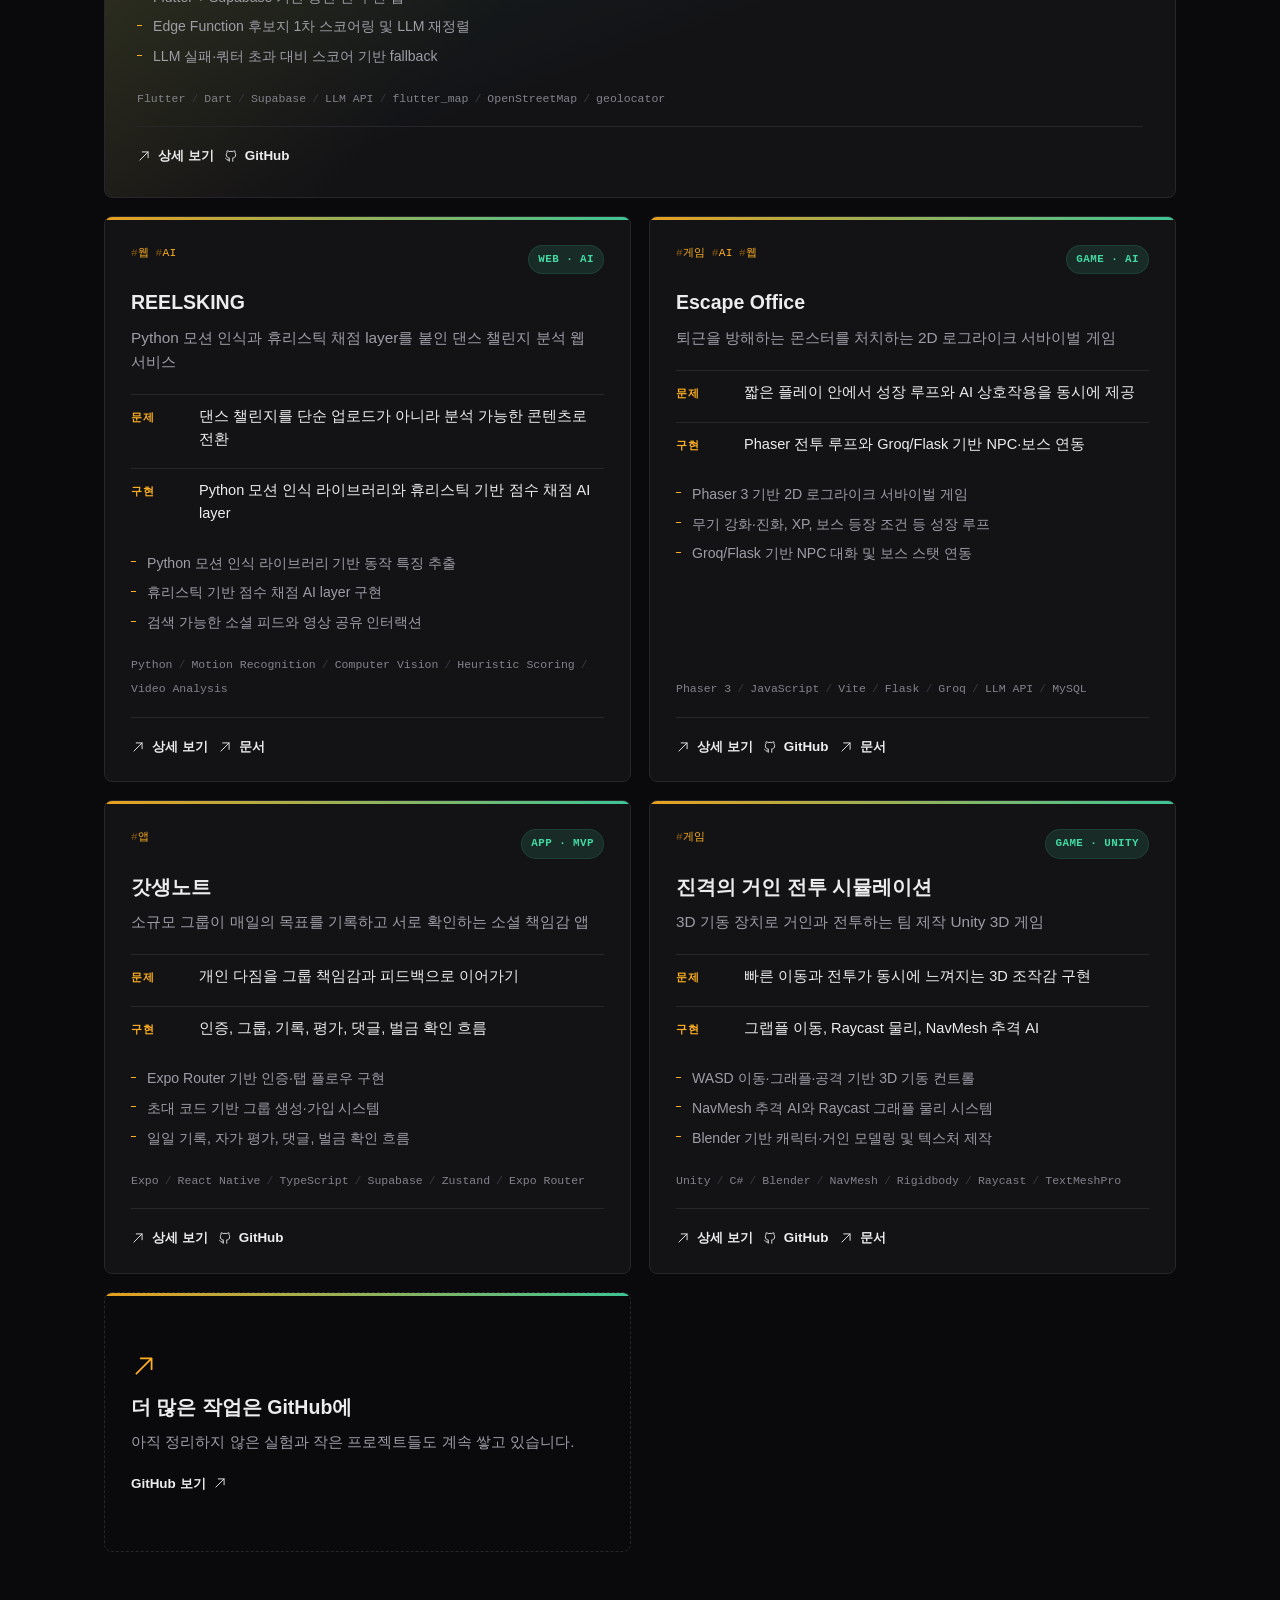
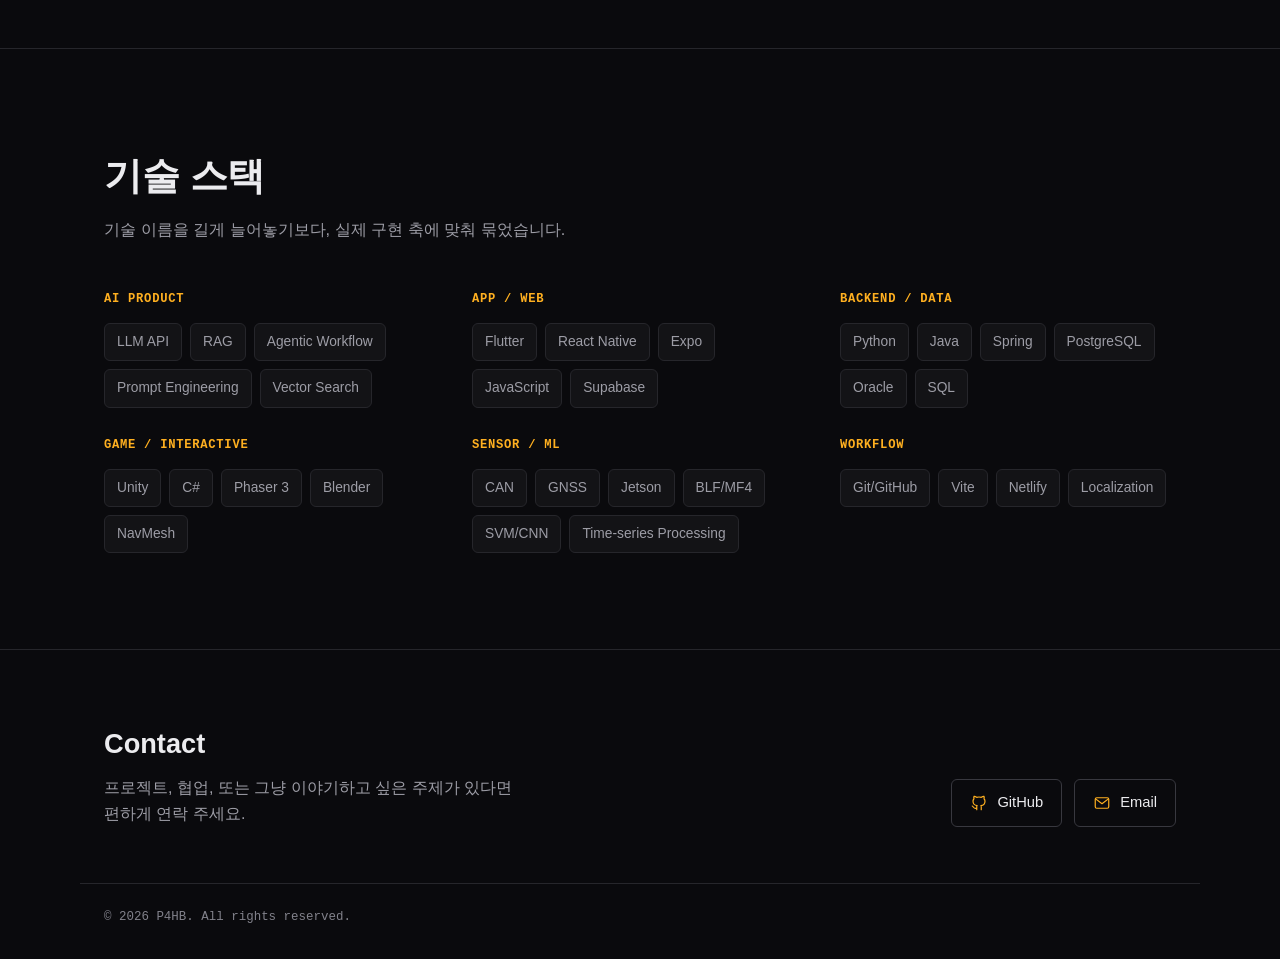
==== commit 34b522a0: "Simplify strengths section copy" ====
--- a/index.html
+++ b/index.html
@@ -10,7 +10,7 @@
     rel="icon"
     href="data:image/svg+xml,%3Csvg xmlns='http://www.w3.org/2000/svg' viewBox='0 0 100 100'%3E%3Crect width='100' height='100' rx='20' fill='%230a0a0d'/%3E%3Ctext x='50' y='64' font-family='monospace' font-weight='bold' font-size='42' fill='%23ffb020' text-anchor='middle'%3E%3E_%3C/text%3E%3C/svg%3E"
   />
-  <link rel="stylesheet" href="css/style.css?v=20260708-reelsai1" />
+  <link rel="stylesheet" href="css/style.css?v=20260708-strengths1" />
 </head>
 <body>
   <a class="skip-link" href="#main" data-skip-link>Skip to content</a>
@@ -158,8 +158,8 @@
     <p class="footer-copyright mono" data-footer-copyright></p>
   </footer>
 
-  <script src="js/i18n.js?v=20260708-reelsai1"></script>
-  <script src="js/projects.js?v=20260708-reelsai1"></script>
-  <script src="js/main.js?v=20260708-reelsai1"></script>
+  <script src="js/i18n.js?v=20260708-strengths1"></script>
+  <script src="js/projects.js?v=20260708-strengths1"></script>
+  <script src="js/main.js?v=20260708-strengths1"></script>
 </body>
 </html>
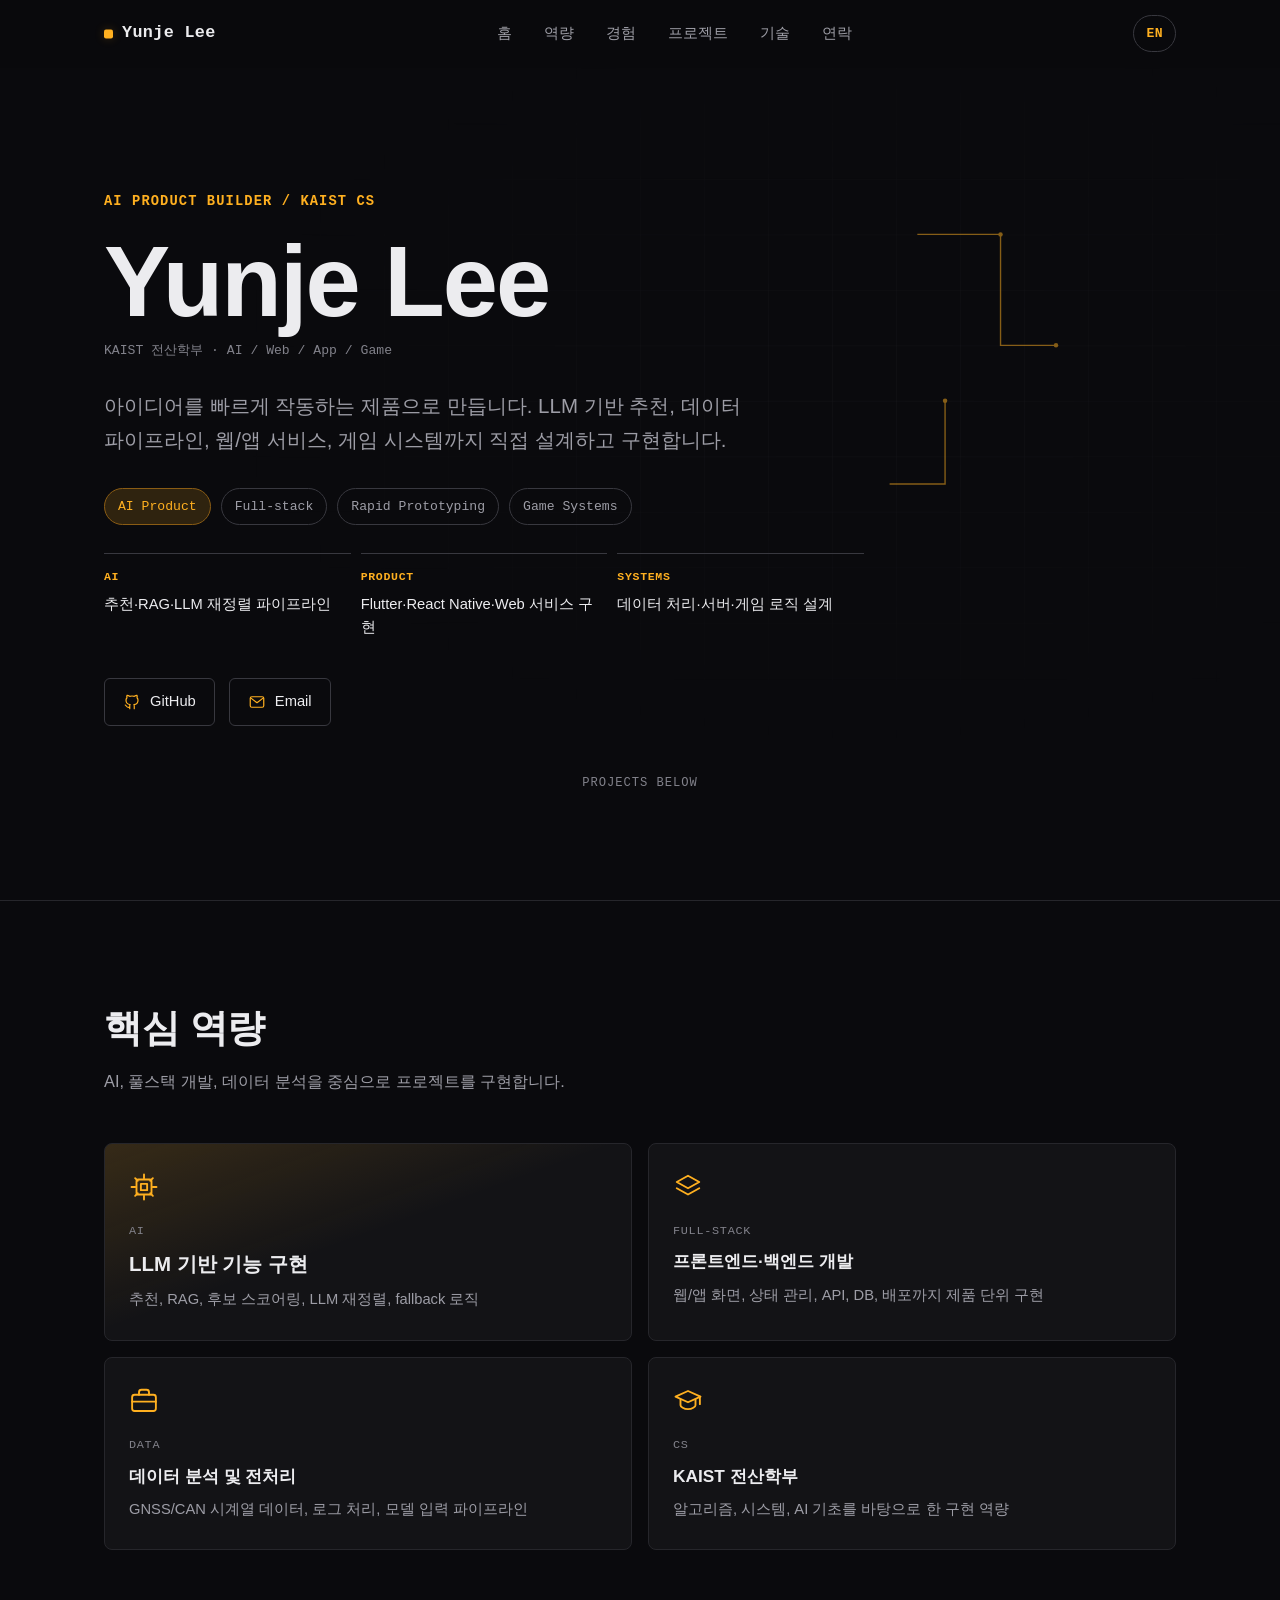
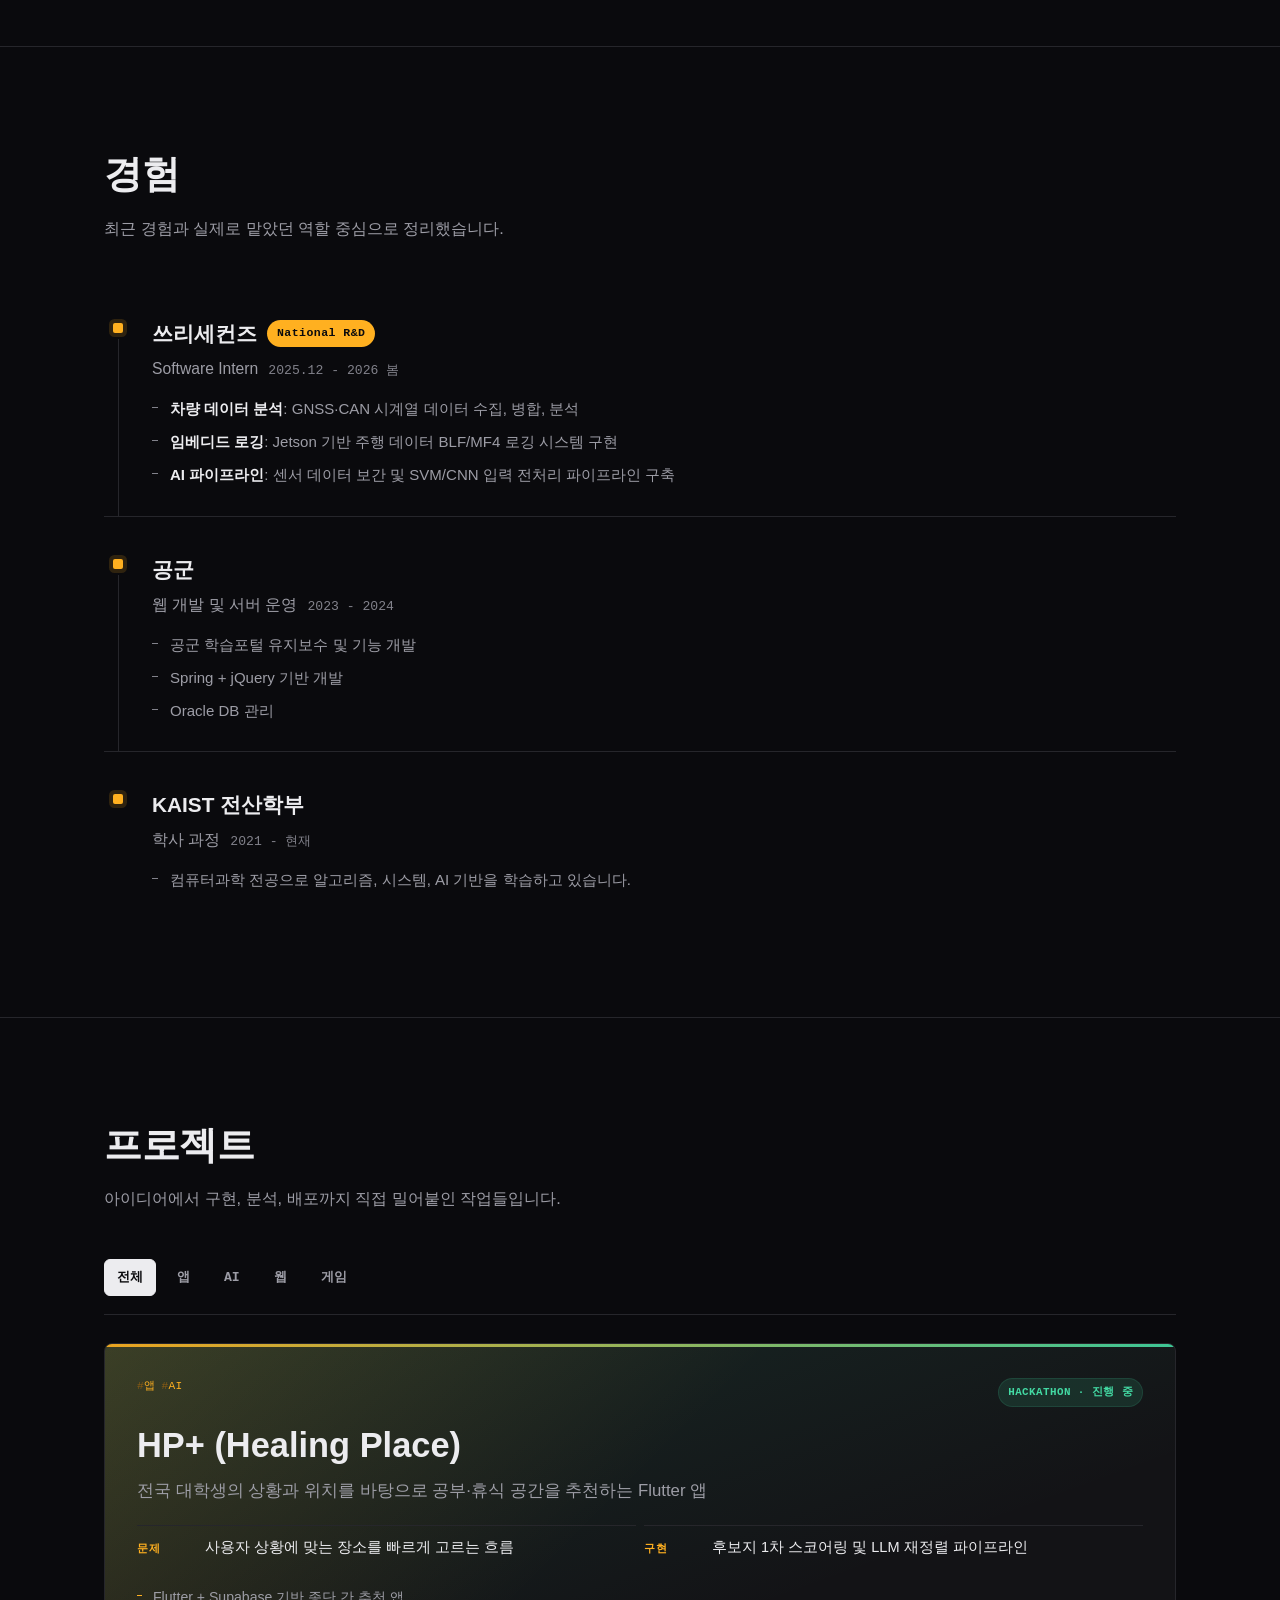
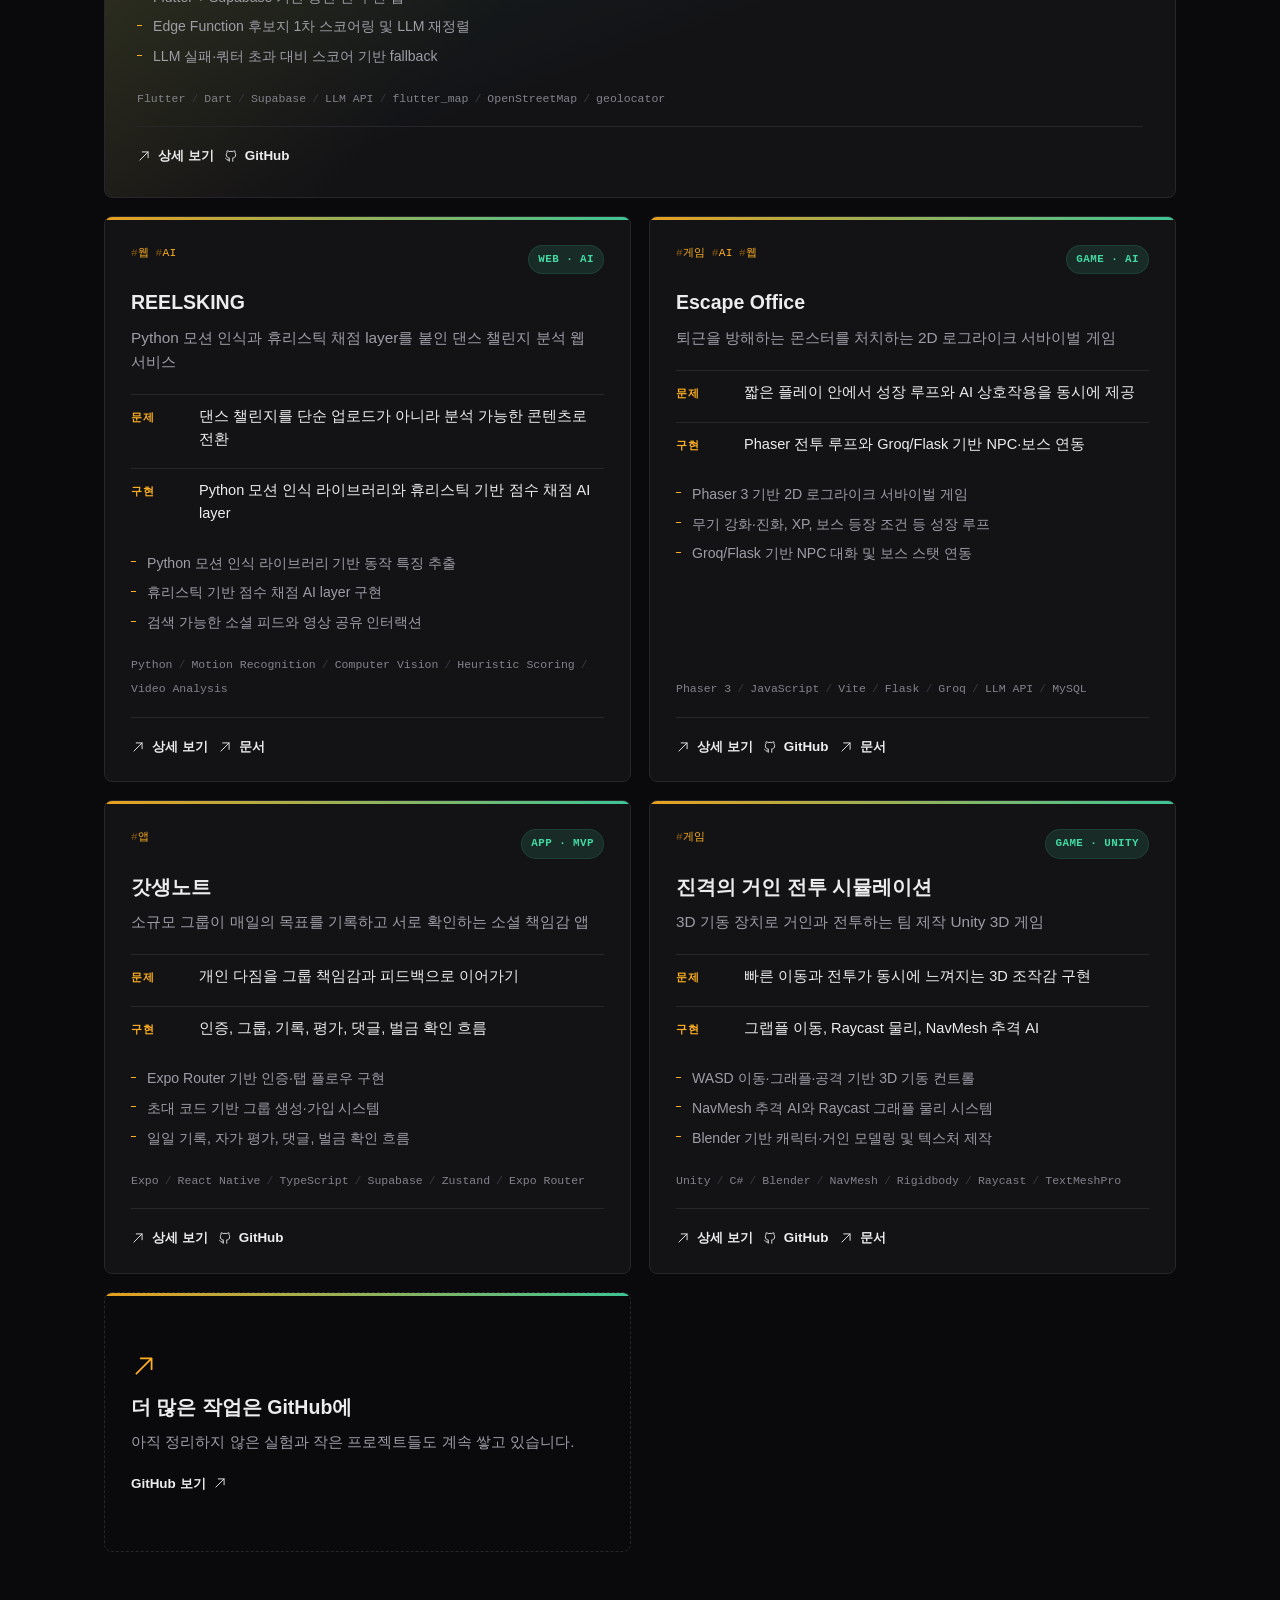
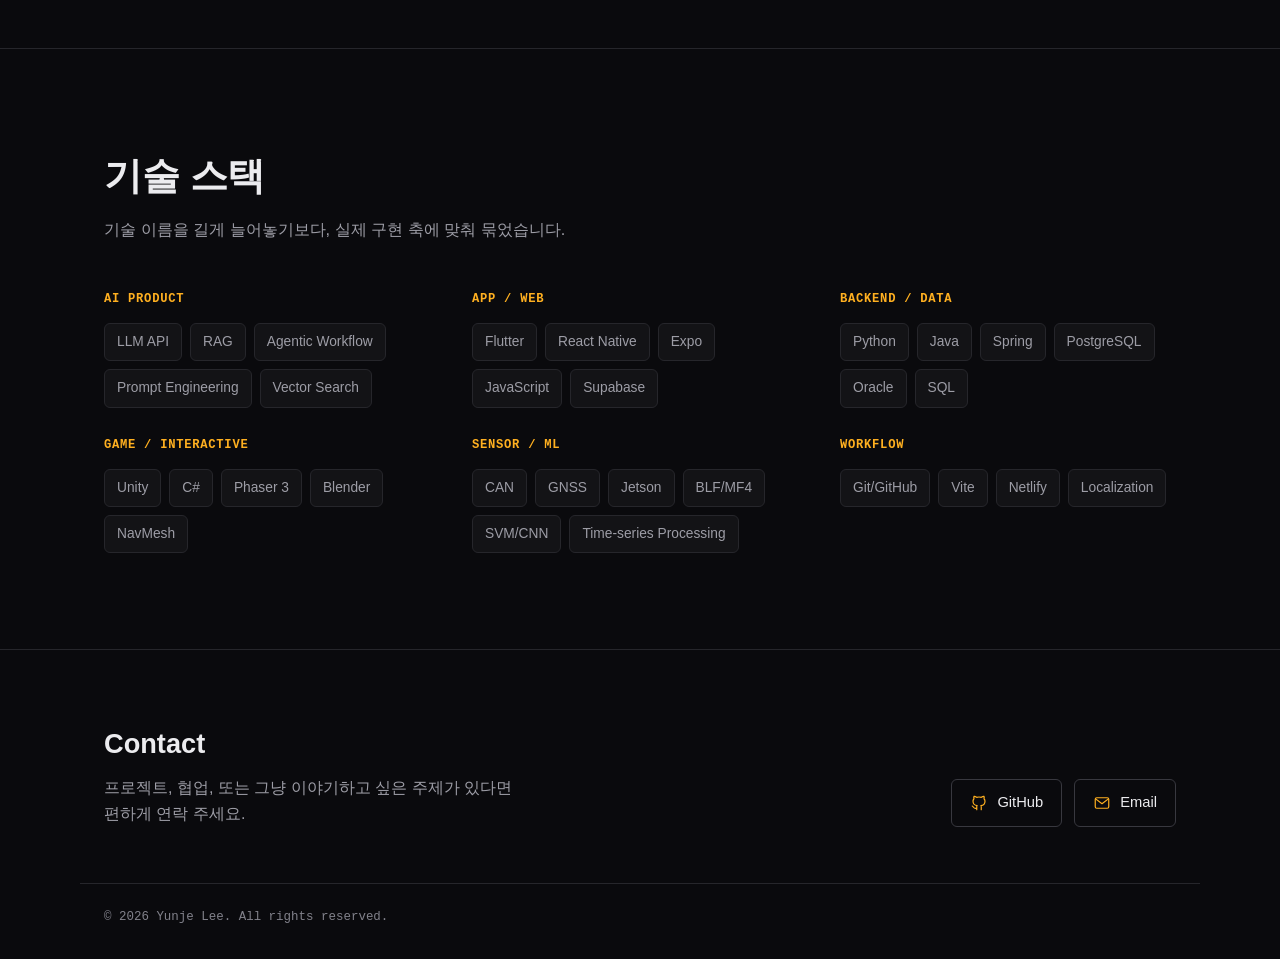
==== commit c19ff855: "Rename portfolio brand to Yunje Lee" ====
--- a/index.html
+++ b/index.html
@@ -3,14 +3,14 @@
 <head>
   <meta charset="UTF-8" />
   <meta name="viewport" content="width=device-width, initial-scale=1" />
-  <title>P4HB</title>
-  <meta name="description" content="P4HB portfolio" />
+  <title>Yunje Lee</title>
+  <meta name="description" content="Yunje Lee portfolio" />
   <meta name="color-scheme" content="dark" />
   <link
     rel="icon"
     href="data:image/svg+xml,%3Csvg xmlns='http://www.w3.org/2000/svg' viewBox='0 0 100 100'%3E%3Crect width='100' height='100' rx='20' fill='%230a0a0d'/%3E%3Ctext x='50' y='64' font-family='monospace' font-weight='bold' font-size='42' fill='%23ffb020' text-anchor='middle'%3E%3E_%3C/text%3E%3C/svg%3E"
   />
-  <link rel="stylesheet" href="css/style.css?v=20260708-strengths1" />
+  <link rel="stylesheet" href="css/style.css?v=20260708-name1" />
 </head>
 <body>
   <a class="skip-link" href="#main" data-skip-link>Skip to content</a>
@@ -18,7 +18,7 @@
   <!-- ===================== Header / Nav ===================== -->
   <header class="site-header">
     <div class="nav-inner">
-      <a class="brand" href="#home" data-brand>P4HB</a>
+      <a class="brand" href="#home" data-brand>Yunje Lee</a>
 
       <nav class="nav-desktop" aria-label="Primary">
         <ul data-nav-links></ul>
@@ -68,7 +68,7 @@
       <div class="hero-inner">
         <div class="hero-copy">
           <p class="eyebrow mono" data-hero-eyebrow></p>
-          <h1 class="hero-name" data-hero-name>P4HB</h1>
+          <h1 class="hero-name" data-hero-name>Yunje Lee</h1>
           <p class="hero-name-note mono" data-hero-name-note></p>
           <p class="hero-tagline" data-hero-tagline></p>
 
@@ -158,8 +158,8 @@
     <p class="footer-copyright mono" data-footer-copyright></p>
   </footer>
 
-  <script src="js/i18n.js?v=20260708-strengths1"></script>
-  <script src="js/projects.js?v=20260708-strengths1"></script>
-  <script src="js/main.js?v=20260708-strengths1"></script>
+  <script src="js/i18n.js?v=20260708-name1"></script>
+  <script src="js/projects.js?v=20260708-name1"></script>
+  <script src="js/main.js?v=20260708-name1"></script>
 </body>
 </html>
--- a/css/style.css
+++ b/css/style.css
@@ -1,5 +1,5 @@
 /* ==========================================================================
-   P4HB — Portfolio
+   Yunje Lee — Portfolio
    Dark, tech-minimal. One accent color (amber) used sparingly.
 
    Why amber (#ffb020)? It reads as an instrumentation color — the amber of
